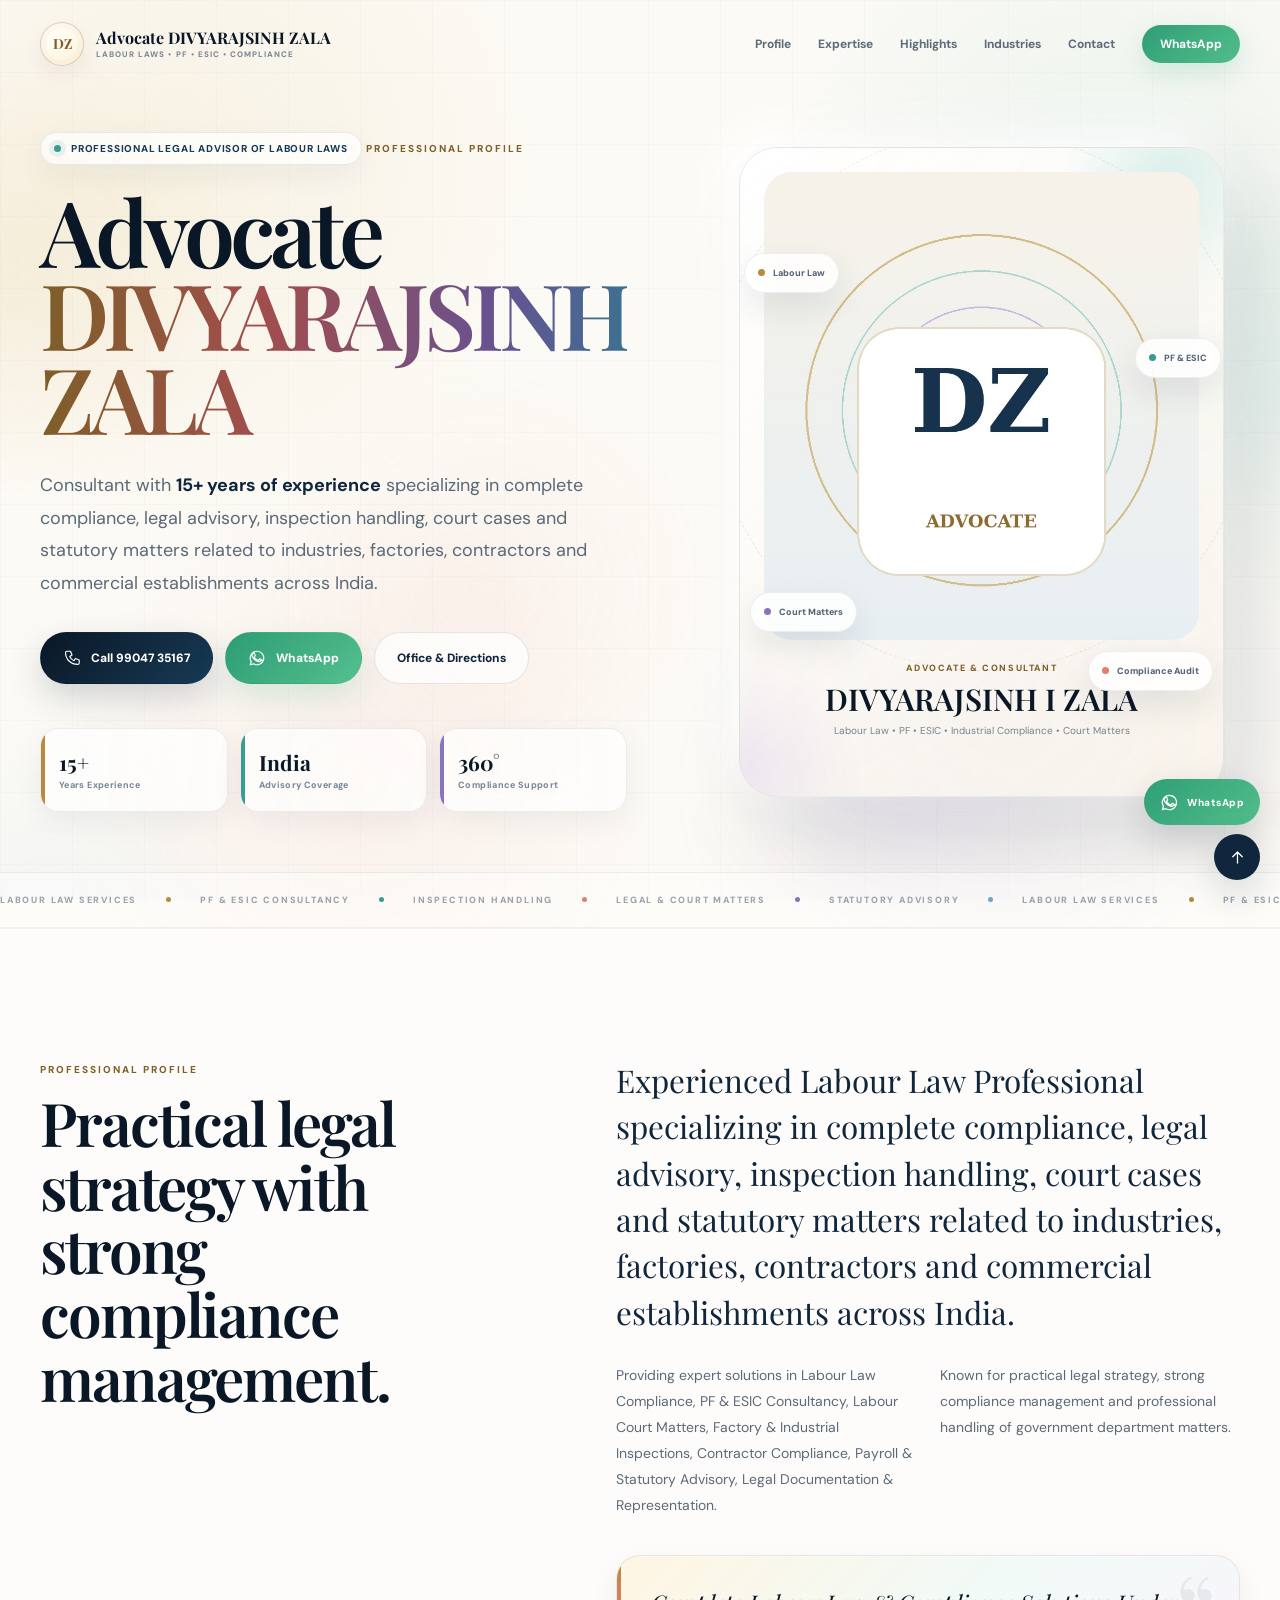
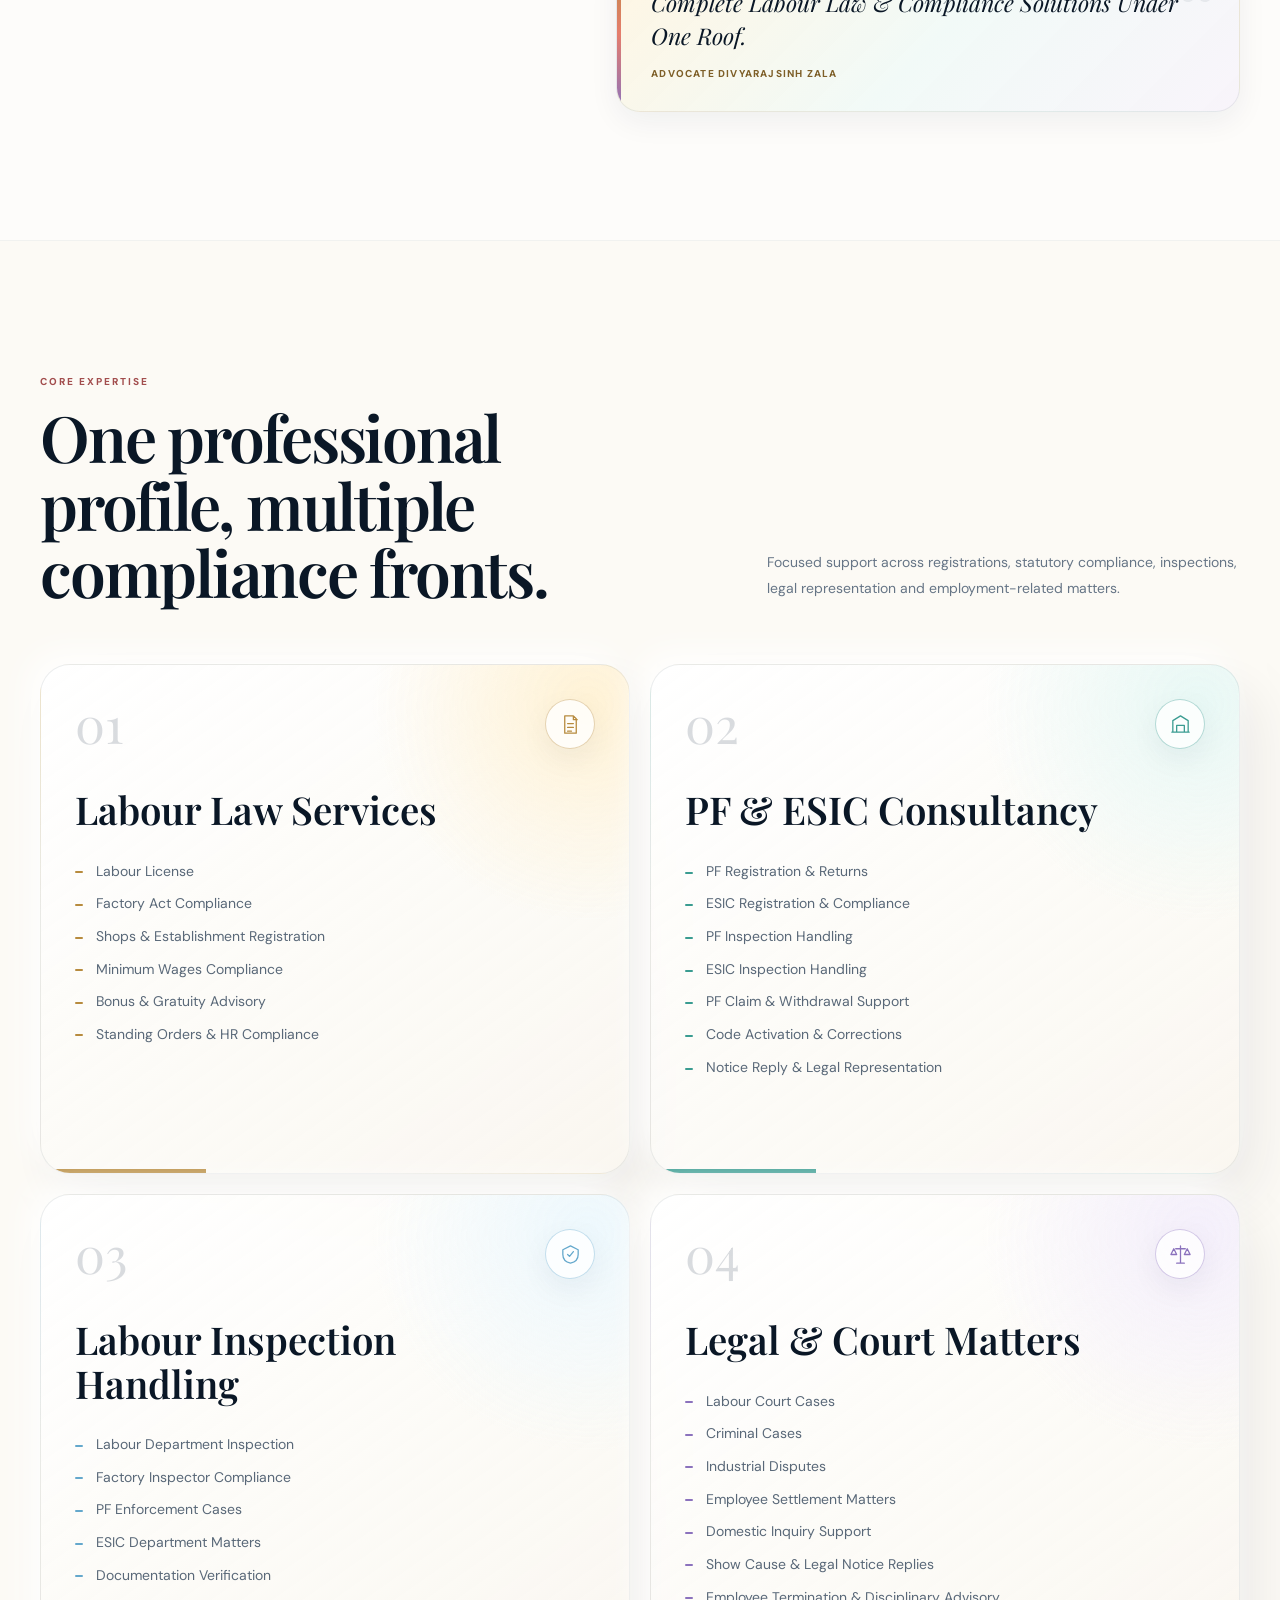
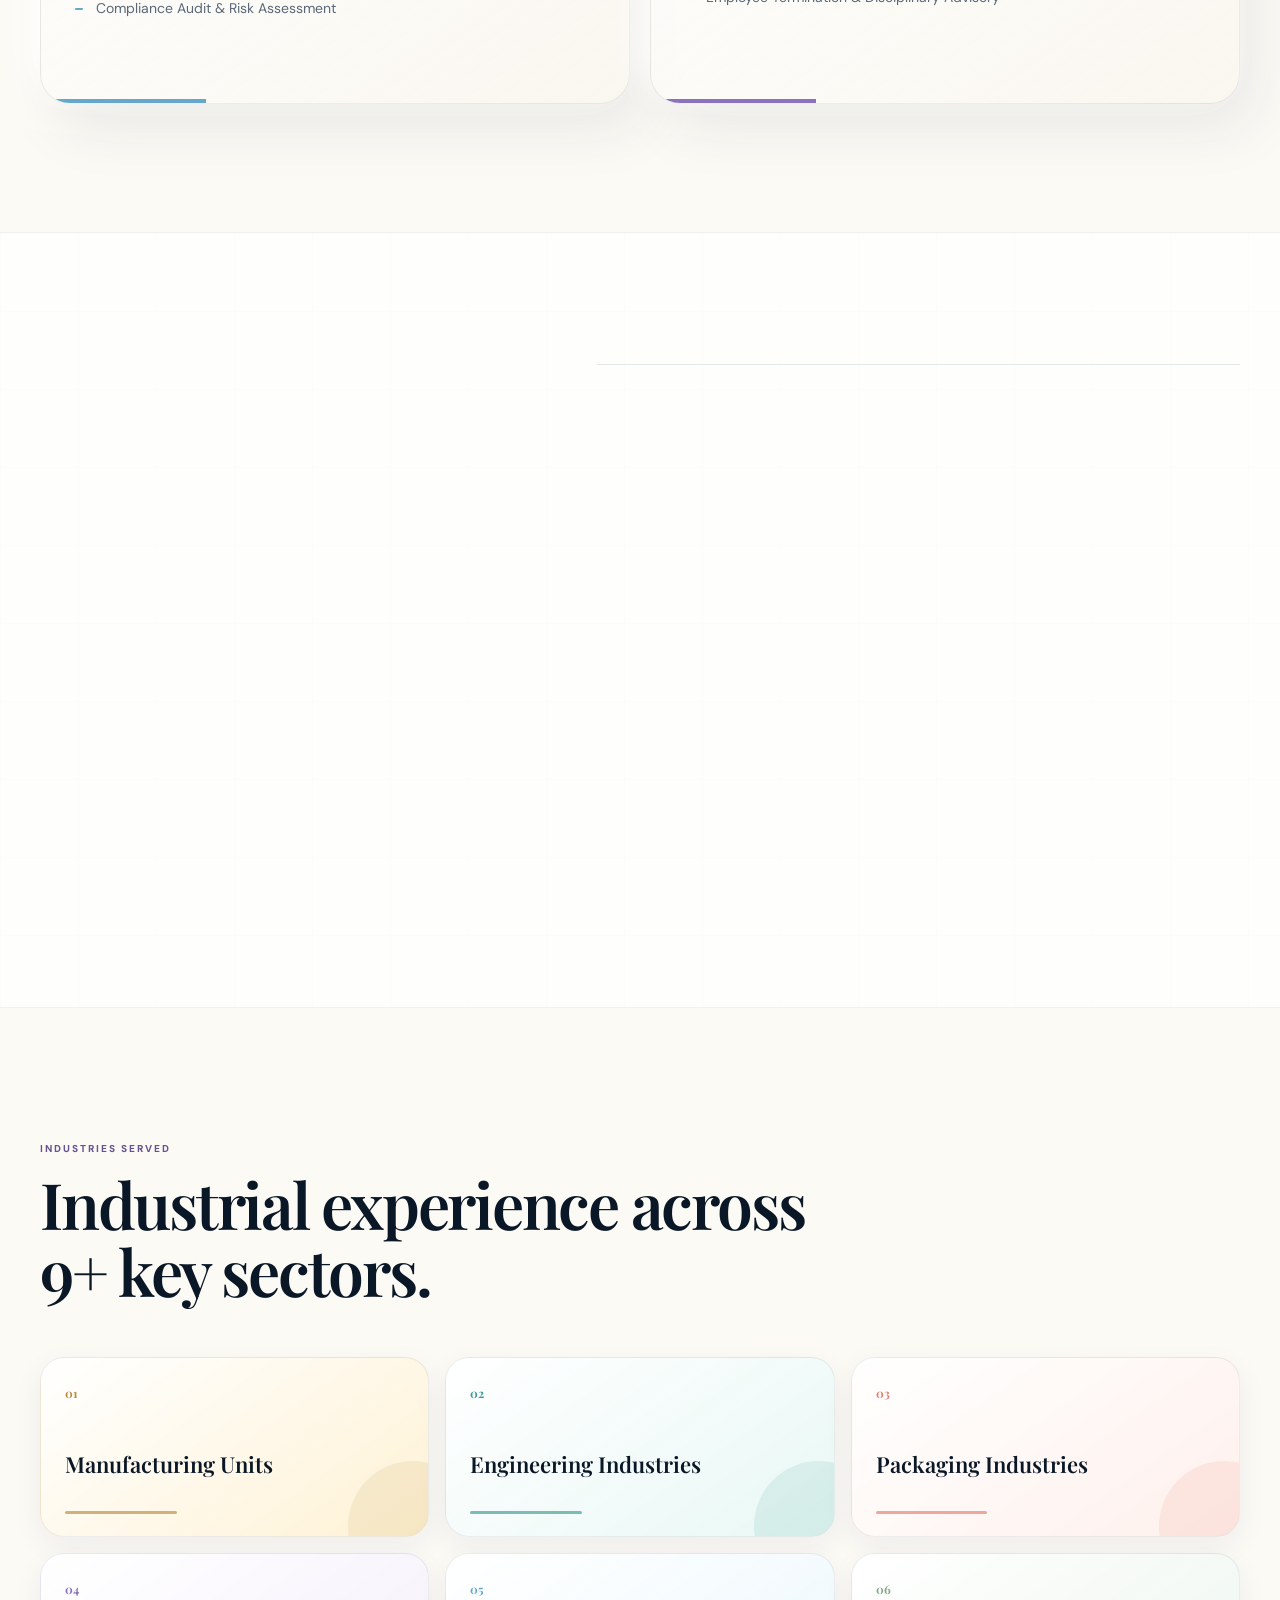
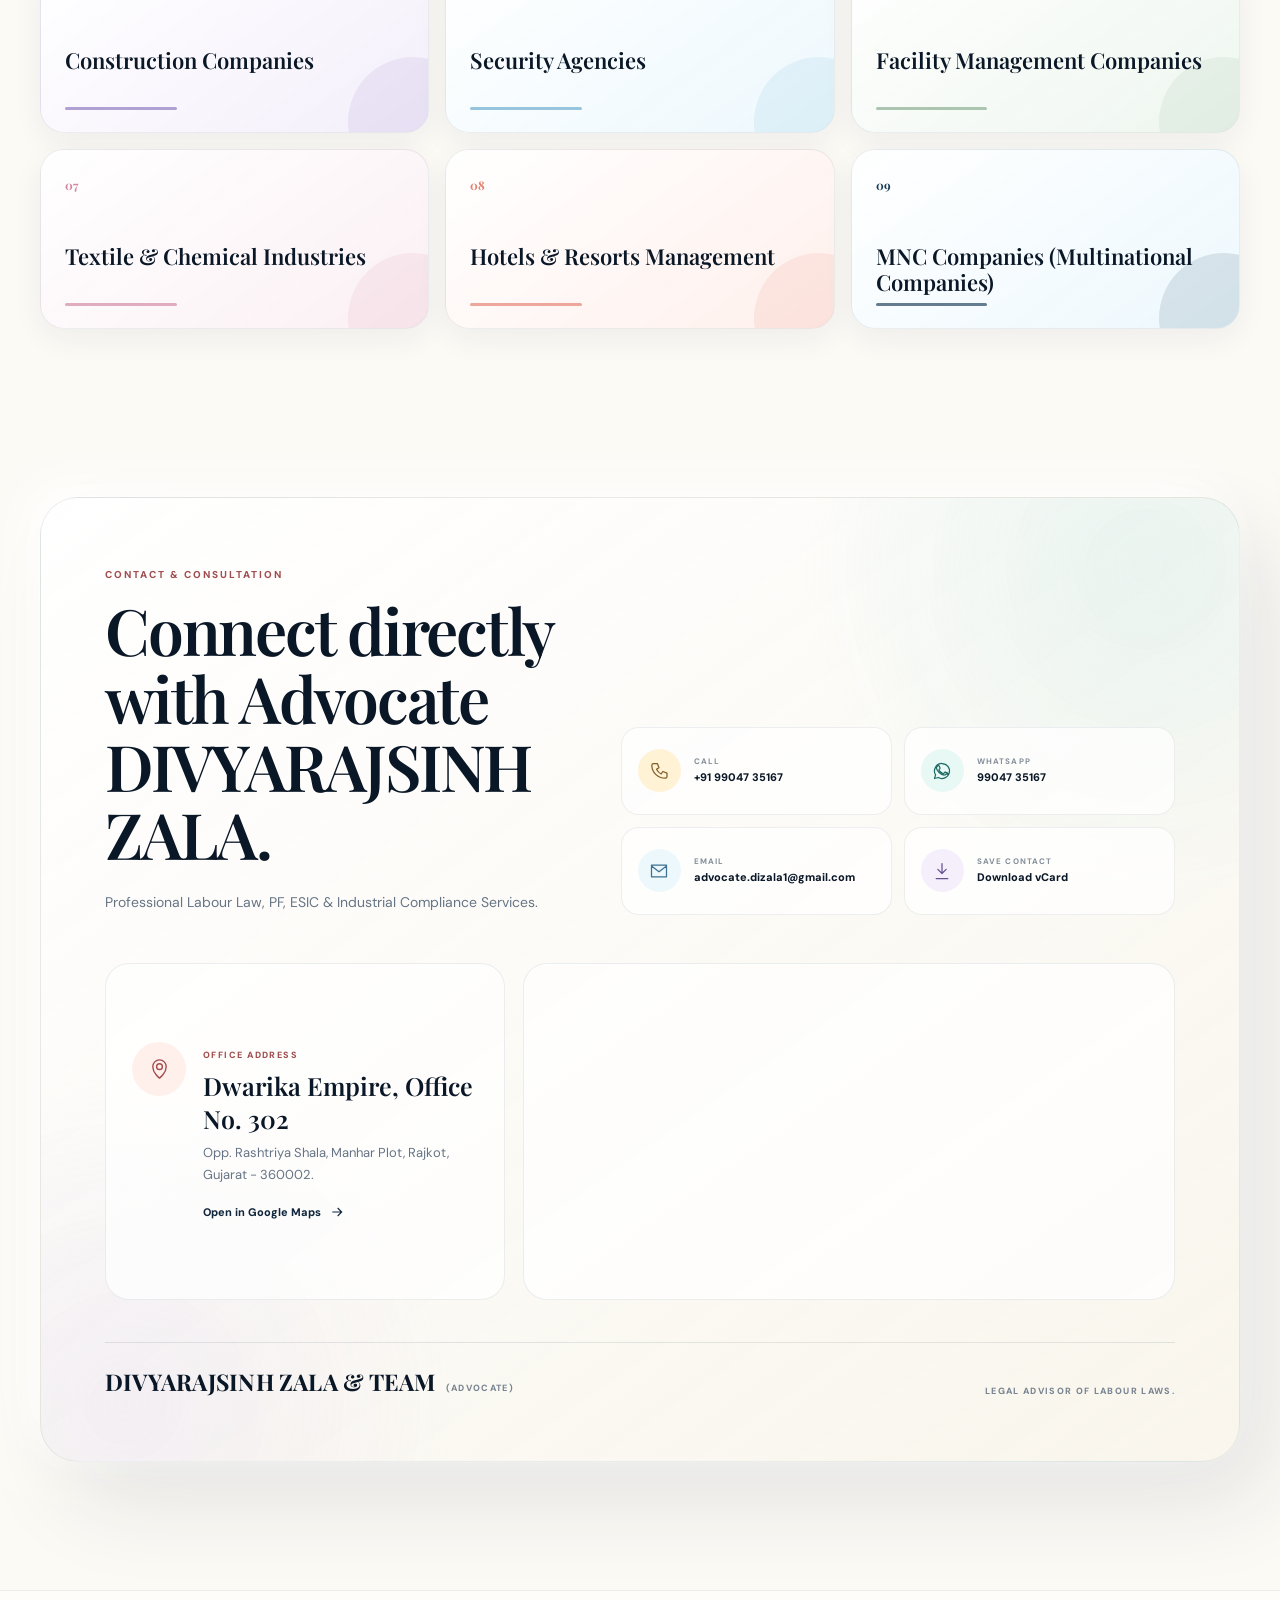
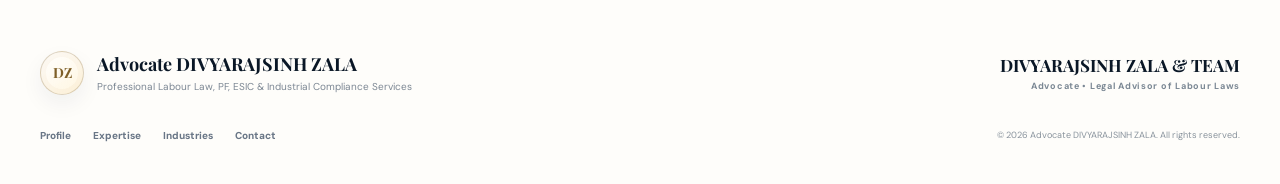
==== index.html @ abbe0dec "Add files via upload" ====
<!DOCTYPE html>
<html lang="en">
<head>
  <meta charset="UTF-8">
  <meta name="viewport" content="width=device-width, initial-scale=1.0">
  <meta name="description" content="Advocate DIVYARAJSINH ZALA - Labour Law, PF, ESIC and Industrial Compliance Consultant with 15+ years of experience.">
  <meta name="theme-color" content="#fcfaf5">
  <meta name="color-scheme" content="light">

  <meta property="og:type" content="website">
  <meta property="og:title" content="Advocate DIVYARAJSINH ZALA | Labour Law &amp; Compliance">
  <meta property="og:description" content="Professional Labour Law, PF, ESIC &amp; Industrial Compliance Services.">

  <title>Advocate DIVYARAJSINH ZALA | Labour Law &amp; Compliance Consultant</title>

  <link rel="icon" href="assets/favicon.svg" type="image/svg+xml">
  <link rel="preconnect" href="https://fonts.googleapis.com">
  <link rel="preconnect" href="https://fonts.gstatic.com" crossorigin>
  <link href="https://fonts.googleapis.com/css2?family=DM+Sans:wght@400;500;600;700&amp;family=Manrope:wght@500;600;700;800&amp;family=Playfair+Display:wght@600;700&amp;display=swap" rel="stylesheet">
  <link rel="stylesheet" href="style.css">

  <script type="application/ld+json">
  {
    "@context": "https://schema.org",
    "@type": "LegalService",
    "name": "Advocate DIVYARAJSINH ZALA",
    "alternateName": "DIVYARAJSINH ZALA & TEAM",
    "description": "Professional Labour Law, PF, ESIC and Industrial Compliance Services",
    "telephone": "+91 99047 35167",
    "email": "advocate.dizala1@gmail.com",
    "address": {
      "@type": "PostalAddress",
      "streetAddress": "Dwarika Empire, Office No. 302, Opp. Rashtriya Shala, Manhar Plot",
      "addressLocality": "Rajkot",
      "addressRegion": "Gujarat",
      "postalCode": "360002",
      "addressCountry": "IN"
    },
    "areaServed": "India"
  }
  </script>
</head>

<body>
  <a class="skip-link" href="#main-content">Skip to content</a>

  <div class="ambient-canvas" aria-hidden="true">
    <span class="ambient ambient-gold"></span>
    <span class="ambient ambient-teal"></span>
    <span class="ambient ambient-coral"></span>
    <span class="ambient ambient-violet"></span>
    <span class="ambient ambient-sky"></span>
  </div>

  <header class="site-header" id="top">
    <div class="container nav-shell">
      <a class="brand" href="#home" aria-label="Advocate DIVYARAJSINH ZALA home">
        <span class="brand-seal" aria-hidden="true">DZ</span>
        <span class="brand-copy">
          <strong>Advocate DIVYARAJSINH ZALA</strong>
          <small>Labour Laws • PF • ESIC • Compliance</small>
        </span>
      </a>

      <button class="menu-toggle" type="button" aria-label="Open navigation menu" aria-controls="main-nav" aria-expanded="false">
        <span></span><span></span>
      </button>

      <nav class="main-nav" id="main-nav" aria-label="Primary navigation">
        <a href="#about">Profile</a>
        <a href="#services">Expertise</a>
        <a href="#highlights">Highlights</a>
        <a href="#industries">Industries</a>
        <a href="#contact">Contact</a>
        <a class="nav-whatsapp" href="https://wa.me/919904735167" target="_blank" rel="noopener" aria-label="Chat on WhatsApp">
          WhatsApp
        </a>
      </nav>
    </div>
  </header>

  <main id="main-content">
    <section class="hero" id="home">
      <div class="hero-mesh" aria-hidden="true"></div>

      <div class="container hero-grid">
        <div class="hero-copy">
          <div class="hero-kicker reveal">
            <span class="pulse-dot"></span>
            Professional Legal Advisor of Labour Laws
          </div>

          <p class="hero-label reveal">Professional Profile</p>

          <h1 class="reveal">
            Advocate
            <span>DIVYARAJSINH ZALA</span>
          </h1>

          <p class="hero-lead reveal">
            Consultant with <strong>15+ years of experience</strong> specializing in complete
            compliance, legal advisory, inspection handling, court cases and statutory matters related to
            industries, factories, contractors and commercial establishments across India.
          </p>

          <div class="hero-actions reveal">
            <a class="button button-primary" href="tel:+919904735167">
              <svg viewBox="0 0 24 24" aria-hidden="true"><path d="M6 3h4l2 5-3 2c1.4 3 2.6 4.2 5.6 5.6l2-3 5 2v4c0 1.1-.9 2-2 2C10.4 20.6 3.4 13.6 3.4 5c0-1.1.9-2 2-2H6Z"/></svg>
              Call 99047 35167
            </a>

            <a class="button button-whatsapp" href="https://wa.me/919904735167" target="_blank" rel="noopener">
              <svg viewBox="0 0 24 24" aria-hidden="true"><path d="M12 3a9 9 0 0 0-7.7 13.7L3 21l4.5-1.2A9 9 0 1 0 12 3Zm4.8 12.6c-.2.6-1.2 1.1-1.7 1.2-.5.1-1.1.2-3.5-.8-2.9-1.2-4.8-4.2-5-4.5-.1-.2-1.2-1.6-1.2-3 0-1.5.8-2.2 1.1-2.5.3-.3.6-.4.9-.4h.6c.2 0 .5 0 .7.5.2.6.8 2 .9 2.1.1.2.1.4 0 .6-.1.2-.2.4-.4.6l-.6.7c-.2.2-.4.4-.2.8.2.4.9 1.5 2 2.4 1.4 1.2 2.5 1.6 2.9 1.8.4.2.6.2.8-.1.2-.3.9-1.1 1.1-1.5.2-.4.5-.3.8-.2l2 .9c.4.2.7.3.8.5.1.2.1.6 0 .9Z"/></svg>
              WhatsApp
            </a>

            <a class="button button-ghost" href="#contact">Office &amp; Directions</a>
          </div>

          <div class="trust-row reveal" aria-label="Professional highlights">
            <div class="trust-item trust-gold">
              <span class="trust-value counter" data-target="15" data-suffix="+">15+</span>
              <small>Years Experience</small>
            </div>
            <div class="trust-item trust-teal">
              <span class="trust-value">India</span>
              <small>Advisory Coverage</small>
            </div>
            <div class="trust-item trust-violet">
              <span class="trust-value">360°</span>
              <small>Compliance Support</small>
            </div>
          </div>
        </div>

        <div class="portrait-stage reveal" data-tilt>
          <div class="portrait-card tilt-inner">
            <div class="portrait-orbit orbit-one" aria-hidden="true"></div>
            <div class="portrait-orbit orbit-two" aria-hidden="true"></div>

            <div class="portrait-image-shell">
              <img
                class="profile-photo"
                src="assets/profile.jpg"
                data-remote-src="https://d36urhup7zbd7q.cloudfront.net/u/plP6md7qXQm/2f4b1534-73c3-409b-8ed7-f23054230964.jpeg"
                alt="Advocate DIVYARAJSINH ZALA professional profile"
                width="840"
                height="980"
                fetchpriority="high">
              <div class="photo-shine" aria-hidden="true"></div>
            </div>

            <div class="portrait-nameplate">
              <small>Advocate &amp; Consultant</small>
              <strong>DIVYARAJSINH I ZALA</strong>
              <span>Labour Law • PF • ESIC • Industrial Compliance • Court Matters</span>
            </div>

            <div class="floating-chip chip-law"><i></i> Labour Law</div>
            <div class="floating-chip chip-pf"><i></i> PF &amp; ESIC</div>
            <div class="floating-chip chip-court"><i></i> Court Matters</div>
            <div class="floating-chip chip-audit"><i></i> Compliance Audit</div>
          </div>
        </div>
      </div>

      <div class="expertise-ribbon" aria-hidden="true">
        <div class="ribbon-track">
          <span>LABOUR LAW SERVICES</span><i></i>
          <span>PF &amp; ESIC CONSULTANCY</span><i></i>
          <span>INSPECTION HANDLING</span><i></i>
          <span>LEGAL &amp; COURT MATTERS</span><i></i>
          <span>STATUTORY ADVISORY</span><i></i>
          <span>LABOUR LAW SERVICES</span><i></i>
          <span>PF &amp; ESIC CONSULTANCY</span><i></i>
          <span>INSPECTION HANDLING</span><i></i>
          <span>LEGAL &amp; COURT MATTERS</span><i></i>
          <span>STATUTORY ADVISORY</span><i></i>
        </div>
      </div>
    </section>

    <section class="about section-space" id="about">
      <div class="container about-grid">
        <div class="section-title reveal">
          <span class="eyebrow eyebrow-gold">Professional Profile</span>
          <h2>Practical legal strategy with strong compliance management.</h2>
        </div>

        <div class="about-copy">
          <p class="about-lead reveal">
            Experienced Labour Law Professional specializing in complete compliance,
            legal advisory, inspection handling, court cases and statutory matters related to industries,
            factories, contractors and commercial establishments across India.
          </p>

          <div class="about-columns">
            <p class="reveal">
              Providing expert solutions in Labour Law Compliance, PF &amp; ESIC Consultancy,
              Labour Court Matters, Factory &amp; Industrial Inspections, Contractor Compliance,
              Payroll &amp; Statutory Advisory, Legal Documentation &amp; Representation.
            </p>

            <p class="reveal">
              Known for practical legal strategy, strong compliance management and
              professional handling of government department matters.
            </p>
          </div>

          <blockquote class="signature-quote reveal">
            <span class="quote-symbol">“</span>
            <p>Complete Labour Law &amp; Compliance Solutions Under One Roof.</p>
            <footer>Advocate DIVYARAJSINH ZALA</footer>
          </blockquote>
        </div>
      </div>
    </section>

    <section class="services section-space" id="services">
      <div class="container">
        <div class="section-head reveal">
          <div>
            <span class="eyebrow eyebrow-coral">Core Expertise</span>
            <h2>One professional profile, multiple compliance fronts.</h2>
          </div>
          <p>
            Focused support across registrations, statutory compliance, inspections,
            legal representation and employment-related matters.
          </p>
        </div>

        <div class="service-grid">
          <article class="service-card service-gold reveal" data-tilt>
            <div class="service-card-inner tilt-inner">
              <div class="service-head">
                <span class="service-index">01</span>
                <span class="service-icon">
                  <svg viewBox="0 0 24 24" aria-hidden="true"><path d="M6 3h9l3 3v15H6V3Zm9 0v4h4M9 11h6M9 15h6M9 19h4"/></svg>
                </span>
              </div>
              <h3>Labour Law Services</h3>
              <ul>
                <li>Labour License</li>
                <li>Factory Act Compliance</li>
                <li>Shops &amp; Establishment Registration</li>
                <li>Minimum Wages Compliance</li>
                <li>Bonus &amp; Gratuity Advisory</li>
                <li>Standing Orders &amp; HR Compliance</li>
              </ul>
            </div>
          </article>

          <article class="service-card service-teal reveal" data-tilt>
            <div class="service-card-inner tilt-inner">
              <div class="service-head">
                <span class="service-index">02</span>
                <span class="service-icon">
                  <svg viewBox="0 0 24 24" aria-hidden="true"><path d="M4 20V8l8-5 8 5v12M8 20v-7h8v7M3 20h18"/></svg>
                </span>
              </div>
              <h3>PF &amp; ESIC Consultancy</h3>
              <ul>
                <li>PF Registration &amp; Returns</li>
                <li>ESIC Registration &amp; Compliance</li>
                <li>PF Inspection Handling</li>
                <li>ESIC Inspection Handling</li>
                <li>PF Claim &amp; Withdrawal Support</li>
                <li>Code Activation &amp; Corrections</li>
                <li>Notice Reply &amp; Legal Representation</li>
              </ul>
            </div>
          </article>

          <article class="service-card service-sky reveal" data-tilt>
            <div class="service-card-inner tilt-inner">
              <div class="service-head">
                <span class="service-index">03</span>
                <span class="service-icon">
                  <svg viewBox="0 0 24 24" aria-hidden="true"><path d="M12 3 4 7v5c0 5 3.4 8 8 9 4.6-1 8-4 8-9V7l-8-4Zm-3 9 2 2 4-5"/></svg>
                </span>
              </div>
              <h3>Labour Inspection Handling</h3>
              <ul>
                <li>Labour Department Inspection</li>
                <li>Factory Inspector Compliance</li>
                <li>PF Enforcement Cases</li>
                <li>ESIC Department Matters</li>
                <li>Documentation Verification</li>
                <li>Compliance Audit &amp; Risk Assessment</li>
              </ul>
            </div>
          </article>

          <article class="service-card service-violet reveal" data-tilt>
            <div class="service-card-inner tilt-inner">
              <div class="service-head">
                <span class="service-index">04</span>
                <span class="service-icon">
                  <svg viewBox="0 0 24 24" aria-hidden="true"><path d="M12 3v18M7 6h10M5 6l-3 6h6L5 6Zm14 0-3 6h6l-3-6ZM8 21h8"/></svg>
                </span>
              </div>
              <h3>Legal &amp; Court Matters</h3>
              <ul>
                <li>Labour Court Cases</li>
                <li>Criminal Cases</li>
                <li>Industrial Disputes</li>
                <li>Employee Settlement Matters</li>
                <li>Domestic Inquiry Support</li>
                <li>Show Cause &amp; Legal Notice Replies</li>
                <li>Employee Termination &amp; Disciplinary Advisory</li>
              </ul>
            </div>
          </article>
        </div>
      </div>
    </section>

    <section class="highlights section-space" id="highlights">
      <div class="container highlight-grid">
        <div class="highlight-intro reveal">
          <span class="eyebrow eyebrow-teal">Professional Highlights</span>
          <h2>Clarity, coordination and practical execution.</h2>
          <p>
            Professional support designed around statutory responsibilities and
            real-world industrial compliance requirements.
          </p>

          <div class="mini-contact-card">
            <span>Direct Consultation</span>
            <a href="tel:+919904735167">+91 99047 35167</a>
            <a href="mailto:advocate.dizala1@gmail.com">advocate.dizala1@gmail.com</a>
          </div>
        </div>

        <div class="highlight-list">
          <article class="highlight-item reveal">
            <span class="highlight-no color-gold">01</span>
            <div>
              <h3>Statutory Inspections</h3>
              <p>Strong experience in handling statutory inspections.</p>
            </div>
          </article>

          <article class="highlight-item reveal">
            <span class="highlight-no color-coral">02</span>
            <div>
              <h3>Industry Compliance</h3>
              <p>Expert in labour compliance management for industries.</p>
            </div>
          </article>

          <article class="highlight-item reveal">
            <span class="highlight-no color-teal">03</span>
            <div>
              <h3>Government Coordination</h3>
              <p>Professional coordination with government departments.</p>
            </div>
          </article>

          <article class="highlight-item reveal">
            <span class="highlight-no color-violet">04</span>
            <div>
              <h3>End-to-End Support</h3>
              <p>End-to-end support for factories, contractors &amp; companies.</p>
            </div>
          </article>

          <article class="highlight-item reveal">
            <span class="highlight-no color-sky">05</span>
            <div>
              <h3>Practical Solutions</h3>
              <p>Fast and practical compliance solutions.</p>
            </div>
          </article>
        </div>
      </div>
    </section>

    <section class="industries section-space" id="industries">
      <div class="container">
        <div class="industries-head reveal">
          <span class="eyebrow eyebrow-violet">Industries Served</span>
          <h2>Industrial experience across 9+ key sectors.</h2>
        </div>

        <div class="industry-grid">
          <article class="industry-card industry-a reveal" data-tilt>
            <div class="tilt-inner"><span>01</span><h3>Manufacturing Units</h3><i></i></div>
          </article>
          <article class="industry-card industry-b reveal" data-tilt>
            <div class="tilt-inner"><span>02</span><h3>Engineering Industries</h3><i></i></div>
          </article>
          <article class="industry-card industry-c reveal" data-tilt>
            <div class="tilt-inner"><span>03</span><h3>Packaging Industries</h3><i></i></div>
          </article>
          <article class="industry-card industry-d reveal" data-tilt>
            <div class="tilt-inner"><span>04</span><h3>Construction Companies</h3><i></i></div>
          </article>
          <article class="industry-card industry-e reveal" data-tilt>
            <div class="tilt-inner"><span>05</span><h3>Security Agencies</h3><i></i></div>
          </article>
          <article class="industry-card industry-f reveal" data-tilt>
            <div class="tilt-inner"><span>06</span><h3>Facility Management Companies</h3><i></i></div>
          </article>
          <article class="industry-card industry-g reveal" data-tilt>
            <div class="tilt-inner"><span>07</span><h3>Textile &amp; Chemical Industries</h3><i></i></div>
          </article>
          <article class="industry-card industry-h reveal" data-tilt>
            <div class="tilt-inner"><span>08</span><h3>Hotels &amp; Resorts Management</h3><i></i></div>
          </article>
          <article class="industry-card industry-i reveal" data-tilt>
            <div class="tilt-inner"><span>09</span><h3>MNC Companies (Multinational Companies)</h3><i></i></div>
          </article>
        </div>
      </div>
    </section>

    <section class="contact section-space" id="contact">
      <div class="container">
        <div class="contact-panel reveal">
          <div class="contact-top">
            <div class="contact-heading">
              <span class="eyebrow eyebrow-coral">Contact &amp; Consultation</span>
              <h2>Connect directly with Advocate DIVYARAJSINH ZALA.</h2>
              <p>Professional Labour Law, PF, ESIC &amp; Industrial Compliance Services.</p>
            </div>

            <div class="contact-actions">
              <a class="contact-action contact-call" href="tel:+919904735167">
                <span class="contact-icon">
                  <svg viewBox="0 0 24 24" aria-hidden="true"><path d="M6 3h4l2 5-3 2c1.4 3 2.6 4.2 5.6 5.6l2-3 5 2v4c0 1.1-.9 2-2 2C10.4 20.6 3.4 13.6 3.4 5c0-1.1.9-2 2-2H6Z"/></svg>
                </span>
                <span><small>Call</small><strong>+91 99047 35167</strong></span>
              </a>

              <a class="contact-action contact-wa" href="https://wa.me/919904735167" target="_blank" rel="noopener">
                <span class="contact-icon">
                  <svg viewBox="0 0 24 24" aria-hidden="true"><path d="M12 3a9 9 0 0 0-7.7 13.7L3 21l4.5-1.2A9 9 0 1 0 12 3Zm4.8 12.6c-.2.6-1.2 1.1-1.7 1.2-.5.1-1.1.2-3.5-.8-2.9-1.2-4.8-4.2-5-4.5-.1-.2-1.2-1.6-1.2-3 0-1.5.8-2.2 1.1-2.5.3-.3.6-.4.9-.4h.6c.2 0 .5 0 .7.5.2.6.8 2 .9 2.1.1.2.1.4 0 .6-.1.2-.2.4-.4.6l-.6.7c-.2.2-.4.4-.2.8.2.4.9 1.5 2 2.4 1.4 1.2 2.5 1.6 2.9 1.8.4.2.6.2.8-.1.2-.3.9-1.1 1.1-1.5.2-.4.5-.3.8-.2l2 .9c.4.2.7.3.8.5.1.2.1.6 0 .9Z"/></svg>
                </span>
                <span><small>WhatsApp</small><strong>99047 35167</strong></span>
              </a>

              <a class="contact-action contact-mail" href="mailto:advocate.dizala1@gmail.com">
                <span class="contact-icon">
                  <svg viewBox="0 0 24 24" aria-hidden="true"><path d="M3 5h18v14H3V5Zm0 1 9 7 9-7"/></svg>
                </span>
                <span><small>Email</small><strong>advocate.dizala1@gmail.com</strong></span>
              </a>

              <a class="contact-action contact-save" href="contact.vcf" download>
                <span class="contact-icon">
                  <svg viewBox="0 0 24 24" aria-hidden="true"><path d="M12 3v12M7 10l5 5 5-5M5 21h14"/></svg>
                </span>
                <span><small>Save Contact</small><strong>Download vCard</strong></span>
              </a>
            </div>
          </div>

          <div class="office-grid">
            <div class="office-card">
              <div class="office-icon" aria-hidden="true">
                <svg viewBox="0 0 24 24"><path d="M12 21s7-5.3 7-12a7 7 0 1 0-14 0c0 6.7 7 12 7 12Zm0-9a3 3 0 1 0 0-6 3 3 0 0 0 0 6Z"/></svg>
              </div>
              <div>
                <small>Office Address</small>
                <h3>Dwarika Empire, Office No. 302</h3>
                <p>Opp. Rashtriya Shala, Manhar Plot, Rajkot, Gujarat - 360002.</p>
                <a href="https://www.google.com/maps/search/?api=1&amp;query=Dwarika%20Empire%2C%20Office%20No.%20302%2C%20Opp.%20Rashtriya%20Shala%2C%20Manhar%20Plot%2C%20Rajkot%2C%20Gujarat%20360002" target="_blank" rel="noopener">
                  Open in Google Maps
                  <svg viewBox="0 0 24 24" aria-hidden="true"><path d="M5 12h14M13 6l6 6-6 6"/></svg>
                </a>
              </div>
            </div>

            <div class="map-card" aria-label="Office map">
              <iframe
                title="Dwarika Empire office location in Rajkot"
                src="https://www.google.com/maps?q=Dwarika%20Empire%2C%20Office%20No.%20302%2C%20Opp.%20Rashtriya%20Shala%2C%20Manhar%20Plot%2C%20Rajkot%2C%20Gujarat%20360002&amp;output=embed"
                loading="lazy"
                referrerpolicy="no-referrer-when-downgrade"></iframe>
            </div>
          </div>

          <div class="team-signature">
            <div>
              <strong>DIVYARAJSINH ZALA &amp; TEAM</strong>
              <span>(ADVOCATE)</span>
            </div>
            <p>LEGAL ADVISOR OF LABOUR LAWS.</p>
          </div>
        </div>
      </div>
    </section>
  </main>

  <footer class="site-footer">
    <div class="container footer-grid">
      <div class="footer-identity">
        <span class="brand-seal" aria-hidden="true">DZ</span>
        <div>
          <strong>Advocate DIVYARAJSINH ZALA</strong>
          <p>Professional Labour Law, PF, ESIC &amp; Industrial Compliance Services</p>
        </div>
      </div>

      <div class="footer-team">
        <strong>DIVYARAJSINH ZALA &amp; TEAM</strong>
        <span>Advocate • Legal Advisor of Labour Laws</span>
      </div>

      <nav class="footer-nav" aria-label="Footer navigation">
        <a href="#about">Profile</a>
        <a href="#services">Expertise</a>
        <a href="#industries">Industries</a>
        <a href="#contact">Contact</a>
      </nav>

      <p class="copyright">© <span id="year"></span> Advocate DIVYARAJSINH ZALA. All rights reserved.</p>
    </div>
  </footer>

  <div class="floating-stack" aria-label="Quick contact">
    <a class="float-button float-whatsapp" href="https://wa.me/919904735167" target="_blank" rel="noopener" aria-label="Chat with Advocate DIVYARAJSINH ZALA on WhatsApp">
      <svg viewBox="0 0 24 24" aria-hidden="true"><path d="M12 3a9 9 0 0 0-7.7 13.7L3 21l4.5-1.2A9 9 0 1 0 12 3Zm4.8 12.6c-.2.6-1.2 1.1-1.7 1.2-.5.1-1.1.2-3.5-.8-2.9-1.2-4.8-4.2-5-4.5-.1-.2-1.2-1.6-1.2-3 0-1.5.8-2.2 1.1-2.5.3-.3.6-.4.9-.4h.6c.2 0 .5 0 .7.5.2.6.8 2 .9 2.1.1.2.1.4 0 .6-.1.2-.2.4-.4.6l-.6.7c-.2.2-.4.4-.2.8.2.4.9 1.5 2 2.4 1.4 1.2 2.5 1.6 2.9 1.8.4.2.6.2.8-.1.2-.3.9-1.1 1.1-1.5.2-.4.5-.3.8-.2l2 .9c.4.2.7.3.8.5.1.2.1.6 0 .9Z"/></svg>
      <span>WhatsApp</span>
    </a>

    <a class="float-button float-top" href="#top" aria-label="Back to top">
      <svg viewBox="0 0 24 24" aria-hidden="true"><path d="M12 19V5M6 11l6-6 6 6"/></svg>
    </a>
  </div>

  <script src="script.js"></script>
</body>
</html>
---- style.css ----
/* =========================================================
   Advocate Divyrajsinh Zala
   Premium light, colourful, responsive client website
   ========================================================= */

:root {
  --cream-50: #fcfaf5;
  --cream-100: #f7f2e8;
  --cream-200: #efe6d5;
  --white: #ffffff;

  --navy-950: #0a1726;
  --navy-900: #10263c;
  --navy-800: #173a55;
  --ink: #172432;
  --muted: #667586;
  --line: rgba(16, 38, 60, .10);

  --gold-700: #7e5f28;
  --gold-500: #b78b3e;
  --gold-300: #e7cb8c;
  --gold-soft: #fff2d5;

  --teal-700: #1e6b65;
  --teal-500: #3a9c91;
  --teal-300: #9ed8d0;
  --teal-soft: #e8f8f5;

  --coral-700: #a24d4d;
  --coral-500: #e57d6c;
  --coral-300: #f1b1a7;
  --coral-soft: #fff0ec;

  --violet-700: #665291;
  --violet-500: #8b72bd;
  --violet-300: #c9b6e4;
  --violet-soft: #f4effb;

  --sky-700: #3d7091;
  --sky-500: #64a8cc;
  --sky-300: #acd7ec;
  --sky-soft: #edf8fd;

  --sage-700: #577260;
  --sage-500: #84a98c;
  --sage-soft: #eef6ef;

  --rose-700: #9b5670;
  --rose-500: #d284a1;
  --rose-soft: #fbf0f4;

  --serif: "Playfair Display", Georgia, serif;
  --sans: "DM Sans", Arial, sans-serif;
  --display: "Manrope", "DM Sans", Arial, sans-serif;

  --container: min(1200px, calc(100% - 40px));
  --radius-sm: 16px;
  --radius-md: 24px;
  --radius-lg: 36px;

  --shadow-sm: 0 10px 30px rgba(16, 38, 60, .06);
  --shadow-md: 0 22px 60px rgba(16, 38, 60, .10);
  --shadow-lg: 0 35px 100px rgba(16, 38, 60, .14);
}

*,
*::before,
*::after { box-sizing: border-box; }

html {
  scroll-behavior: smooth;
  scroll-padding-top: 88px;
}

body {
  margin: 0;
  min-width: 320px;
  color: var(--ink);
  background: var(--cream-50);
  font-family: var(--sans);
  overflow-x: hidden;
}

body.menu-open { overflow: hidden; }

a { color: inherit; text-decoration: none; }

img, svg { display: block; max-width: 100%; }

button, input, textarea, select { font: inherit; }

button, a { -webkit-tap-highlight-color: transparent; }

::selection {
  color: var(--navy-950);
  background: var(--gold-300);
}

:focus-visible {
  outline: 3px solid rgba(100, 168, 204, .36);
  outline-offset: 4px;
}

.container {
  width: var(--container);
  margin-inline: auto;
}

.section-space { padding: 128px 0; }

.skip-link {
  position: fixed;
  left: 18px;
  top: 14px;
  z-index: 999;
  padding: 10px 14px;
  border-radius: 10px;
  color: #fff;
  background: var(--navy-950);
  transform: translateY(-150%);
  transition: transform .2s ease;
}

.skip-link:focus { transform: translateY(0); }

.ambient-canvas {
  position: fixed;
  inset: 0;
  z-index: -10;
  overflow: hidden;
  pointer-events: none;
  background:
    linear-gradient(rgba(16, 38, 60, .018) 1px, transparent 1px),
    linear-gradient(90deg, rgba(16, 38, 60, .018) 1px, transparent 1px);
  background-size: 72px 72px;
}

.ambient {
  position: absolute;
  width: 460px;
  aspect-ratio: 1;
  border-radius: 50%;
  filter: blur(14px);
  opacity: .46;
}

.ambient-gold { left: -220px; top: 4%; background: radial-gradient(circle, rgba(231, 203, 140, .42), transparent 69%); }
.ambient-teal { right: -220px; top: 18%; background: radial-gradient(circle, rgba(158, 216, 208, .32), transparent 69%); }
.ambient-coral { left: 20%; top: 40%; background: radial-gradient(circle, rgba(241, 177, 167, .20), transparent 69%); }
.ambient-violet { right: 12%; top: 62%; background: radial-gradient(circle, rgba(201, 182, 228, .25), transparent 69%); }
.ambient-sky { left: -180px; top: 78%; background: radial-gradient(circle, rgba(172, 215, 236, .27), transparent 69%); }

/* Header */
.site-header {
  position: fixed;
  inset: 0 0 auto;
  z-index: 100;
  height: 88px;
  transition: height .3s ease, background .3s ease, box-shadow .3s ease, border-color .3s ease;
  border-bottom: 1px solid transparent;
}

.site-header.scrolled {
  height: 72px;
  background: rgba(252, 250, 245, .82);
  border-color: rgba(16, 38, 60, .07);
  box-shadow: 0 10px 34px rgba(16, 38, 60, .05);
  backdrop-filter: blur(18px);
}

.nav-shell {
  height: 100%;
  display: flex;
  align-items: center;
  justify-content: space-between;
  gap: 30px;
}

.brand {
  display: inline-flex;
  align-items: center;
  gap: 12px;
  min-width: max-content;
}

.brand-seal {
  width: 44px;
  height: 44px;
  display: grid;
  place-items: center;
  flex: 0 0 44px;
  border: 1px solid rgba(126, 95, 40, .28);
  border-radius: 50%;
  color: var(--gold-700);
  background: linear-gradient(145deg, rgba(255,255,255,.98), rgba(255,242,213,.72));
  box-shadow: inset 0 0 0 5px rgba(183, 139, 62, .05), 0 9px 22px rgba(16, 38, 60, .06);
  font-family: var(--serif);
  font-size: 14px;
  font-weight: 700;
}

.brand-copy { display: grid; gap: 2px; }

.brand-copy strong {
  color: var(--navy-950);
  font-family: var(--serif);
  font-size: 16px;
  line-height: 1.2;
}

.brand-copy small {
  color: #7a8794;
  font-size: 8px;
  font-weight: 800;
  letter-spacing: .13em;
  text-transform: uppercase;
}

.main-nav {
  display: flex;
  align-items: center;
  gap: 27px;
}

.main-nav a {
  position: relative;
  color: #5c6a79;
  font-size: 12px;
  font-weight: 700;
  transition: color .22s ease;
}

.main-nav a:not(.nav-whatsapp)::after {
  content: "";
  position: absolute;
  left: 0;
  right: 100%;
  bottom: -7px;
  height: 1px;
  background: linear-gradient(90deg, var(--gold-500), var(--coral-500));
  transition: right .22s ease;
}

.main-nav a:hover,
.main-nav a.active { color: var(--navy-950); }

.main-nav a:hover::after,
.main-nav a.active::after { right: 0; }

.main-nav .nav-whatsapp {
  padding: 11px 18px;
  border-radius: 999px;
  color: #fff;
  background: linear-gradient(135deg, #2e9f75, #52bd8b);
  box-shadow: 0 10px 28px rgba(46, 159, 117, .18);
}

.menu-toggle {
  display: none;
  width: 44px;
  height: 44px;
  padding: 0;
  border: 0;
  background: transparent;
  cursor: pointer;
}

.menu-toggle span {
  width: 22px;
  height: 1px;
  display: block;
  margin: 6px auto;
  background: var(--navy-950);
  transition: transform .22s ease;
}

/* Hero */
.hero {
  position: relative;
  min-height: 100svh;
  padding-top: 132px;
  overflow: hidden;
}

.hero-mesh {
  position: absolute;
  inset: 0;
  z-index: -2;
  background:
    radial-gradient(circle at 14% 18%, rgba(231, 203, 140, .16), transparent 28%),
    radial-gradient(circle at 86% 23%, rgba(158, 216, 208, .19), transparent 26%),
    radial-gradient(circle at 78% 76%, rgba(201, 182, 228, .17), transparent 24%),
    radial-gradient(circle at 28% 84%, rgba(241, 177, 167, .13), transparent 25%);
}

.hero-grid {
  min-height: calc(100svh - 132px);
  display: grid;
  grid-template-columns: 1.03fr .97fr;
  align-items: center;
  gap: clamp(54px, 7vw, 105px);
  padding-bottom: 116px;
}

.hero-kicker {
  width: fit-content;
  display: inline-flex;
  align-items: center;
  gap: 10px;
  margin-bottom: 24px;
  padding: 9px 13px;
  border: 1px solid rgba(16, 38, 60, .09);
  border-radius: 999px;
  color: var(--navy-800);
  background: rgba(255, 255, 255, .68);
  box-shadow: var(--shadow-sm);
  font-size: 10px;
  font-weight: 800;
  letter-spacing: .08em;
  text-transform: uppercase;
}

.pulse-dot {
  width: 7px;
  height: 7px;
  border-radius: 50%;
  background: var(--teal-500);
  box-shadow: 0 0 0 5px rgba(58, 156, 145, .11);
}

.hero-label,
.eyebrow {
  display: inline-block;
  margin: 0 0 15px;
  font-size: 10px;
  font-weight: 800;
  letter-spacing: .20em;
  text-transform: uppercase;
}

.hero-label,
.eyebrow-gold { color: var(--gold-700); }
.eyebrow-coral { color: var(--coral-700); }
.eyebrow-teal { color: var(--teal-700); }
.eyebrow-violet { color: var(--violet-700); }

.hero h1 {
  margin: 0;
  color: var(--navy-950);
  font-family: var(--serif);
  font-size: clamp(56px, 7.15vw, 100px);
  font-weight: 600;
  line-height: .91;
  letter-spacing: -.055em;
}

.hero h1 span {
  display: block;
  background: linear-gradient(90deg, var(--gold-700), var(--coral-700) 38%, var(--violet-700) 78%, var(--sky-700));
  -webkit-background-clip: text;
  background-clip: text;
  color: transparent;
}

.hero-lead {
  max-width: 700px;
  margin: 30px 0 0;
  color: #5a6978;
  font-size: clamp(15px, 1.55vw, 18px);
  line-height: 1.82;
}

.hero-lead strong { color: var(--navy-900); }

.hero-actions {
  display: flex;
  flex-wrap: wrap;
  gap: 12px;
  margin-top: 32px;
}

.button {
  min-height: 52px;
  display: inline-flex;
  align-items: center;
  justify-content: center;
  gap: 10px;
  padding: 0 22px;
  border: 1px solid transparent;
  border-radius: 999px;
  font-size: 12px;
  font-weight: 800;
  transition: transform .22s ease, box-shadow .22s ease, border-color .22s ease, background .22s ease;
}

.button svg {
  width: 18px;
  fill: none;
  stroke: currentColor;
  stroke-width: 1.55;
  stroke-linecap: round;
  stroke-linejoin: round;
}

.button-primary {
  color: #fff;
  background: linear-gradient(135deg, var(--navy-950), var(--navy-800));
  box-shadow: 0 14px 34px rgba(16, 38, 60, .18);
}

.button-whatsapp {
  color: #fff;
  background: linear-gradient(135deg, #2d9d74, #55bf8e);
  box-shadow: 0 14px 32px rgba(45, 157, 116, .17);
}

.button-ghost {
  color: var(--navy-900);
  border-color: rgba(16, 38, 60, .11);
  background: rgba(255,255,255,.72);
}

.button:hover { transform: translateY(-3px); }

.trust-row {
  display: grid;
  grid-template-columns: repeat(3, 1fr);
  gap: 12px;
  margin-top: 44px;
}

.trust-item {
  position: relative;
  min-height: 84px;
  display: grid;
  align-content: center;
  gap: 3px;
  padding: 16px 18px;
  border: 1px solid rgba(16, 38, 60, .08);
  border-radius: 18px;
  background: rgba(255,255,255,.66);
  box-shadow: var(--shadow-sm);
  overflow: hidden;
}

.trust-item::before {
  content: "";
  position: absolute;
  inset: 0 auto 0 0;
  width: 4px;
}

.trust-gold::before { background: var(--gold-500); }
.trust-teal::before { background: var(--teal-500); }
.trust-violet::before { background: var(--violet-500); }

.trust-value {
  color: var(--navy-950);
  font-family: var(--serif);
  font-size: 21px;
  font-weight: 700;
}

.trust-item small {
  color: #778493;
  font-size: 9px;
  font-weight: 700;
  letter-spacing: .04em;
}

/* Portrait 3D */
.portrait-stage { perspective: 1400px; }

.portrait-card {
  position: relative;
  width: min(100%, 485px);
  min-height: 650px;
  margin-left: auto;
  padding: 24px;
  border: 1px solid rgba(16, 38, 60, .09);
  border-radius: 38px;
  background: linear-gradient(145deg, rgba(255,255,255,.96), rgba(247,242,232,.76));
  box-shadow: -18px -18px 50px rgba(255,255,255,.90), 28px 36px 95px rgba(16,38,60,.14);
  transform-style: preserve-3d;
  transition: transform .16s ease-out;
  overflow: hidden;
}

.portrait-card::before {
  content: "";
  position: absolute;
  width: 240px;
  height: 240px;
  right: -70px;
  top: -90px;
  border-radius: 50%;
  background: radial-gradient(circle, rgba(158,216,208,.35), transparent 67%);
}

.portrait-card::after {
  content: "";
  position: absolute;
  width: 250px;
  height: 250px;
  left: -120px;
  bottom: -100px;
  border-radius: 50%;
  background: radial-gradient(circle, rgba(201,182,228,.26), transparent 67%);
}

.portrait-image-shell {
  position: relative;
  z-index: 2;
  height: 468px;
  border-radius: 28px;
  overflow: hidden;
  background: linear-gradient(145deg, var(--gold-soft), var(--teal-soft), var(--violet-soft));
  transform: translateZ(28px);
  box-shadow: inset 0 0 0 1px rgba(255,255,255,.55);
}

.profile-photo {
  width: 100%;
  height: 100%;
  object-fit: cover;
  object-position: center top;
  transition: transform .5s ease, filter .5s ease;
}

.portrait-card:hover .profile-photo { transform: scale(1.025); }

.photo-shine {
  position: absolute;
  inset: 0;
  background: linear-gradient(115deg, transparent 15%, rgba(255,255,255,.23) 35%, transparent 55%);
  transform: translateX(-120%);
  transition: transform .8s ease;
  pointer-events: none;
}

.portrait-card:hover .photo-shine { transform: translateX(120%); }

.portrait-nameplate {
  position: relative;
  z-index: 3;
  display: grid;
  gap: 5px;
  margin-top: 22px;
  text-align: center;
  transform: translateZ(48px);
}

.portrait-nameplate small {
  color: var(--gold-700);
  font-size: 9px;
  font-weight: 800;
  letter-spacing: .18em;
  text-transform: uppercase;
}

.portrait-nameplate strong {
  color: var(--navy-950);
  font-family: var(--serif);
  font-size: 30px;
  font-weight: 600;
}

.portrait-nameplate span {
  color: #778391;
  font-size: 10px;
}

.portrait-orbit {
  position: absolute;
  z-index: 1;
  left: 50%;
  top: 39%;
  border: 1px dashed rgba(16,38,60,.09);
  border-radius: 50%;
  transform: translate(-50%, -50%) translateZ(14px);
  pointer-events: none;
}

.orbit-one { width: 540px; height: 540px; }
.orbit-two { width: 430px; height: 430px; }

.floating-chip {
  position: absolute;
  z-index: 8;
  min-height: 40px;
  display: flex;
  align-items: center;
  gap: 8px;
  padding: 0 13px;
  border: 1px solid rgba(16,38,60,.07);
  border-radius: 999px;
  background: rgba(255,255,255,.84);
  box-shadow: 0 14px 34px rgba(16,38,60,.10);
  backdrop-filter: blur(12px);
  color: #536272;
  font-size: 9px;
  font-weight: 800;
  transform: translateZ(76px);
}

.floating-chip i {
  width: 7px;
  height: 7px;
  border-radius: 50%;
}

.chip-law { left: 4px; top: 105px; }
.chip-law i { background: var(--gold-500); }
.chip-pf { right: 2px; top: 190px; }
.chip-pf i { background: var(--teal-500); }
.chip-court { left: 10px; bottom: 164px; }
.chip-court i { background: var(--violet-500); }
.chip-audit { right: 10px; bottom: 105px; }
.chip-audit i { background: var(--coral-500); }

.expertise-ribbon {
  position: absolute;
  inset: auto 0 0;
  height: 56px;
  border-top: 1px solid rgba(16,38,60,.07);
  border-bottom: 1px solid rgba(16,38,60,.05);
  background: rgba(255,255,255,.40);
  overflow: hidden;
}

.ribbon-track {
  width: max-content;
  height: 100%;
  display: flex;
  align-items: center;
  gap: 29px;
  animation: marquee 30s linear infinite;
}

.ribbon-track span {
  color: rgba(16,38,60,.42);
  font-size: 9px;
  font-weight: 800;
  letter-spacing: .20em;
}

.ribbon-track i {
  width: 5px;
  height: 5px;
  border-radius: 50%;
}

.ribbon-track i:nth-of-type(5n+1) { background: var(--gold-500); }
.ribbon-track i:nth-of-type(5n+2) { background: var(--teal-500); }
.ribbon-track i:nth-of-type(5n+3) { background: var(--coral-500); }
.ribbon-track i:nth-of-type(5n+4) { background: var(--violet-500); }
.ribbon-track i:nth-of-type(5n+5) { background: var(--sky-500); }

@keyframes marquee { to { transform: translateX(-50%); } }

/* About */
.section-title h2,
.section-head h2,
.highlight-intro h2,
.industries-head h2,
.contact-heading h2 {
  margin: 0;
  color: var(--navy-950);
  font-family: var(--serif);
  font-weight: 600;
  letter-spacing: -.035em;
  line-height: 1.06;
}

.about {
  background: rgba(255,255,255,.48);
  border-top: 1px solid rgba(16,38,60,.05);
  border-bottom: 1px solid rgba(16,38,60,.05);
}

.about-grid {
  display: grid;
  grid-template-columns: .85fr 1.15fr;
  gap: clamp(64px, 9vw, 135px);
}

.section-title h2 {
  max-width: 520px;
  font-size: clamp(40px, 4.7vw, 64px);
}

.about-copy { display: grid; gap: 27px; }

.about-lead {
  margin: 0;
  color: var(--navy-900);
  font-family: var(--serif);
  font-size: clamp(23px, 2.45vw, 32px);
  line-height: 1.48;
}

.about-columns {
  display: grid;
  grid-template-columns: 1fr 1fr;
  gap: 24px;
}

.about-columns p {
  margin: 0;
  color: #5c6978;
  font-size: 14px;
  line-height: 1.86;
}

.signature-quote {
  position: relative;
  margin: 10px 0 0;
  padding: 31px 34px;
  border: 1px solid rgba(16,38,60,.08);
  border-radius: 24px;
  background: linear-gradient(135deg, rgba(255,242,213,.62), rgba(232,248,245,.58) 52%, rgba(244,239,251,.60));
  box-shadow: var(--shadow-sm);
  overflow: hidden;
}

.signature-quote::before {
  content: "";
  position: absolute;
  inset: 0 auto 0 0;
  width: 4px;
  background: linear-gradient(var(--gold-500), var(--coral-500), var(--violet-500));
}

.quote-symbol {
  position: absolute;
  right: 22px;
  top: -15px;
  color: rgba(16,38,60,.07);
  font-family: var(--serif);
  font-size: 100px;
}

.signature-quote p {
  position: relative;
  z-index: 1;
  margin: 0;
  color: var(--navy-950);
  font-family: var(--serif);
  font-size: 23px;
  font-style: italic;
  line-height: 1.4;
}

.signature-quote footer {
  margin-top: 15px;
  color: var(--gold-700);
  font-size: 10px;
  font-weight: 800;
  letter-spacing: .12em;
  text-transform: uppercase;
}

/* Services */
.section-head {
  display: grid;
  grid-template-columns: 1fr .72fr;
  align-items: end;
  gap: 70px;
  margin-bottom: 58px;
}

.section-head h2 {
  max-width: 720px;
  font-size: clamp(42px, 5vw, 70px);
}

.section-head > p {
  margin: 0 0 5px;
  color: var(--muted);
  font-size: 14px;
  line-height: 1.82;
}

.service-grid {
  display: grid;
  grid-template-columns: repeat(2, minmax(0, 1fr));
  gap: 20px;
}

.service-card { perspective: 1200px; }

.service-gold { --accent: var(--gold-500); --soft: var(--gold-soft); }
.service-teal { --accent: var(--teal-500); --soft: var(--teal-soft); }
.service-sky { --accent: var(--sky-500); --soft: var(--sky-soft); }
.service-violet { --accent: var(--violet-500); --soft: var(--violet-soft); }

.service-card-inner {
  position: relative;
  min-height: 510px;
  padding: 34px;
  border: 1px solid rgba(16,38,60,.08);
  border-radius: 30px;
  background: radial-gradient(circle at 93% 8%, var(--soft), transparent 30%), linear-gradient(145deg, rgba(255,255,255,.97), rgba(249,246,239,.80));
  box-shadow: -11px -11px 34px rgba(255,255,255,.92), 16px 25px 58px rgba(16,38,60,.08);
  transform-style: preserve-3d;
  transition: transform .16s ease-out, box-shadow .28s ease, border-color .28s ease;
  overflow: hidden;
}

.service-card-inner::after {
  content: "";
  position: absolute;
  left: 0;
  right: 72%;
  bottom: 0;
  height: 4px;
  background: var(--accent);
  transition: right .35s ease;
}

.service-card:hover .service-card-inner {
  border-color: color-mix(in srgb, var(--accent), transparent 74%);
  box-shadow: -12px -12px 36px rgba(255,255,255,.96), 22px 32px 72px rgba(16,38,60,.11);
}

.service-card:hover .service-card-inner::after { right: 0; }

.service-head {
  position: relative;
  z-index: 2;
  display: flex;
  align-items: center;
  justify-content: space-between;
  transform: translateZ(26px);
}

.service-index {
  color: rgba(16,38,60,.16);
  font-family: var(--serif);
  font-size: 50px;
  line-height: 1;
}

.service-icon {
  width: 50px;
  height: 50px;
  display: grid;
  place-items: center;
  border: 1px solid color-mix(in srgb, var(--accent), transparent 62%);
  border-radius: 50%;
  color: var(--accent);
  background: rgba(255,255,255,.80);
  box-shadow: var(--shadow-sm);
}

.service-icon svg {
  width: 23px;
  fill: none;
  stroke: currentColor;
  stroke-width: 1.35;
  stroke-linecap: round;
  stroke-linejoin: round;
}

.service-card h3 {
  position: relative;
  z-index: 2;
  max-width: 440px;
  margin: 39px 0 0;
  color: var(--navy-950);
  font-family: var(--serif);
  font-size: clamp(29px, 3vw, 40px);
  font-weight: 600;
  line-height: 1.13;
  transform: translateZ(36px);
}

.service-card ul {
  position: relative;
  z-index: 2;
  display: grid;
  gap: 11px;
  margin: 29px 0 0;
  padding: 0;
  list-style: none;
  transform: translateZ(25px);
}

.service-card li {
  position: relative;
  padding-left: 21px;
  color: #596878;
  font-size: 14px;
  line-height: 1.55;
}

.service-card li::before {
  content: "";
  position: absolute;
  left: 0;
  top: .72em;
  width: 8px;
  height: 2px;
  border-radius: 99px;
  background: var(--accent);
}

/* Highlights */
.highlights {
  position: relative;
  background:
    linear-gradient(rgba(255,255,255,.72), rgba(255,255,255,.72)),
    linear-gradient(rgba(16,38,60,.025) 1px, transparent 1px),
    linear-gradient(90deg, rgba(16,38,60,.025) 1px, transparent 1px);
  background-size: auto, 78px 78px, 78px 78px;
  border-top: 1px solid rgba(16,38,60,.05);
  border-bottom: 1px solid rgba(16,38,60,.05);
}

.highlight-grid {
  display: grid;
  grid-template-columns: .80fr 1.20fr;
  gap: clamp(72px, 10vw, 150px);
  align-items: center;
}

.highlight-intro h2 {
  max-width: 520px;
  font-size: clamp(40px, 5vw, 67px);
}

.highlight-intro > p {
  max-width: 510px;
  margin: 25px 0 0;
  color: var(--muted);
  font-size: 14px;
  line-height: 1.82;
}

.mini-contact-card {
  display: grid;
  gap: 7px;
  margin-top: 32px;
  padding: 21px 23px;
  border: 1px solid rgba(16,38,60,.08);
  border-radius: 20px;
  background: linear-gradient(135deg, var(--teal-soft), rgba(255,255,255,.78), var(--sky-soft));
  box-shadow: var(--shadow-sm);
}

.mini-contact-card span {
  color: var(--teal-700);
  font-size: 9px;
  font-weight: 800;
  letter-spacing: .16em;
  text-transform: uppercase;
}

.mini-contact-card a {
  width: fit-content;
  color: var(--navy-900);
  font-size: 13px;
  font-weight: 700;
  transition: color .2s ease;
}

.mini-contact-card a:hover { color: var(--teal-700); }

.highlight-list { border-top: 1px solid var(--line); }

.highlight-item {
  display: grid;
  grid-template-columns: 62px 1fr;
  gap: 20px;
  align-items: center;
  min-height: 102px;
  border-bottom: 1px solid var(--line);
  transition: padding-left .24s ease, background .24s ease;
}

.highlight-item:hover {
  padding-left: 12px;
  background: linear-gradient(90deg, rgba(255,255,255,.85), transparent 78%);
}

.highlight-no {
  width: 38px;
  height: 38px;
  display: grid;
  place-items: center;
  border-radius: 50%;
  color: #fff;
  font-family: var(--serif);
  font-size: 11px;
  box-shadow: var(--shadow-sm);
}

.color-gold { background: linear-gradient(135deg, var(--gold-500), var(--gold-700)); }
.color-coral { background: linear-gradient(135deg, var(--coral-500), var(--coral-700)); }
.color-teal { background: linear-gradient(135deg, var(--teal-500), var(--teal-700)); }
.color-violet { background: linear-gradient(135deg, var(--violet-500), var(--violet-700)); }
.color-sky { background: linear-gradient(135deg, var(--sky-500), var(--sky-700)); }

.highlight-item h3 {
  margin: 0;
  color: var(--navy-950);
  font-family: var(--serif);
  font-size: 25px;
  font-weight: 600;
}

.highlight-item p {
  margin: 6px 0 0;
  color: #697685;
  font-size: 13px;
  line-height: 1.5;
}

/* Industries */
.industries-head {
  max-width: 810px;
  margin-bottom: 52px;
}

.industries-head h2 { font-size: clamp(42px, 5vw, 69px); }

.industry-grid {
  display: grid;
  grid-template-columns: repeat(3, 1fr);
  gap: 16px;
}

.industry-card { perspective: 1000px; }

.industry-card .tilt-inner {
  position: relative;
  min-height: 180px;
  padding: 24px;
  border: 1px solid rgba(16,38,60,.08);
  border-radius: 24px;
  background: linear-gradient(145deg, rgba(255,255,255,.94), var(--industry-soft));
  box-shadow: var(--shadow-sm);
  transform-style: preserve-3d;
  transition: transform .16s ease-out, box-shadow .25s ease, border-color .25s ease;
  overflow: hidden;
}

.industry-card .tilt-inner::after {
  content: "";
  position: absolute;
  width: 130px;
  height: 130px;
  right: -50px;
  bottom: -55px;
  border-radius: 50%;
  background: var(--industry-color);
  opacity: .12;
}

.industry-card:hover .tilt-inner {
  box-shadow: var(--shadow-md);
  border-color: color-mix(in srgb, var(--industry-color), transparent 70%);
}

.industry-card span {
  color: var(--industry-color);
  font-family: var(--serif);
  font-size: 12px;
  font-weight: 700;
  transform: translateZ(20px);
}

.industry-card h3 {
  position: relative;
  z-index: 2;
  margin: 49px 0 0;
  color: var(--navy-950);
  font-family: var(--serif);
  font-size: 22px;
  font-weight: 600;
  line-height: 1.18;
  transform: translateZ(30px);
}

.industry-card i {
  position: absolute;
  left: 24px;
  right: 65%;
  bottom: 22px;
  height: 3px;
  border-radius: 99px;
  background: var(--industry-color);
  opacity: .65;
}

.industry-a { --industry-color: var(--gold-500); --industry-soft: var(--gold-soft); }
.industry-b { --industry-color: var(--teal-500); --industry-soft: var(--teal-soft); }
.industry-c { --industry-color: var(--coral-500); --industry-soft: var(--coral-soft); }
.industry-d { --industry-color: var(--violet-500); --industry-soft: var(--violet-soft); }
.industry-e { --industry-color: var(--sky-500); --industry-soft: var(--sky-soft); }
.industry-f { --industry-color: var(--sage-500); --industry-soft: var(--sage-soft); }
.industry-g { --industry-color: var(--rose-500); --industry-soft: var(--rose-soft); }
.industry-h { --industry-color: var(--coral-500); --industry-soft: var(--coral-soft); }
.industry-i { --industry-color: var(--navy-800); --industry-soft: var(--sky-soft); }

/* Contact */
.contact { padding-top: 40px; }

.contact-panel {
  position: relative;
  padding: clamp(34px, 5vw, 68px);
  border: 1px solid rgba(16,38,60,.08);
  border-radius: 38px;
  background:
    radial-gradient(circle at 92% 7%, rgba(158,216,208,.20), transparent 24%),
    radial-gradient(circle at 7% 94%, rgba(201,182,228,.17), transparent 23%),
    linear-gradient(145deg, rgba(255,255,255,.96), rgba(248,244,235,.86));
  box-shadow: -15px -15px 48px rgba(255,255,255,.94), 28px 36px 95px rgba(16,38,60,.11);
  overflow: hidden;
}

.contact-top {
  display: grid;
  grid-template-columns: .9fr 1.1fr;
  gap: 62px;
  align-items: end;
}

.contact-heading h2 {
  max-width: 630px;
  font-size: clamp(42px, 5vw, 67px);
}

.contact-heading > p {
  max-width: 570px;
  margin: 22px 0 0;
  color: var(--muted);
  font-size: 14px;
  line-height: 1.82;
}

.contact-actions {
  display: grid;
  grid-template-columns: 1fr 1fr;
  gap: 12px;
}

.contact-action {
  min-height: 88px;
  display: flex;
  align-items: center;
  gap: 13px;
  padding: 16px;
  border: 1px solid rgba(16,38,60,.07);
  border-radius: 18px;
  background: rgba(255,255,255,.72);
  transition: transform .22s ease, box-shadow .22s ease, border-color .22s ease;
}

.contact-action:hover {
  transform: translateY(-3px);
  box-shadow: var(--shadow-sm);
}

.contact-call:hover { border-color: rgba(183,139,62,.35); }
.contact-wa:hover { border-color: rgba(58,156,145,.35); }
.contact-mail:hover { border-color: rgba(100,168,204,.35); }
.contact-save:hover { border-color: rgba(139,114,189,.35); }

.contact-icon {
  width: 43px;
  height: 43px;
  flex: 0 0 43px;
  display: grid;
  place-items: center;
  border-radius: 50%;
}

.contact-call .contact-icon { color: var(--gold-700); background: var(--gold-soft); }
.contact-wa .contact-icon { color: var(--teal-700); background: var(--teal-soft); }
.contact-mail .contact-icon { color: var(--sky-700); background: var(--sky-soft); }
.contact-save .contact-icon { color: var(--violet-700); background: var(--violet-soft); }

.contact-icon svg {
  width: 20px;
  fill: none;
  stroke: currentColor;
  stroke-width: 1.5;
  stroke-linecap: round;
  stroke-linejoin: round;
}

.contact-action small {
  display: block;
  margin-bottom: 4px;
  color: #85909b;
  font-size: 8px;
  font-weight: 800;
  letter-spacing: .14em;
  text-transform: uppercase;
}

.contact-action strong {
  display: block;
  color: var(--navy-950);
  font-size: 11px;
  font-weight: 800;
  line-height: 1.45;
  overflow-wrap: anywhere;
}

.office-grid {
  display: grid;
  grid-template-columns: .76fr 1.24fr;
  gap: 18px;
  margin-top: 48px;
}

.office-card,
.map-card {
  border: 1px solid rgba(16,38,60,.08);
  border-radius: 24px;
  overflow: hidden;
  background: rgba(255,255,255,.70);
}

.office-card {
  display: grid;
  grid-template-columns: 54px 1fr;
  gap: 17px;
  padding: 26px;
  align-content: center;
}

.office-icon {
  width: 54px;
  height: 54px;
  display: grid;
  place-items: center;
  border-radius: 50%;
  color: var(--coral-700);
  background: var(--coral-soft);
}

.office-icon svg {
  width: 23px;
  fill: none;
  stroke: currentColor;
  stroke-width: 1.45;
  stroke-linecap: round;
  stroke-linejoin: round;
}

.office-card small {
  color: var(--coral-700);
  font-size: 9px;
  font-weight: 800;
  letter-spacing: .16em;
  text-transform: uppercase;
}

.office-card h3 {
  margin: 6px 0 7px;
  color: var(--navy-950);
  font-family: var(--serif);
  font-size: 25px;
  font-weight: 600;
}

.office-card p {
  margin: 0;
  color: #667485;
  font-size: 13px;
  line-height: 1.7;
}

.office-card a {
  width: fit-content;
  display: inline-flex;
  align-items: center;
  gap: 8px;
  margin-top: 17px;
  color: var(--navy-900);
  font-size: 11px;
  font-weight: 800;
}

.office-card a svg {
  width: 16px;
  fill: none;
  stroke: currentColor;
  stroke-width: 1.7;
}

.map-card { min-height: 330px; box-shadow: inset 0 0 0 1px rgba(255,255,255,.5); }

.map-card iframe {
  width: 100%;
  height: 100%;
  min-height: 330px;
  border: 0;
  filter: saturate(.86) contrast(.96);
}

.team-signature {
  display: flex;
  align-items: end;
  justify-content: space-between;
  gap: 28px;
  margin-top: 42px;
  padding-top: 23px;
  border-top: 1px solid var(--line);
}

.team-signature > div {
  display: flex;
  align-items: baseline;
  flex-wrap: wrap;
  gap: 10px;
}

.team-signature strong {
  color: var(--navy-950);
  font-family: var(--serif);
  font-size: 23px;
  font-weight: 700;
  letter-spacing: .01em;
}

.team-signature span,
.team-signature p {
  color: #788491;
  font-size: 9px;
  font-weight: 800;
  letter-spacing: .15em;
  text-transform: uppercase;
}

.team-signature p { margin: 0; }

/* Footer */
.site-footer {
  padding: 60px 0 42px;
  border-top: 1px solid rgba(16,38,60,.07);
  background: rgba(255,255,255,.50);
}

.footer-grid {
  display: grid;
  grid-template-columns: 1fr auto;
  align-items: center;
  gap: 34px 60px;
}

.footer-identity {
  display: flex;
  align-items: center;
  gap: 13px;
}

.footer-identity strong {
  color: var(--navy-950);
  font-family: var(--serif);
  font-size: 18px;
}

.footer-identity p {
  margin: 4px 0 0;
  color: #7c8793;
  font-size: 10px;
}

.footer-team {
  display: grid;
  justify-items: end;
  gap: 4px;
}

.footer-team strong {
  color: var(--navy-950);
  font-family: var(--serif);
  font-size: 17px;
}

.footer-team span {
  color: #7a8793;
  font-size: 9px;
  font-weight: 700;
  letter-spacing: .08em;
}

.footer-nav {
  display: flex;
  flex-wrap: wrap;
  gap: 22px;
}

.footer-nav a {
  color: #697686;
  font-size: 10px;
  font-weight: 800;
}

.footer-nav a:hover { color: var(--violet-700); }

.copyright {
  margin: 0;
  justify-self: end;
  color: #89939c;
  font-size: 9px;
}

.floating-stack {
  position: fixed;
  z-index: 85;
  right: 20px;
  bottom: 20px;
  display: grid;
  justify-items: end;
  gap: 9px;
}

.float-button {
  min-height: 46px;
  display: inline-flex;
  align-items: center;
  justify-content: center;
  gap: 8px;
  border-radius: 999px;
  box-shadow: 0 14px 36px rgba(16,38,60,.17);
  transition: transform .22s ease;
}

.float-button:hover { transform: translateY(-3px); }

.float-button svg {
  width: 19px;
  fill: none;
  stroke: currentColor;
  stroke-width: 1.6;
  stroke-linecap: round;
  stroke-linejoin: round;
}

.float-whatsapp {
  padding: 0 16px;
  color: #fff;
  background: linear-gradient(135deg, #2e9f75, #52bd8b);
  font-size: 10px;
  font-weight: 800;
  letter-spacing: .05em;
}

.float-top {
  width: 46px;
  color: #fff;
  background: var(--navy-900);
}

.reveal {
  opacity: 0;
  transform: translateY(24px);
  transition: opacity .72s cubic-bezier(.22,1,.36,1), transform .72s cubic-bezier(.22,1,.36,1);
}

.reveal.in-view {
  opacity: 1;
  transform: translateY(0);
}

@media (max-width: 1080px) {
  .hero-grid { grid-template-columns: 1fr .82fr; gap: 44px; }
  .hero h1 { font-size: clamp(54px, 7.4vw, 82px); }
  .portrait-card { min-height: 600px; }
  .portrait-image-shell { height: 425px; }
  .industry-grid { grid-template-columns: repeat(3, 1fr); }
  .contact-top { grid-template-columns: 1fr; gap: 34px; }
}

@media (max-width: 900px) {
  :root { --container: min(100% - 32px, 760px); }

  html { scroll-padding-top: 74px; }

  .site-header,
  .site-header.scrolled { height: 72px; }

  .menu-toggle {
    position: relative;
    z-index: 102;
    display: block;
  }

  .menu-toggle[aria-expanded="true"] span:first-child { transform: translateY(3.5px) rotate(45deg); }
  .menu-toggle[aria-expanded="true"] span:last-child { transform: translateY(-3.5px) rotate(-45deg); }

  .main-nav {
    position: fixed;
    inset: 0;
    z-index: 101;
    display: grid;
    place-content: center;
    gap: 24px;
    padding: 92px 28px 40px;
    background:
      radial-gradient(circle at 80% 15%, rgba(158,216,208,.22), transparent 24%),
      radial-gradient(circle at 15% 80%, rgba(201,182,228,.20), transparent 26%),
      rgba(252,250,245,.985);
    opacity: 0;
    visibility: hidden;
    transform: translateY(-10px);
    transition: opacity .25s ease, visibility .25s ease, transform .25s ease;
  }

  .main-nav.open { opacity: 1; visibility: visible; transform: translateY(0); }

  .main-nav a {
    text-align: center;
    color: var(--navy-950);
    font-family: var(--serif);
    font-size: 25px;
    font-weight: 600;
  }

  .main-nav .nav-whatsapp {
    margin-top: 8px;
    font-family: var(--sans);
    font-size: 12px;
  }

  .hero { min-height: auto; padding-top: 112px; }

  .hero-grid {
    min-height: auto;
    grid-template-columns: 1fr;
    gap: 54px;
    padding-bottom: 116px;
  }

  .hero-copy { max-width: 740px; }
  .hero h1 { max-width: 700px; font-size: clamp(55px, 12vw, 88px); }
  .portrait-card { width: min(100%, 610px); margin-left: 0; }

  .about-grid,
  .highlight-grid { grid-template-columns: 1fr; gap: 50px; }

  .section-title h2 { max-width: 700px; }

  .section-head { grid-template-columns: 1fr; gap: 22px; }
  .section-head > p { max-width: 650px; }

  .industry-grid { grid-template-columns: repeat(2, 1fr); }
  .office-grid { grid-template-columns: 1fr; }

  .map-card,
  .map-card iframe { min-height: 350px; }

  .footer-grid { grid-template-columns: 1fr; }
  .footer-team { justify-items: start; }
  .copyright { justify-self: start; }
}

@media (max-width: 700px) {
  .section-space { padding: 94px 0; }

  .trust-row { grid-template-columns: 1fr 1fr; }
  .trust-item:last-child { grid-column: 1 / -1; }

  .service-grid { grid-template-columns: 1fr; }
  .service-card-inner { min-height: auto; }
  .about-columns { grid-template-columns: 1fr; }
  .contact-actions { grid-template-columns: 1fr; }
  .team-signature { display: grid; align-items: start; }
}

@media (max-width: 560px) {
  :root { --container: calc(100% - 28px); }

  .section-space { padding: 80px 0; }

  .brand-seal { width: 40px; height: 40px; flex-basis: 40px; }
  .brand-copy strong { font-size: 13px; }
  .brand-copy small { max-width: 210px; font-size: 7px; letter-spacing: .09em; }

  .hero { padding-top: 104px; }
  .hero-grid { gap: 42px; }

  .hero-kicker { max-width: 100%; white-space: normal; line-height: 1.45; }

  .hero h1 { font-size: clamp(47px, 15vw, 69px); line-height: .95; }

  .hero-lead { font-size: 15px; line-height: 1.72; }

  .hero-actions { display: grid; }
  .button { width: 100%; }

  .trust-row { grid-template-columns: 1fr; }
  .trust-item:last-child { grid-column: auto; }

  .portrait-card { min-height: 540px; padding: 18px; border-radius: 28px; }
  .portrait-image-shell { height: 390px; border-radius: 22px; }
  .portrait-nameplate strong { font-size: 25px; }

  .floating-chip { min-height: 36px; padding: 0 10px; font-size: 8px; transform: none; }
  .chip-law { left: 7px; top: 78px; }
  .chip-pf { right: 5px; top: 155px; }
  .chip-court { left: 7px; bottom: 130px; }
  .chip-audit { right: 7px; bottom: 84px; }

  .section-title h2,
  .section-head h2,
  .highlight-intro h2,
  .industries-head h2,
  .contact-heading h2 { font-size: clamp(36px, 11vw, 49px); }

  .about-lead { font-size: 22px; }
  .signature-quote { padding: 26px 23px; }
  .signature-quote p { font-size: 20px; }

  .service-card-inner { padding: 28px 24px; }
  .service-card h3 { margin-top: 31px; font-size: 29px; }

  .highlight-item { grid-template-columns: 48px 1fr; gap: 12px; min-height: 98px; }
  .highlight-item h3 { font-size: 21px; }

  .industry-grid { grid-template-columns: 1fr; }
  .industry-card .tilt-inner { min-height: 145px; }
  .industry-card h3 { margin-top: 35px; }

  .contact { padding-top: 18px; }
  .contact-panel { padding: 30px 21px; border-radius: 26px; }

  .office-card { grid-template-columns: 1fr; padding: 22px; }
  .map-card,
  .map-card iframe { min-height: 290px; }

  .team-signature strong { font-size: 20px; }

  .floating-stack { right: 13px; bottom: 13px; }
  .float-whatsapp span { display: none; }
  .float-whatsapp { width: 46px; padding: 0; }
}

@media (hover: none) {
  [data-tilt] .tilt-inner { transform: none !important; }
}

@media (pointer: coarse) {
  .portrait-card,
  .service-card-inner,
  .industry-card .tilt-inner { transition-duration: .01ms; }
}

@media (prefers-reduced-motion: reduce) {
  html { scroll-behavior: auto; }

  *,
  *::before,
  *::after {
    animation-duration: .001ms !important;
    animation-iteration-count: 1 !important;
    transition-duration: .001ms !important;
  }

  .reveal {
    opacity: 1;
    transform: none;
  }

  [data-tilt] .tilt-inner { transform: none !important; }
}
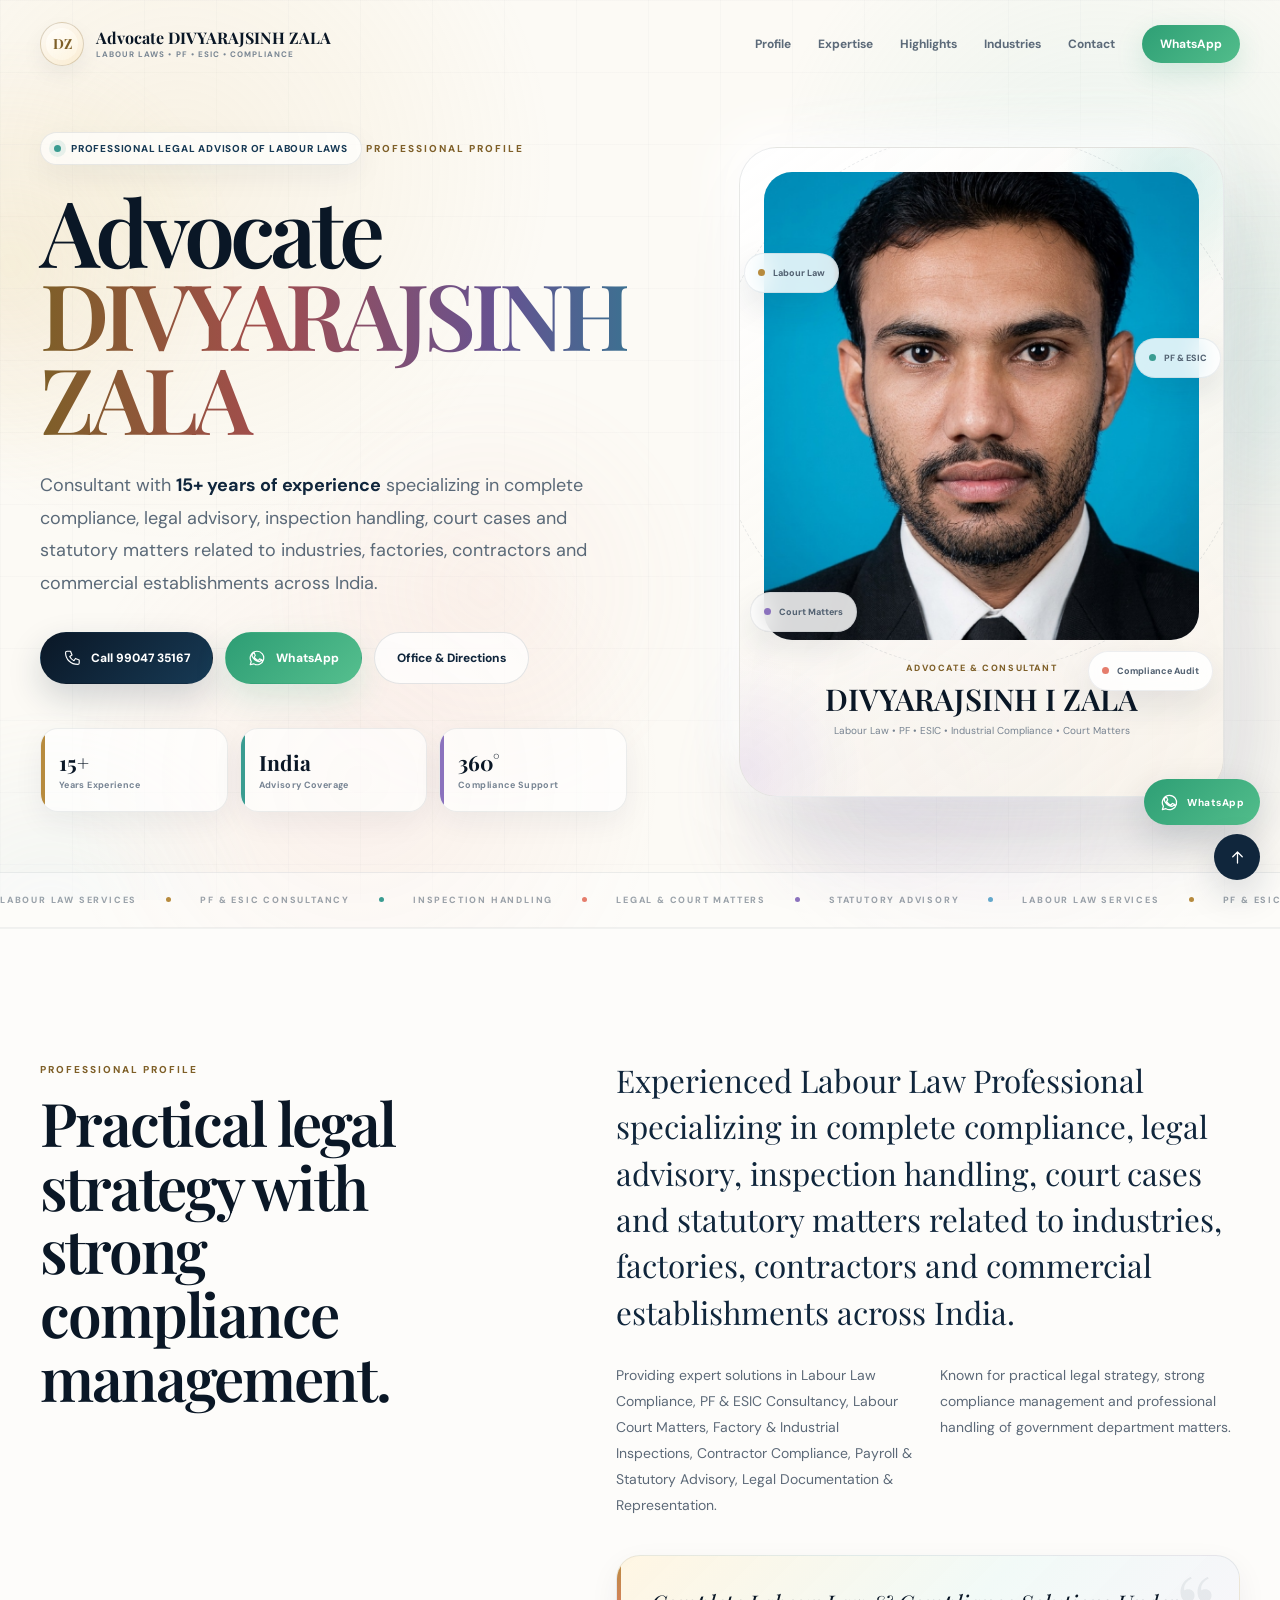
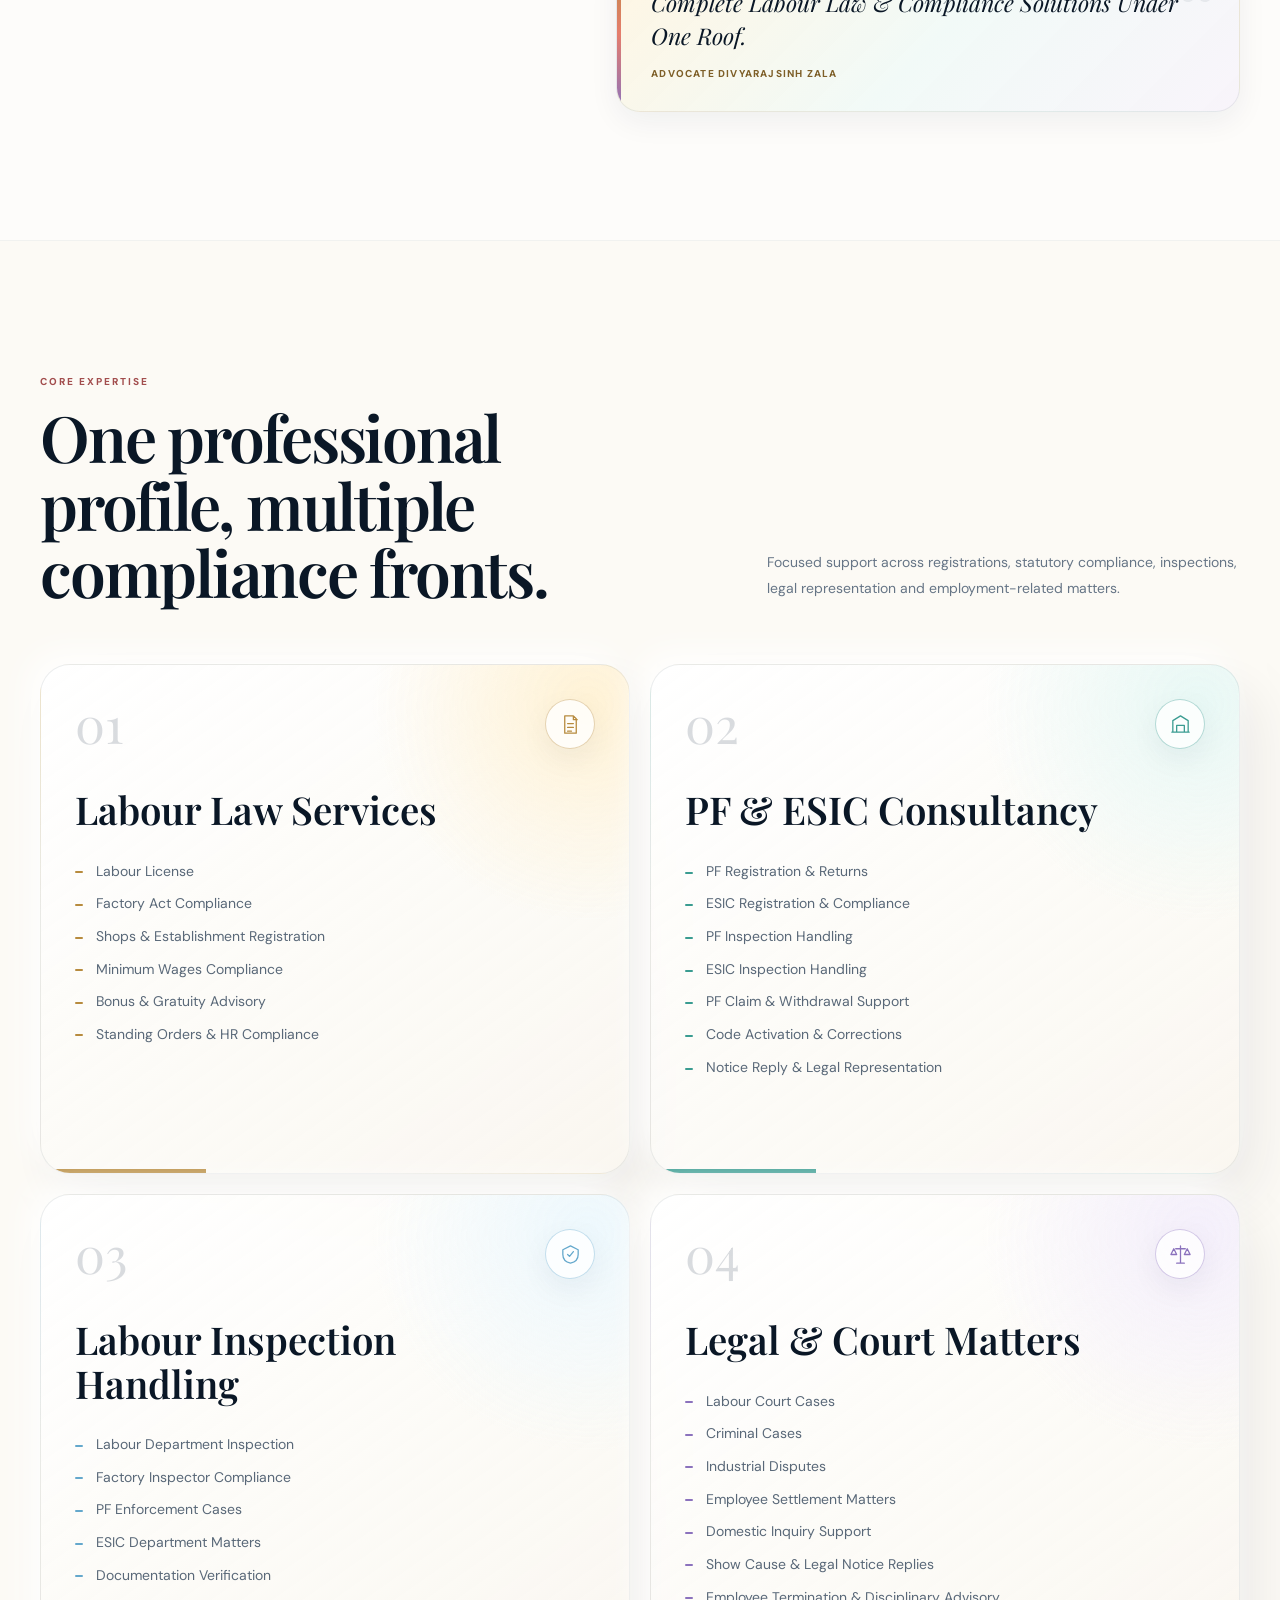
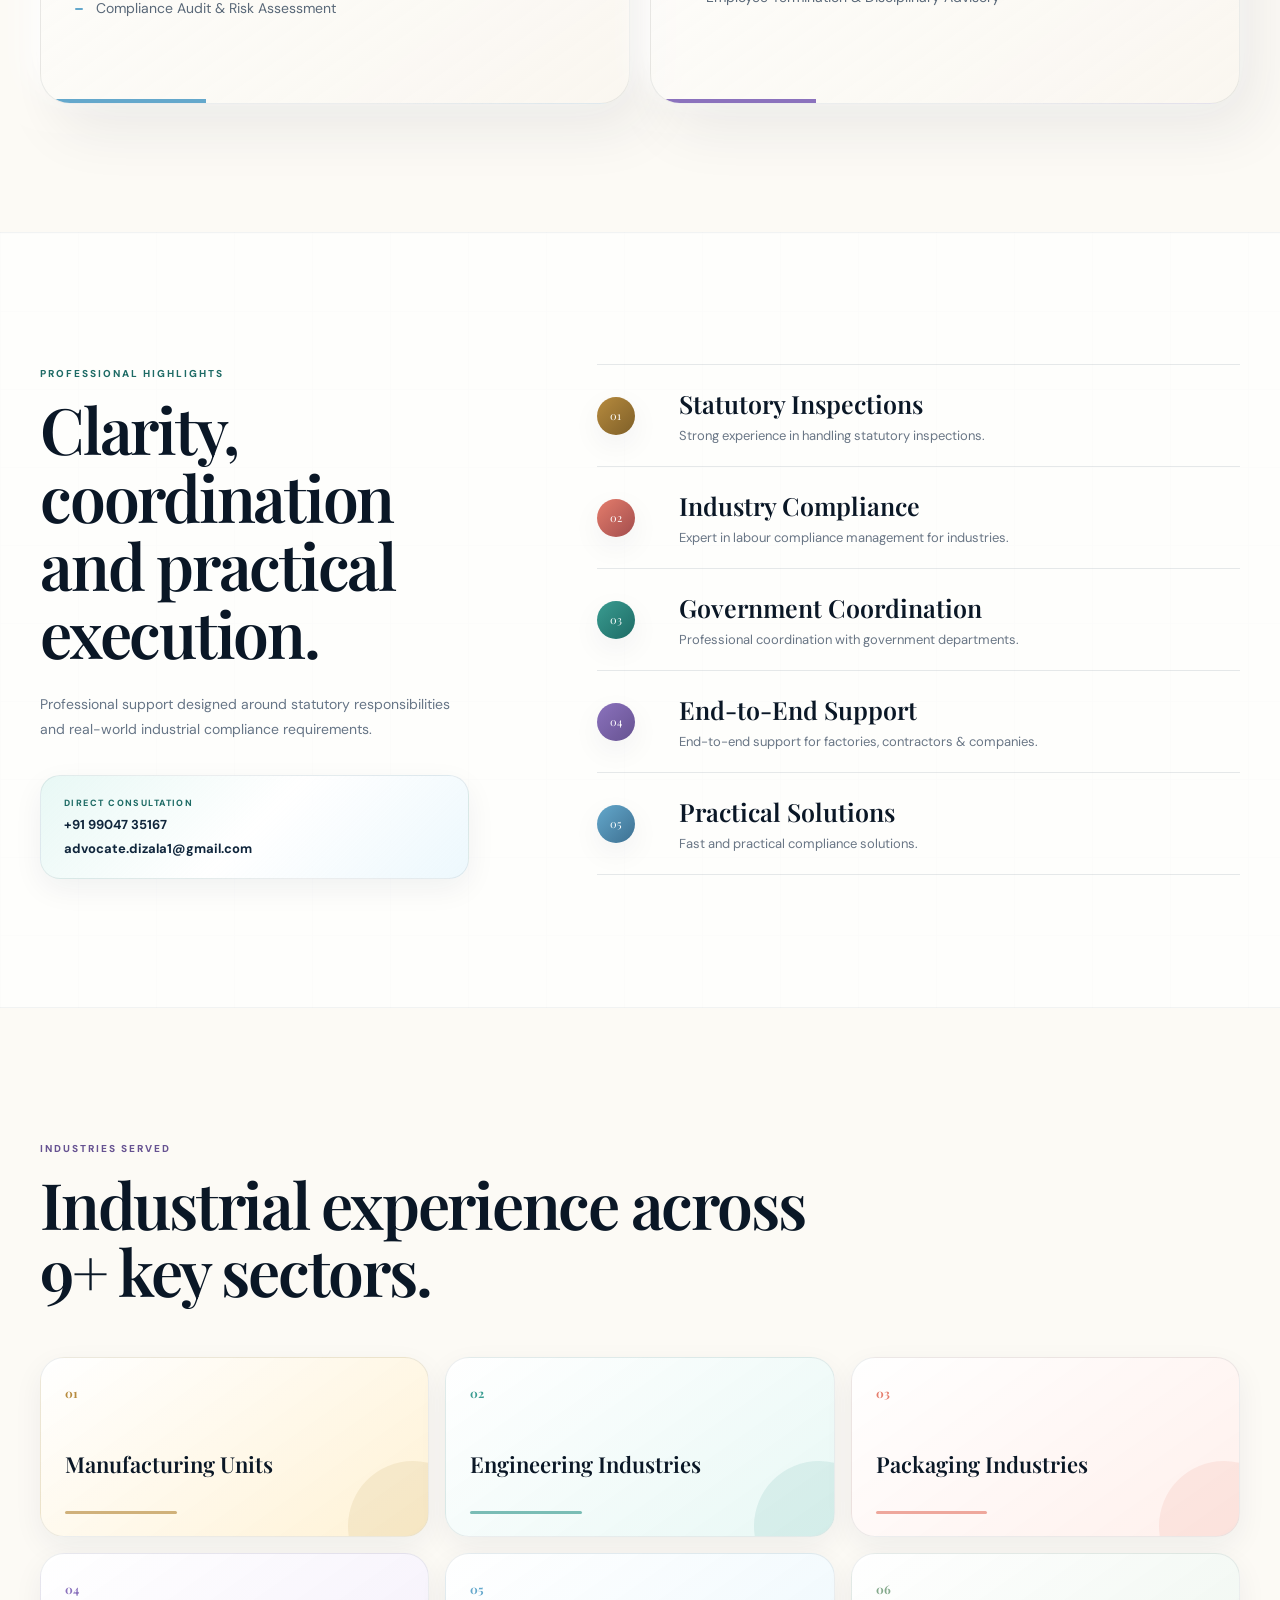
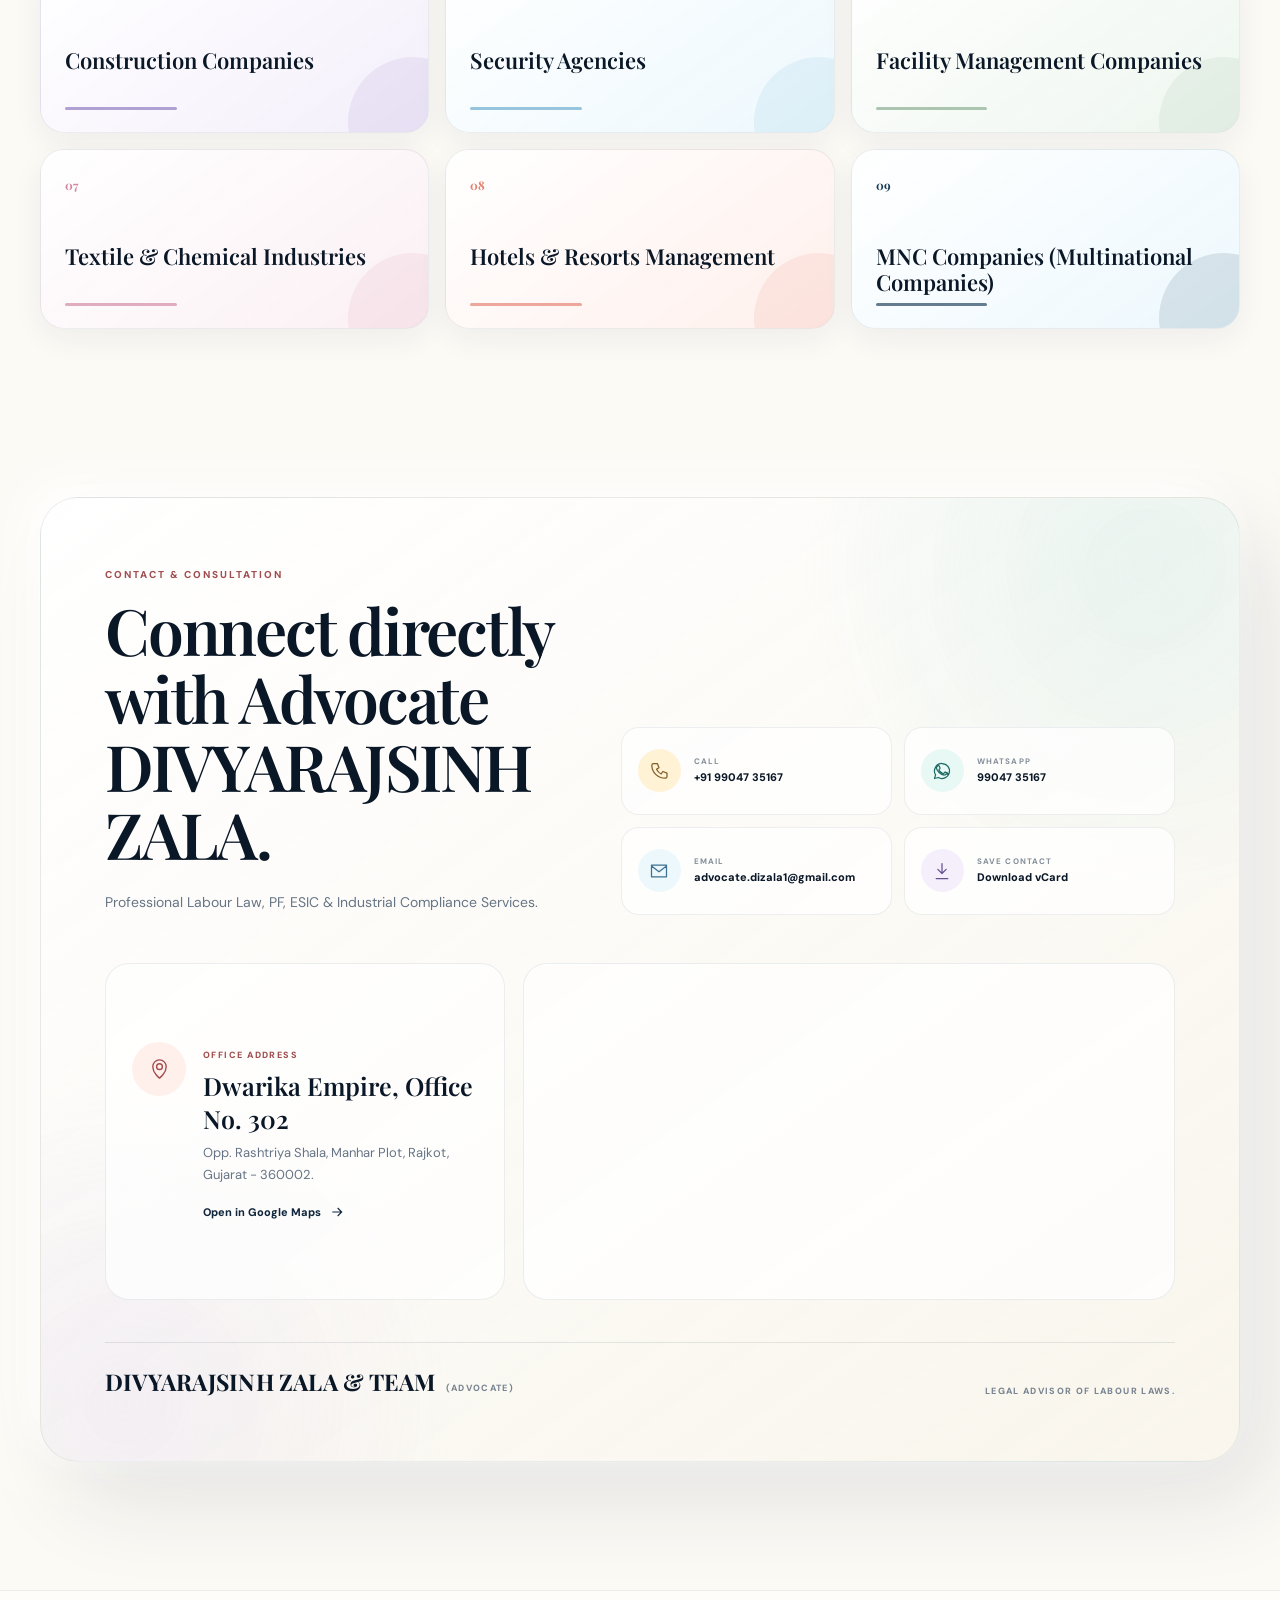
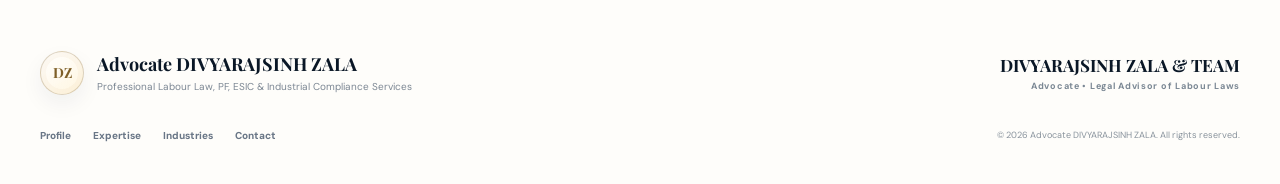
==== commit b18a951f: "Update index.html" ====
--- a/index.html
+++ b/index.html
@@ -142,7 +142,6 @@
               <img
                 class="profile-photo"
                 src="assets/profile.jpg"
-                data-remote-src="https://d36urhup7zbd7q.cloudfront.net/u/plP6md7qXQm/2f4b1534-73c3-409b-8ed7-f23054230964.jpeg"
                 alt="Advocate DIVYARAJSINH ZALA professional profile"
                 width="840"
                 height="980"
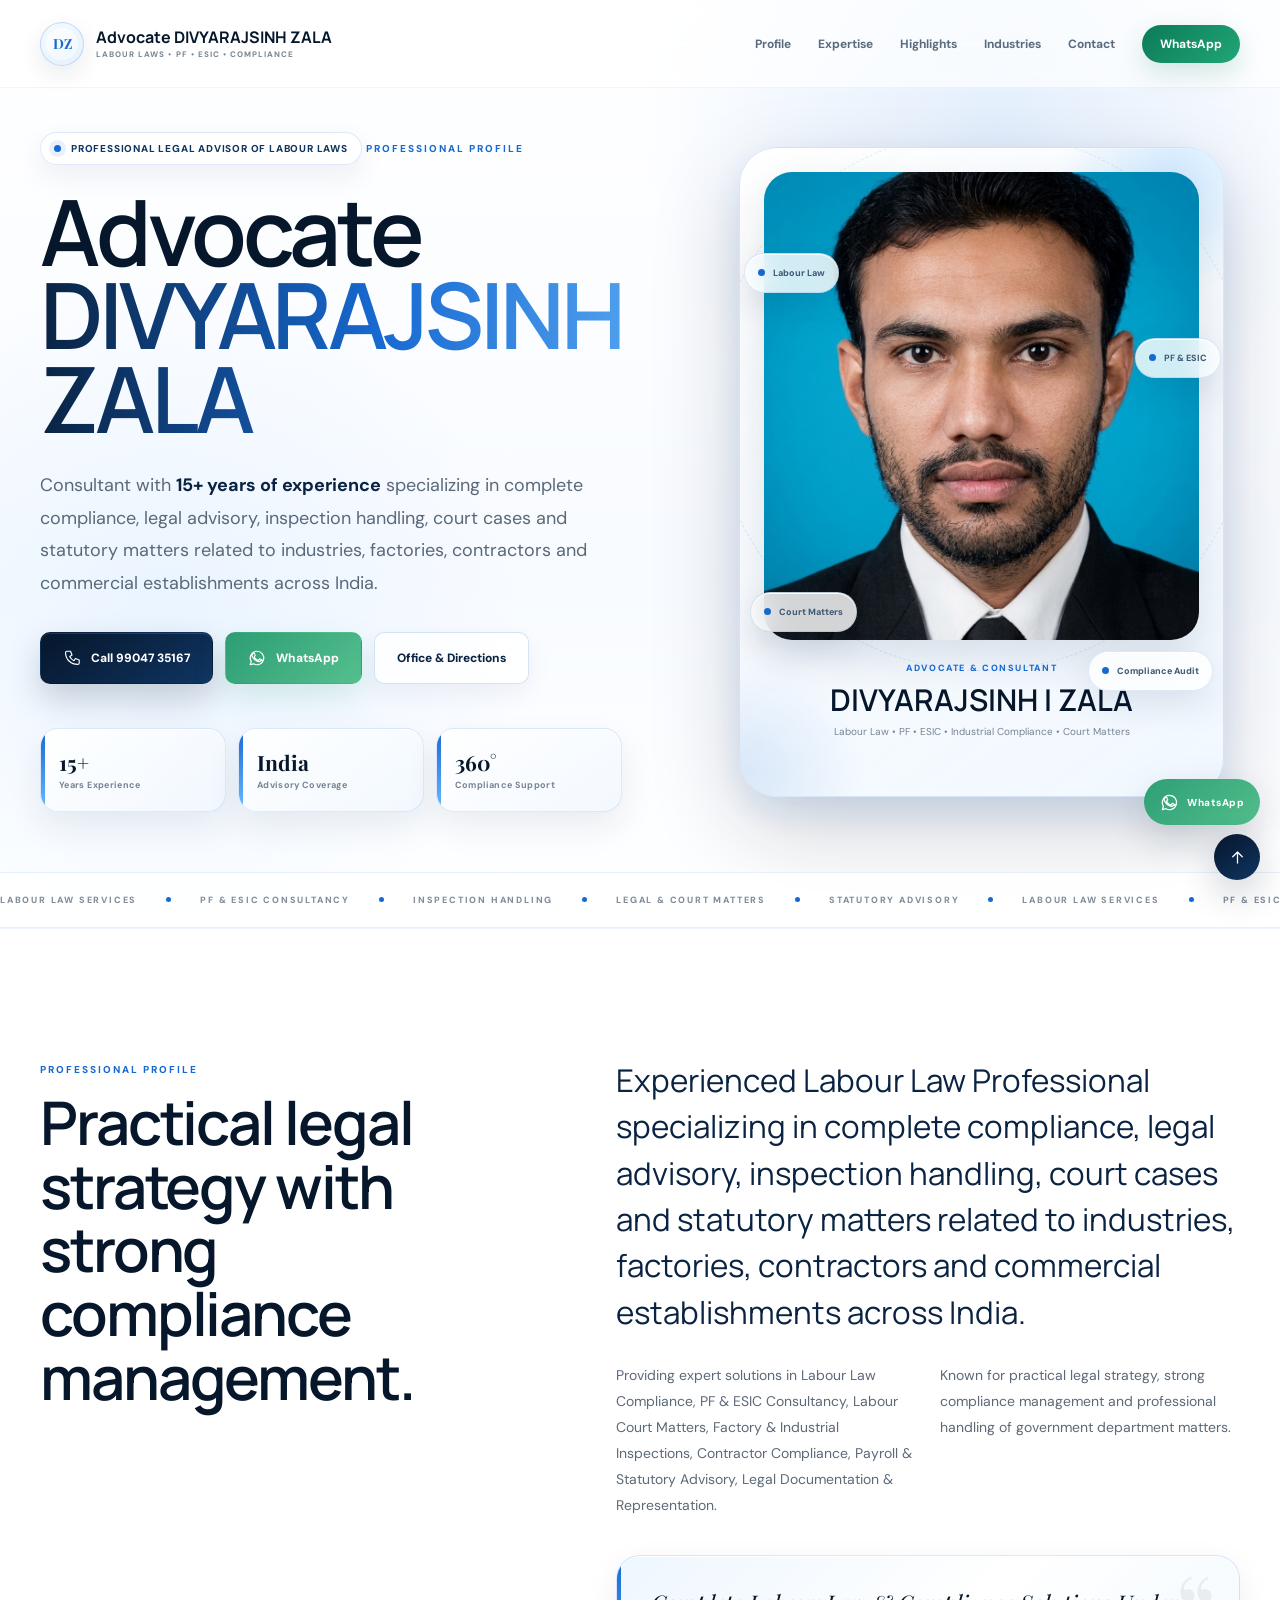
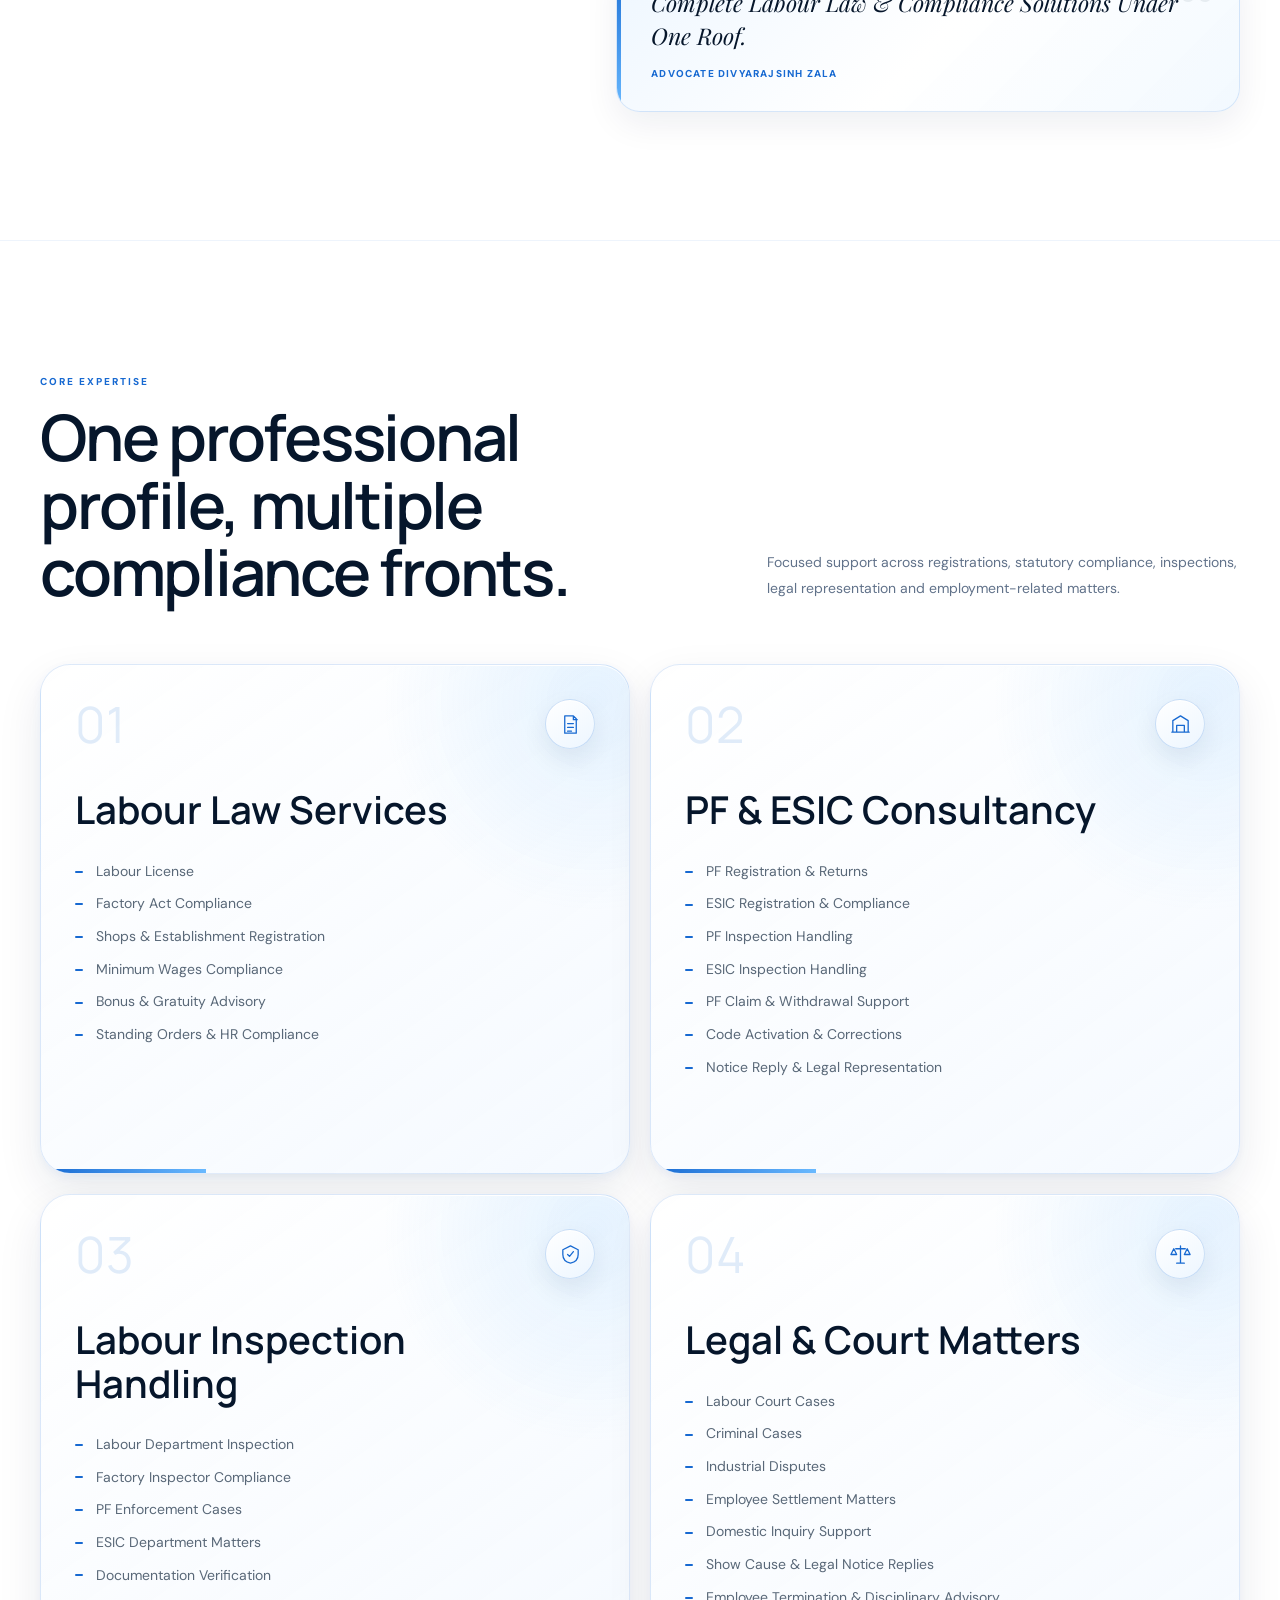
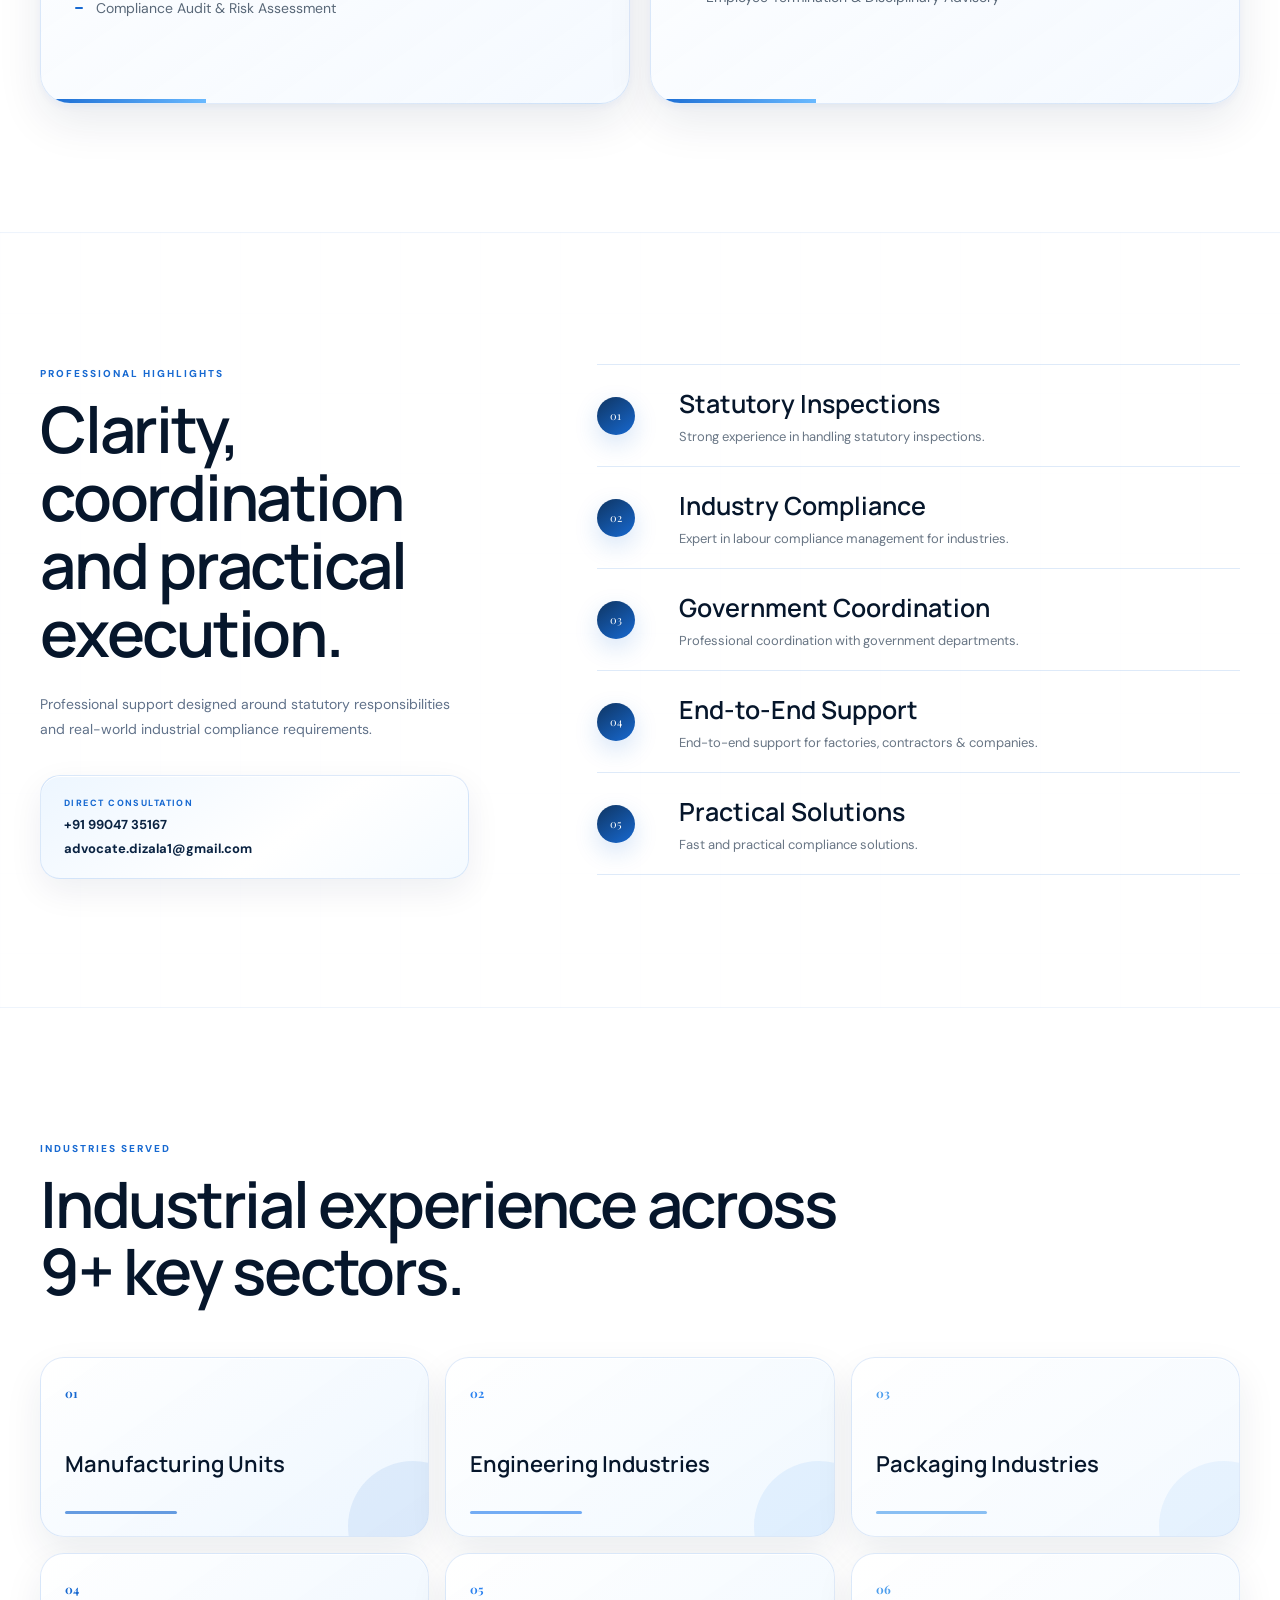
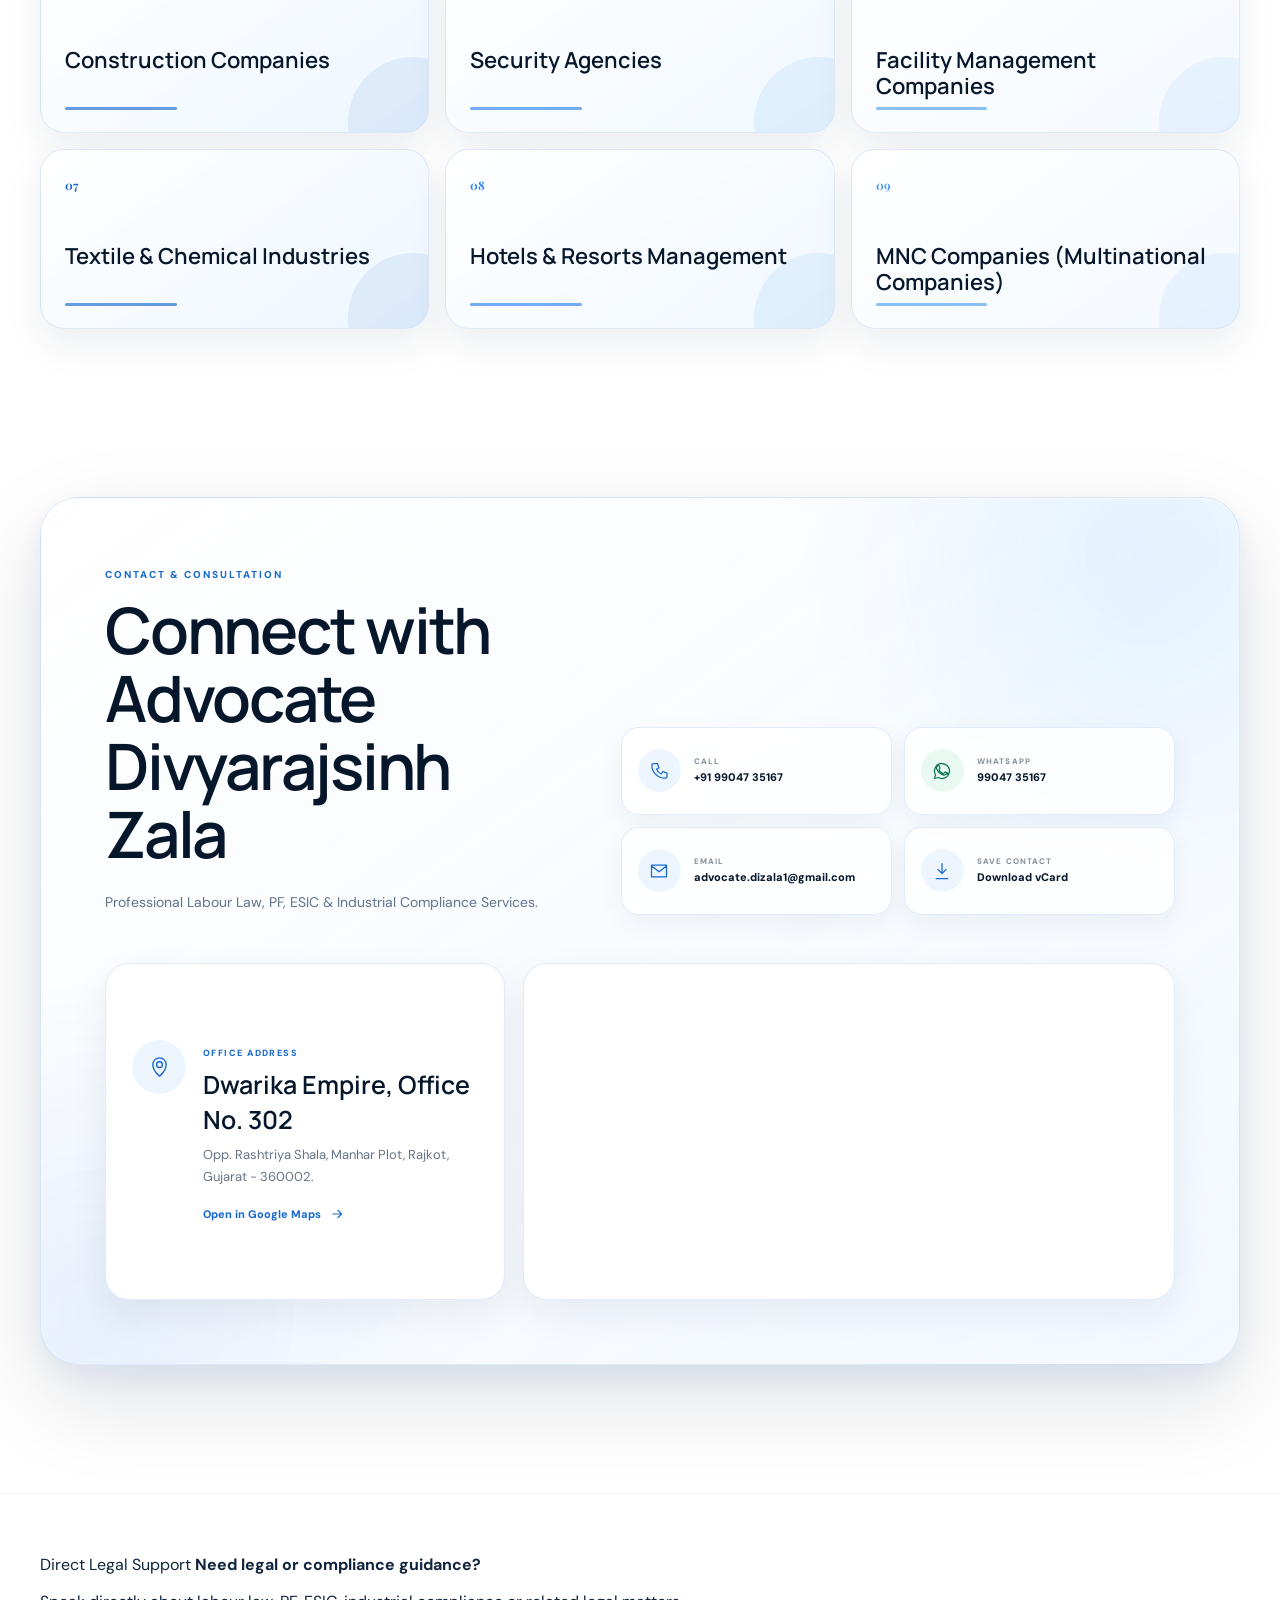
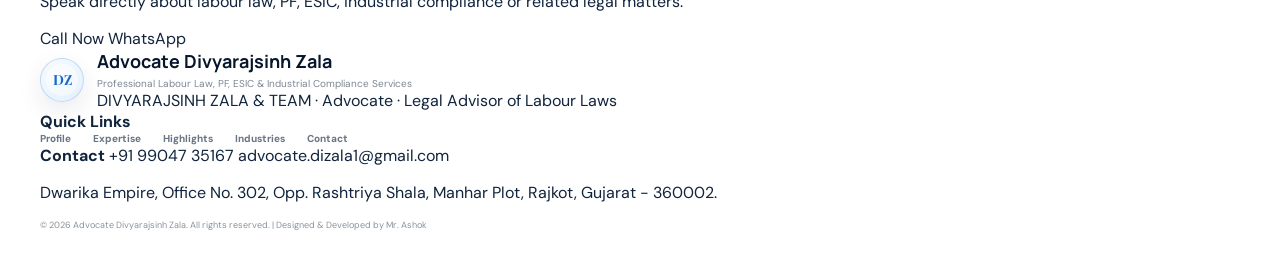
==== commit 4cf27535: "Update index.html" ====
--- a/index.html
+++ b/index.html
@@ -420,7 +420,7 @@
           <div class="contact-top">
             <div class="contact-heading">
               <span class="eyebrow eyebrow-coral">Contact &amp; Consultation</span>
-              <h2>Connect directly with Advocate DIVYARAJSINH ZALA.</h2>
+              <h2>Connect with Advocate Divyarajsinh Zala</h2>
               <p>Professional Labour Law, PF, ESIC &amp; Industrial Compliance Services.</p>
             </div>
 
@@ -480,41 +480,57 @@
             </div>
           </div>
 
-          <div class="team-signature">
-            <div>
-              <strong>DIVYARAJSINH ZALA &amp; TEAM</strong>
-              <span>(ADVOCATE)</span>
-            </div>
-            <p>LEGAL ADVISOR OF LABOUR LAWS.</p>
-          </div>
         </div>
       </div>
     </section>
   </main>
 
   <footer class="site-footer">
-    <div class="container footer-grid">
-      <div class="footer-identity">
-        <span class="brand-seal" aria-hidden="true">DZ</span>
-        <div>
-          <strong>Advocate DIVYARAJSINH ZALA</strong>
-          <p>Professional Labour Law, PF, ESIC &amp; Industrial Compliance Services</p>
-        </div>
-      </div>
-
-      <div class="footer-team">
-        <strong>DIVYARAJSINH ZALA &amp; TEAM</strong>
-        <span>Advocate • Legal Advisor of Labour Laws</span>
-      </div>
-
-      <nav class="footer-nav" aria-label="Footer navigation">
-        <a href="#about">Profile</a>
-        <a href="#services">Expertise</a>
-        <a href="#industries">Industries</a>
-        <a href="#contact">Contact</a>
-      </nav>
-
-      <p class="copyright">© <span id="year"></span> Advocate DIVYARAJSINH ZALA. All rights reserved.</p>
+    <div class="container">
+      <div class="footer-cta">
+        <div class="footer-cta-copy">
+          <span>Direct Legal Support</span>
+          <strong>Need legal or compliance guidance?</strong>
+          <p>Speak directly about labour law, PF, ESIC, industrial compliance or related legal matters.</p>
+        </div>
+        <div class="footer-cta-actions">
+          <a class="footer-cta-call" href="tel:+919904735167">Call Now</a>
+          <a class="footer-cta-wa" href="https://wa.me/919904735167" target="_blank" rel="noopener">WhatsApp</a>
+        </div>
+      </div>
+
+      <div class="footer-content">
+        <div class="footer-identity">
+          <span class="brand-seal" aria-hidden="true">DZ</span>
+          <div>
+            <strong>Advocate Divyarajsinh Zala</strong>
+            <p>Professional Labour Law, PF, ESIC &amp; Industrial Compliance Services</p>
+            <span class="footer-teamline">DIVYARAJSINH ZALA &amp; TEAM · Advocate · Legal Advisor of Labour Laws</span>
+          </div>
+        </div>
+
+        <div class="footer-links">
+          <strong>Quick Links</strong>
+          <nav class="footer-nav" aria-label="Footer navigation">
+            <a href="#about">Profile</a>
+            <a href="#services">Expertise</a>
+            <a href="#highlights">Highlights</a>
+            <a href="#industries">Industries</a>
+            <a href="#contact">Contact</a>
+          </nav>
+        </div>
+
+        <div class="footer-contact">
+          <strong>Contact</strong>
+          <a href="tel:+919904735167">+91 99047 35167</a>
+          <a href="mailto:advocate.dizala1@gmail.com">advocate.dizala1@gmail.com</a>
+          <p>Dwarika Empire, Office No. 302, Opp. Rashtriya Shala, Manhar Plot, Rajkot, Gujarat - 360002.</p>
+        </div>
+      </div>
+
+      <div class="footer-bottom-line">
+        <p class="copyright">© <span id="year"></span> Advocate Divyarajsinh Zala. All rights reserved. <span class="developer-credit">| Designed &amp; Developed by Mr. Ashok</span></p>
+      </div>
     </div>
   </footer>
 
--- a/style.css
+++ b/style.css
@@ -1669,3 +1669,336 @@
 
   [data-tilt] .tilt-inner { transform: none !important; }
 }
+
+/* =========================================================
+   BLUE WHITE 3D VISUAL OVERRIDE
+   Visual-only layer. HTML/JS structure intentionally unchanged.
+   ========================================================= */
+
+:root{
+  --fx-navy-950:#06162b;
+  --fx-navy-900:#0a2342;
+  --fx-navy-800:#0f3562;
+  --fx-blue:#1769d1;
+  --fx-blue-2:#2b82ef;
+  --fx-sky:#69b9ff;
+  --fx-ice:#edf6ff;
+  --fx-ice-2:#f7fbff;
+  --fx-line:rgba(23,105,209,.14);
+  --fx-line-strong:rgba(23,105,209,.24);
+  --fx-glass:rgba(255,255,255,.76);
+  --fx-shadow-soft:0 12px 34px rgba(7,35,70,.07);
+  --fx-shadow-3d:0 24px 62px rgba(6,22,43,.12),0 8px 20px rgba(23,105,209,.07);
+  --fx-shadow-3d-hover:0 32px 78px rgba(6,22,43,.17),0 12px 28px rgba(23,105,209,.11);
+
+  /* Remap the old colourful design tokens into one coherent blue family. */
+  --cream-50:#ffffff;
+  --cream-100:#f8fbff;
+  --cream-200:#eef6ff;
+  --navy-950:var(--fx-navy-950);
+  --navy-900:var(--fx-navy-900);
+  --navy-800:var(--fx-navy-800);
+  --ink:#10243d;
+  --muted:#61728a;
+  --line:var(--fx-line);
+
+  --gold-700:#0f4f9b;
+  --gold-500:#1769d1;
+  --gold-300:#a8d5ff;
+  --gold-soft:#edf6ff;
+  --teal-700:#175caa;
+  --teal-500:#2b82ef;
+  --teal-300:#9bd2ff;
+  --teal-soft:#eef7ff;
+  --coral-700:#1f62aa;
+  --coral-500:#4a96e8;
+  --coral-300:#b7dcff;
+  --coral-soft:#f0f7ff;
+  --violet-700:#254f88;
+  --violet-500:#5d91d1;
+  --violet-300:#bad7f7;
+  --violet-soft:#f2f7fd;
+  --sky-700:#175caa;
+  --sky-500:#69b9ff;
+  --sky-300:#c3e5ff;
+  --sky-soft:#f2f9ff;
+  --sage-700:#255f9b;
+  --sage-500:#6ea7df;
+  --sage-soft:#f1f7fd;
+  --rose-700:#285a94;
+  --rose-500:#75a9dc;
+  --rose-soft:#f3f8fd;
+
+  --shadow-sm:var(--fx-shadow-soft);
+  --shadow-md:var(--fx-shadow-3d);
+  --shadow-lg:0 34px 90px rgba(6, 22, 43, .18),0 14px 36px rgba(23,105,209,.10);
+}
+
+html{background:#fff}
+body{
+  background:#ffffff !important;
+  color:#10243d;
+}
+
+::selection{color:#fff;background:var(--fx-blue)}
+:focus-visible{outline-color:rgba(23,105,209,.35)}
+
+/* White canvas + blue atmospheric depth */
+.ambient-canvas{
+  background:
+    linear-gradient(rgba(23,105,209,.020) 1px,transparent 1px),
+    linear-gradient(90deg,rgba(23,105,209,.020) 1px,transparent 1px),
+    #fff;
+  background-size:78px 78px;
+}
+.ambient{filter:blur(34px);opacity:.56}
+.ambient-gold{background:radial-gradient(circle,rgba(43,130,239,.18),transparent 70%)}
+.ambient-teal{background:radial-gradient(circle,rgba(105,185,255,.20),transparent 70%)}
+.ambient-coral{background:radial-gradient(circle,rgba(23,105,209,.10),transparent 70%)}
+.ambient-violet{background:radial-gradient(circle,rgba(90,151,222,.13),transparent 70%)}
+.ambient-sky{background:radial-gradient(circle,rgba(155,210,255,.19),transparent 70%)}
+
+/* Glass header */
+.site-header{
+  background:rgba(255,255,255,.64);
+  border-bottom:1px solid rgba(23,105,209,.06);
+  backdrop-filter: blur(20px);
+  -webkit-backdrop-filter: blur(20px);
+}
+.site-header.scrolled{
+  background:rgba(255,255,255,.86);
+  border-color:rgba(23,105,209,.12);
+  box-shadow:0 10px 34px rgba(7,35,70,.08);
+  backdrop-filter: blur(20px);
+  -webkit-backdrop-filter: blur(20px);
+}
+.brand-seal{
+  color:var(--fx-blue);
+  border-color:rgba(23,105,209,.24);
+  background:linear-gradient(145deg,#fff,#edf6ff);
+  box-shadow:inset 0 0 0 5px rgba(23,105,209,.035),0 9px 24px rgba(7,35,70,.09);
+}
+.brand-copy strong{font-family:var(--display);color:var(--fx-navy-950)}
+.main-nav a{color:#5a6b80}
+.main-nav a:not(.nav-whatsapp)::after{height:2px;background:linear-gradient(90deg,var(--fx-blue),var(--fx-sky))}
+.main-nav .nav-whatsapp{
+  background:linear-gradient(135deg,#0c7a58,#20a676);
+  box-shadow:0 10px 28px rgba(12,122,88,.18);
+}
+
+/* Hero */
+.hero{
+  background:
+    radial-gradient(circle at 78% 14%,rgba(43,130,239,.12),transparent 28%),
+    radial-gradient(circle at 13% 68%,rgba(105,185,255,.10),transparent 28%),
+    linear-gradient(180deg,#fff 0%,#f8fbff 62%,#fff 100%);
+}
+.hero-mesh{
+  background:
+    radial-gradient(circle at 15% 17%,rgba(23,105,209,.075),transparent 28%),
+    radial-gradient(circle at 86% 22%,rgba(105,185,255,.13),transparent 27%),
+    radial-gradient(circle at 74% 78%,rgba(43,130,239,.08),transparent 25%);
+}
+.hero-kicker{
+  border-color:rgba(23,105,209,.14);
+  background:rgba(255,255,255,.82);
+  box-shadow:0 10px 28px rgba(7,35,70,.07),inset 0 1px 0 rgba(255,255,255,.95);
+  backdrop-filter:blur(12px);
+}
+.pulse-dot{background:var(--fx-blue);box-shadow:0 0 0 5px rgba(23,105,209,.10)}
+.hero-label,.eyebrow,.eyebrow-gold,.eyebrow-coral,.eyebrow-teal,.eyebrow-violet{color:var(--fx-blue)}
+.hero h1{font-family:var(--display);color:var(--fx-navy-950);letter-spacing:-.045em}
+.hero h1 span{
+  background:linear-gradient(90deg,var(--fx-navy-900),var(--fx-blue) 58%,#4d9eed);
+  -webkit-background-clip:text;background-clip:text;color:transparent;
+}
+.button{border-radius:10px}
+.button-primary{
+  background:linear-gradient(145deg,var(--fx-navy-950),var(--fx-navy-800));
+  box-shadow:0 15px 34px rgba(6,22,43,.19),inset 0 1px 0 rgba(255,255,255,.12);
+}
+.button-primary:hover{box-shadow:0 20px 42px rgba(6,22,43,.23)}
+.button-ghost{
+  border-color:rgba(23,105,209,.18);
+  background:rgba(255,255,255,.78);
+  color:var(--fx-navy-900);
+  box-shadow:0 10px 26px rgba(7,35,70,.06);
+  backdrop-filter:blur(10px);
+}
+
+/* 3D statistics */
+.trust-item{
+  border:1px solid rgba(23,105,209,.13);
+  background:linear-gradient(145deg,rgba(255,255,255,.96),rgba(240,247,255,.78));
+  box-shadow:0 15px 34px rgba(7,35,70,.08),inset 0 1px 0 #fff;
+  transform:translateZ(0);
+  transition:transform .25s ease,box-shadow .25s ease,border-color .25s ease;
+}
+.trust-item:hover{transform:translateY(-6px);border-color:rgba(23,105,209,.24);box-shadow:var(--fx-shadow-3d)}
+.trust-gold::before,.trust-teal::before,.trust-violet::before{background:linear-gradient(var(--fx-blue),var(--fx-sky))}
+
+/* Portrait: stronger layered 3D */
+.portrait-stage{perspective:1500px}
+.portrait-card{
+  border:1px solid rgba(23,105,209,.16);
+  background:linear-gradient(145deg,rgba(255,255,255,.98),rgba(239,247,255,.90));
+  box-shadow:0 34px 90px rgba(6, 22, 43, .18),0 14px 36px rgba(23,105,209,.10),inset 0 1px 0 #fff;
+  transform-style:preserve-3d;
+}
+.portrait-card::before{background:radial-gradient(circle,rgba(105,185,255,.28),transparent 68%)}
+.portrait-card::after{background:radial-gradient(circle,rgba(23,105,209,.13),transparent 68%)}
+.portrait-image-shell{
+  background:linear-gradient(145deg,#e9f4ff,#f7fbff);
+  box-shadow:0 18px 46px rgba(7,35,70,.13),inset 0 0 0 1px rgba(255,255,255,.78);
+  transform:translateZ(34px);
+}
+.photo-shine{background:linear-gradient(115deg,transparent 17%,rgba(255,255,255,.32) 37%,transparent 57%)}
+.portrait-nameplate{transform:translateZ(52px)}
+.portrait-nameplate small{color:var(--fx-blue)}
+.portrait-nameplate strong{font-family:var(--display);color:var(--fx-navy-950)}
+.portrait-orbit{border-color:rgba(23,105,209,.13)}
+.floating-chip{
+  color:#405a76;
+  border-color:rgba(23,105,209,.13);
+  background:rgba(255,255,255,.82);
+  box-shadow:0 14px 34px rgba(7,35,70,.11),inset 0 1px 0 #fff;
+  backdrop-filter:blur(14px);
+}
+.floating-chip i,.chip-law i,.chip-pf i,.chip-court i,.chip-audit i{background:var(--fx-blue)}
+.expertise-ribbon{background:rgba(255,255,255,.80);border-color:rgba(23,105,209,.10);backdrop-filter:blur(12px)}
+.ribbon-track span{color:rgba(10,35,66,.52)}
+.ribbon-track i:nth-of-type(n){background:var(--fx-blue)}
+
+/* Sections */
+.about,.highlights,.site-footer{background:rgba(255,255,255,.78);border-color:rgba(23,105,209,.07)}
+.section-title h2,.section-head h2,.highlight-intro h2,.industries-head h2,.contact-heading h2{
+  font-family:var(--display);
+  color:var(--fx-navy-950);
+}
+.about-lead{font-family:var(--display);color:var(--fx-navy-900)}
+.signature-quote{
+  border-color:rgba(23,105,209,.14);
+  background:linear-gradient(135deg,rgba(237,246,255,.94),rgba(255,255,255,.94) 52%,rgba(242,249,255,.96));
+  box-shadow:var(--fx-shadow-soft),inset 0 1px 0 #fff;
+}
+.signature-quote::before{background:linear-gradient(var(--fx-blue),var(--fx-sky))}
+.signature-quote footer{color:var(--fx-blue)}
+
+/* Service cards: preserve existing tilt mechanics, change only visuals */
+.service-gold,.service-teal,.service-sky,.service-violet{--accent:var(--fx-blue);--soft:var(--fx-ice)}
+.service-card{perspective:1300px;transition:transform .24s ease}
+.service-card:hover{transform:translateY(-3px)}
+.service-card-inner{
+  border:1px solid rgba(23,105,209,.13);
+  background:
+    radial-gradient(circle at 94% 7%,rgba(105,185,255,.15),transparent 29%),
+    linear-gradient(145deg,rgba(255,255,255,.98),rgba(244,249,255,.90));
+  box-shadow:0 18px 46px rgba(7,35,70,.09),0 3px 10px rgba(23,105,209,.05),inset 0 1px 0 #fff;
+  transform-style:preserve-3d;
+}
+.service-card:hover .service-card-inner{
+  transform:translateY(-8px);
+  border-color:rgba(23,105,209,.26);
+  box-shadow:var(--fx-shadow-3d-hover),inset 0 1px 0 #fff;
+}
+.service-card-inner::after{background:linear-gradient(90deg,var(--fx-blue),var(--fx-sky))}
+.service-index{color:rgba(23,105,209,.13);font-family:var(--display)}
+.service-icon{
+  color:var(--fx-blue);
+  border-color:rgba(23,105,209,.20);
+  background:linear-gradient(145deg,#fff,#edf6ff);
+  box-shadow:0 10px 26px rgba(7,35,70,.08),inset 0 1px 0 #fff;
+}
+.service-card h3{font-family:var(--display);color:var(--fx-navy-950)}
+.service-card li::before{background:var(--fx-blue)}
+
+/* Highlights */
+.highlights{
+  background:
+    linear-gradient(rgba(255,255,255,.86),rgba(255,255,255,.86)),
+    linear-gradient(rgba(23,105,209,.026) 1px,transparent 1px),
+    linear-gradient(90deg,rgba(23,105,209,.026) 1px,transparent 1px);
+  background-size:auto,80px 80px,80px 80px;
+}
+.mini-contact-card{
+  border-color:rgba(23,105,209,.13);
+  background:linear-gradient(145deg,#edf6ff,#fff 58%,#f4faff);
+  box-shadow:var(--fx-shadow-soft),inset 0 1px 0 #fff;
+}
+.mini-contact-card span,.mini-contact-card a:hover{color:var(--fx-blue)}
+.highlight-item:hover{background:linear-gradient(90deg,rgba(237,246,255,.92),transparent 80%)}
+.color-gold,.color-coral,.color-teal,.color-violet,.color-sky{background:linear-gradient(145deg,var(--fx-navy-800),var(--fx-blue))}
+.highlight-no{box-shadow:0 9px 24px rgba(23,105,209,.18)}
+.highlight-item h3{font-family:var(--display)}
+
+/* Industries: all variants intentionally remain in the blue family */
+.industry-a,.industry-d,.industry-g{--industry-color:var(--fx-blue);--industry-soft:#edf6ff}
+.industry-b,.industry-e,.industry-h{--industry-color:#2b82ef;--industry-soft:#f0f8ff}
+.industry-c,.industry-f,.industry-i{--industry-color:#4d9eed;--industry-soft:#f3f9ff}
+.industry-card{perspective:1100px;transition:transform .22s ease}
+.industry-card:hover{transform:translateY(-4px)}
+.industry-card .tilt-inner{
+  border-color:rgba(23,105,209,.13);
+  background:linear-gradient(145deg,rgba(255,255,255,.98),var(--industry-soft));
+  box-shadow:0 16px 38px rgba(7,35,70,.08),inset 0 1px 0 #fff;
+}
+.industry-card:hover .tilt-inner{
+  border-color:rgba(23,105,209,.25);
+  box-shadow:var(--fx-shadow-3d-hover),inset 0 1px 0 #fff;
+}
+.industry-card h3{font-family:var(--display);color:var(--fx-navy-950)}
+.industry-card .tilt-inner::after{opacity:.09}
+
+/* Contact */
+.contact-panel{
+  border-color:rgba(23,105,209,.14);
+  background:
+    radial-gradient(circle at 92% 6%,rgba(105,185,255,.15),transparent 25%),
+    radial-gradient(circle at 5% 94%,rgba(23,105,209,.08),transparent 24%),
+    linear-gradient(145deg,rgba(255,255,255,.99),rgba(241,248,255,.91));
+  box-shadow:0 34px 90px rgba(6,22,43,.13),0 12px 30px rgba(23,105,209,.07),inset 0 1px 0 #fff;
+}
+.contact-action{
+  border-color:rgba(23,105,209,.12);
+  background:rgba(255,255,255,.84);
+  box-shadow:0 9px 26px rgba(7,35,70,.055),inset 0 1px 0 #fff;
+  backdrop-filter:blur(10px);
+}
+.contact-action:hover{transform:translateY(-5px);border-color:rgba(23,105,209,.26);box-shadow:var(--fx-shadow-3d)}
+.contact-call:hover,.contact-wa:hover,.contact-mail:hover,.contact-save:hover{border-color:rgba(23,105,209,.27)}
+.contact-call .contact-icon,.contact-mail .contact-icon,.contact-save .contact-icon{color:var(--fx-blue);background:var(--fx-ice)}
+.contact-wa .contact-icon{color:#0c7a58;background:#eaf8f2}
+.office-card,.map-card{
+  border-color:rgba(23,105,209,.13);
+  background:#fff;
+  box-shadow:0 14px 36px rgba(7,35,70,.07),inset 0 1px 0 #fff;
+}
+.office-icon{color:var(--fx-blue);background:var(--fx-ice)}
+.office-card small,.office-card a{color:var(--fx-blue)}
+.office-card h3{font-family:var(--display)}
+.map-card iframe{filter:saturate(.86) contrast(.99)}
+.team-signature strong{font-family:var(--display)}
+
+/* Footer/floating */
+.site-footer{background:#fff}
+.footer-identity strong,.footer-team strong{font-family:var(--display)}
+.footer-nav a:hover{color:var(--fx-blue)}
+.float-top{background:linear-gradient(145deg,var(--fx-navy-950),var(--fx-navy-800));box-shadow:0 14px 36px rgba(6,22,43,.20)}
+
+/* Keep mobile light and fast while preserving the same visual identity. */
+@media (max-width:900px){
+  .main-nav{
+    background:
+      radial-gradient(circle at 80% 15%,rgba(105,185,255,.13),transparent 25%),
+      radial-gradient(circle at 15% 80%,rgba(23,105,209,.08),transparent 26%),
+      rgba(255,255,255,.985);
+  }
+}
+
+@media (max-width:700px){
+  :root{--fx-shadow-3d:0 16px 42px rgba(6,22,43,.10);--fx-shadow-3d-hover:0 18px 48px rgba(6,22,43,.12)}
+  .ambient{filter:blur(46px);opacity:.34}
+  .portrait-card,.contact-panel{box-shadow:0 18px 48px rgba(6,22,43,.11),0 8px 20px rgba(23,105,209,.05)}
+  .service-card:hover,.industry-card:hover{transform:none}
+  .service-card:hover .service-card-inner{transform:none}
+}
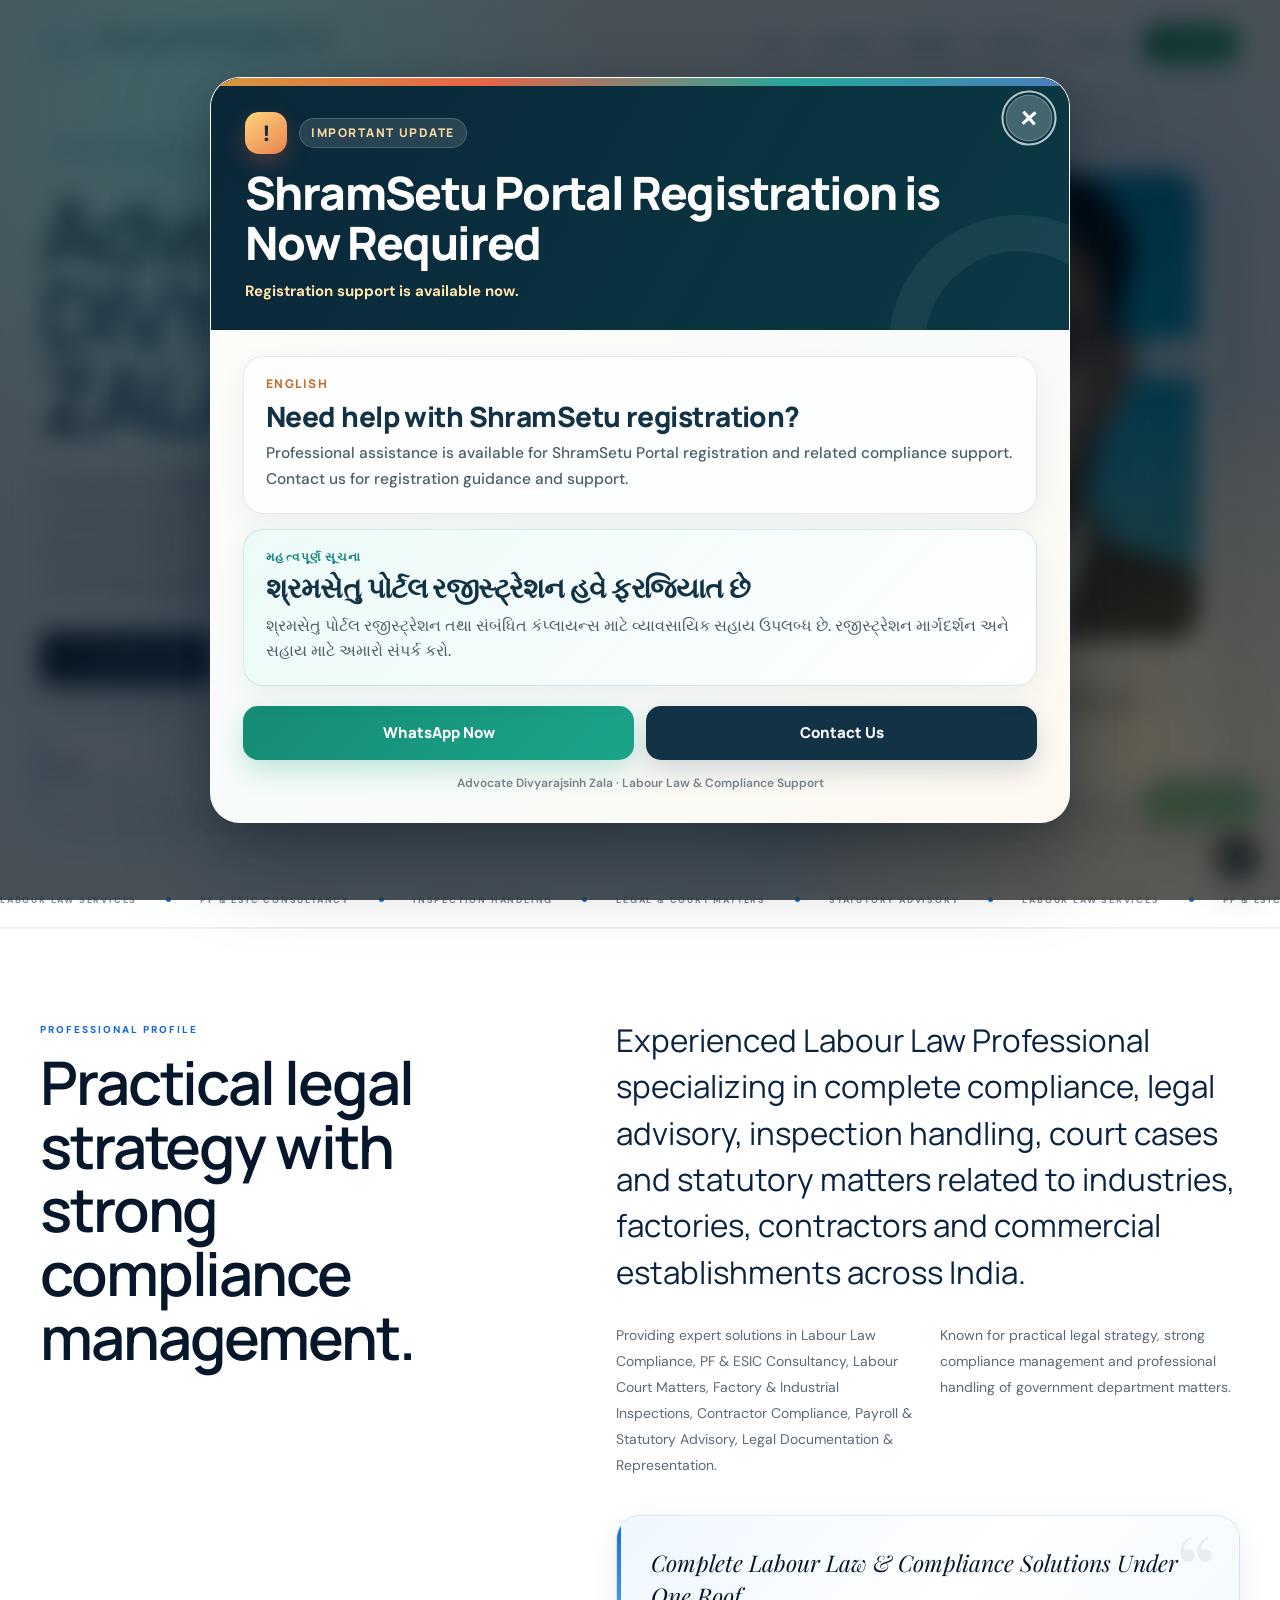
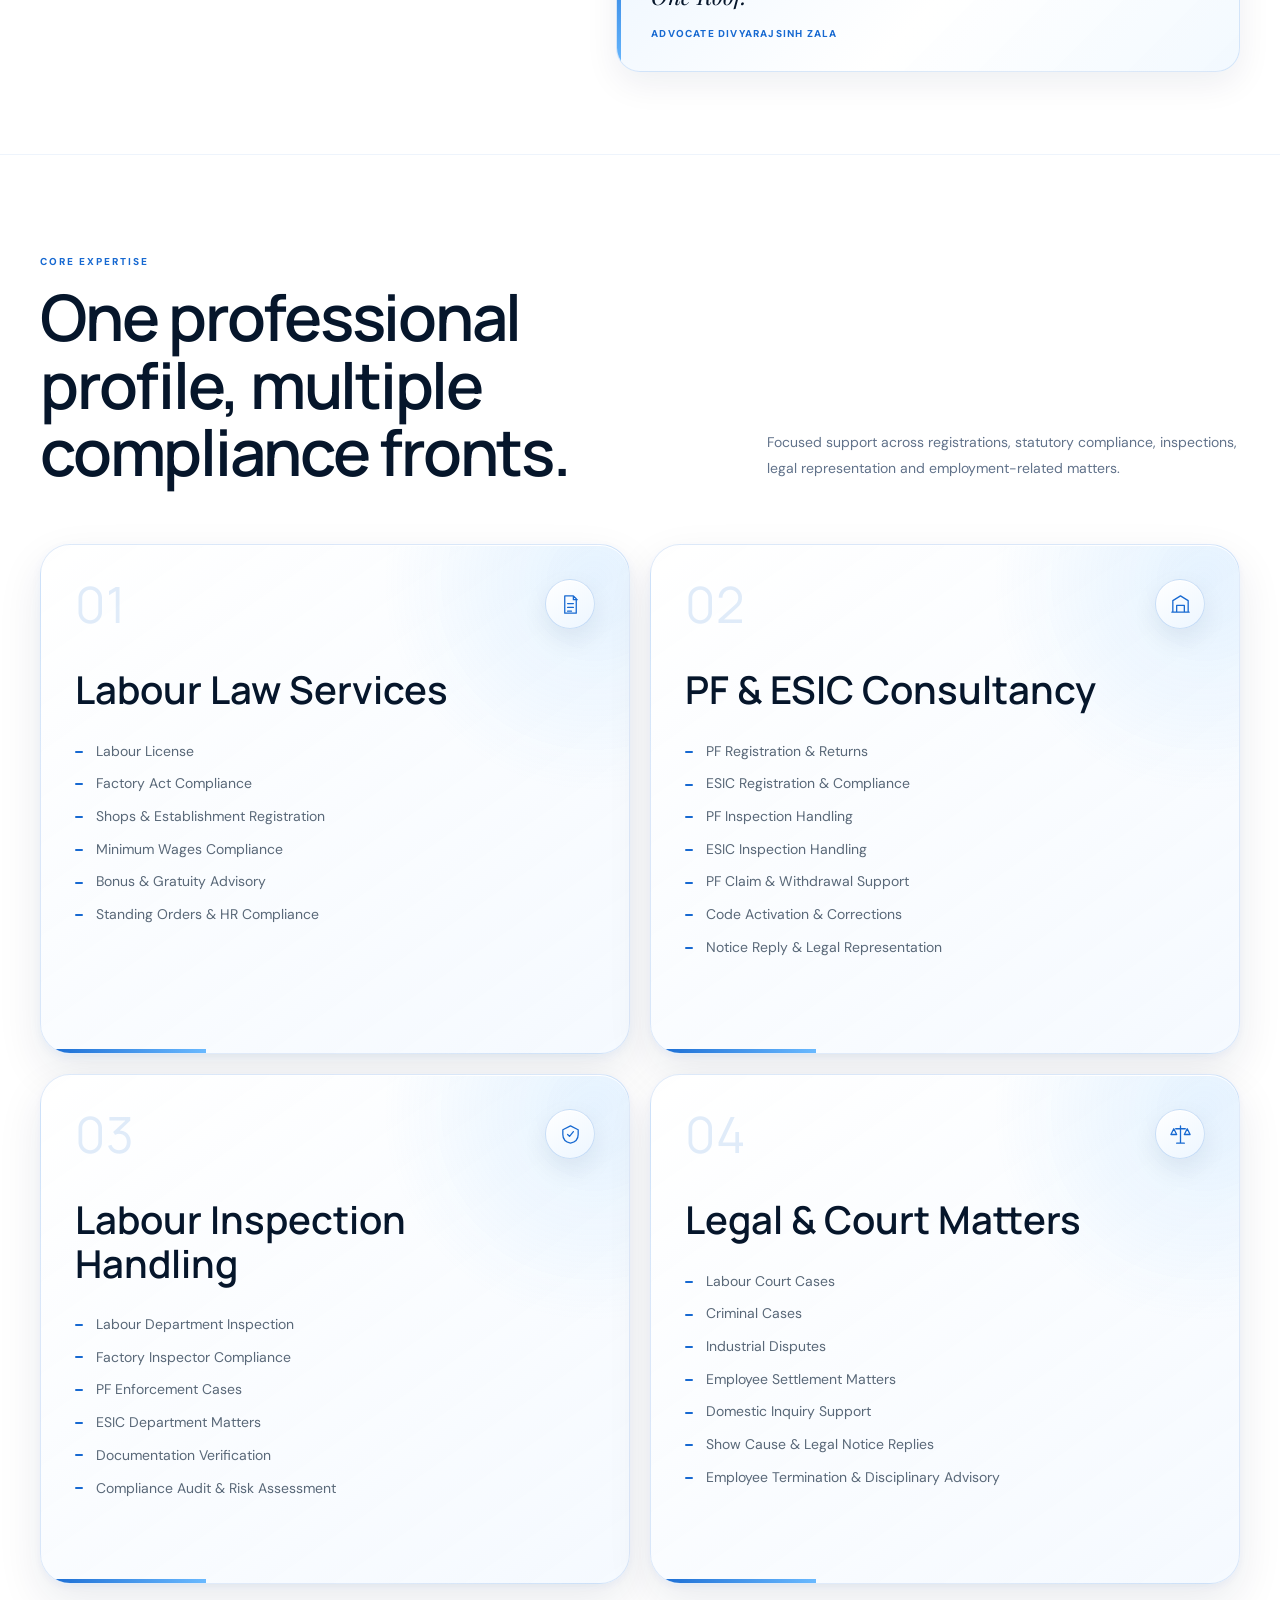
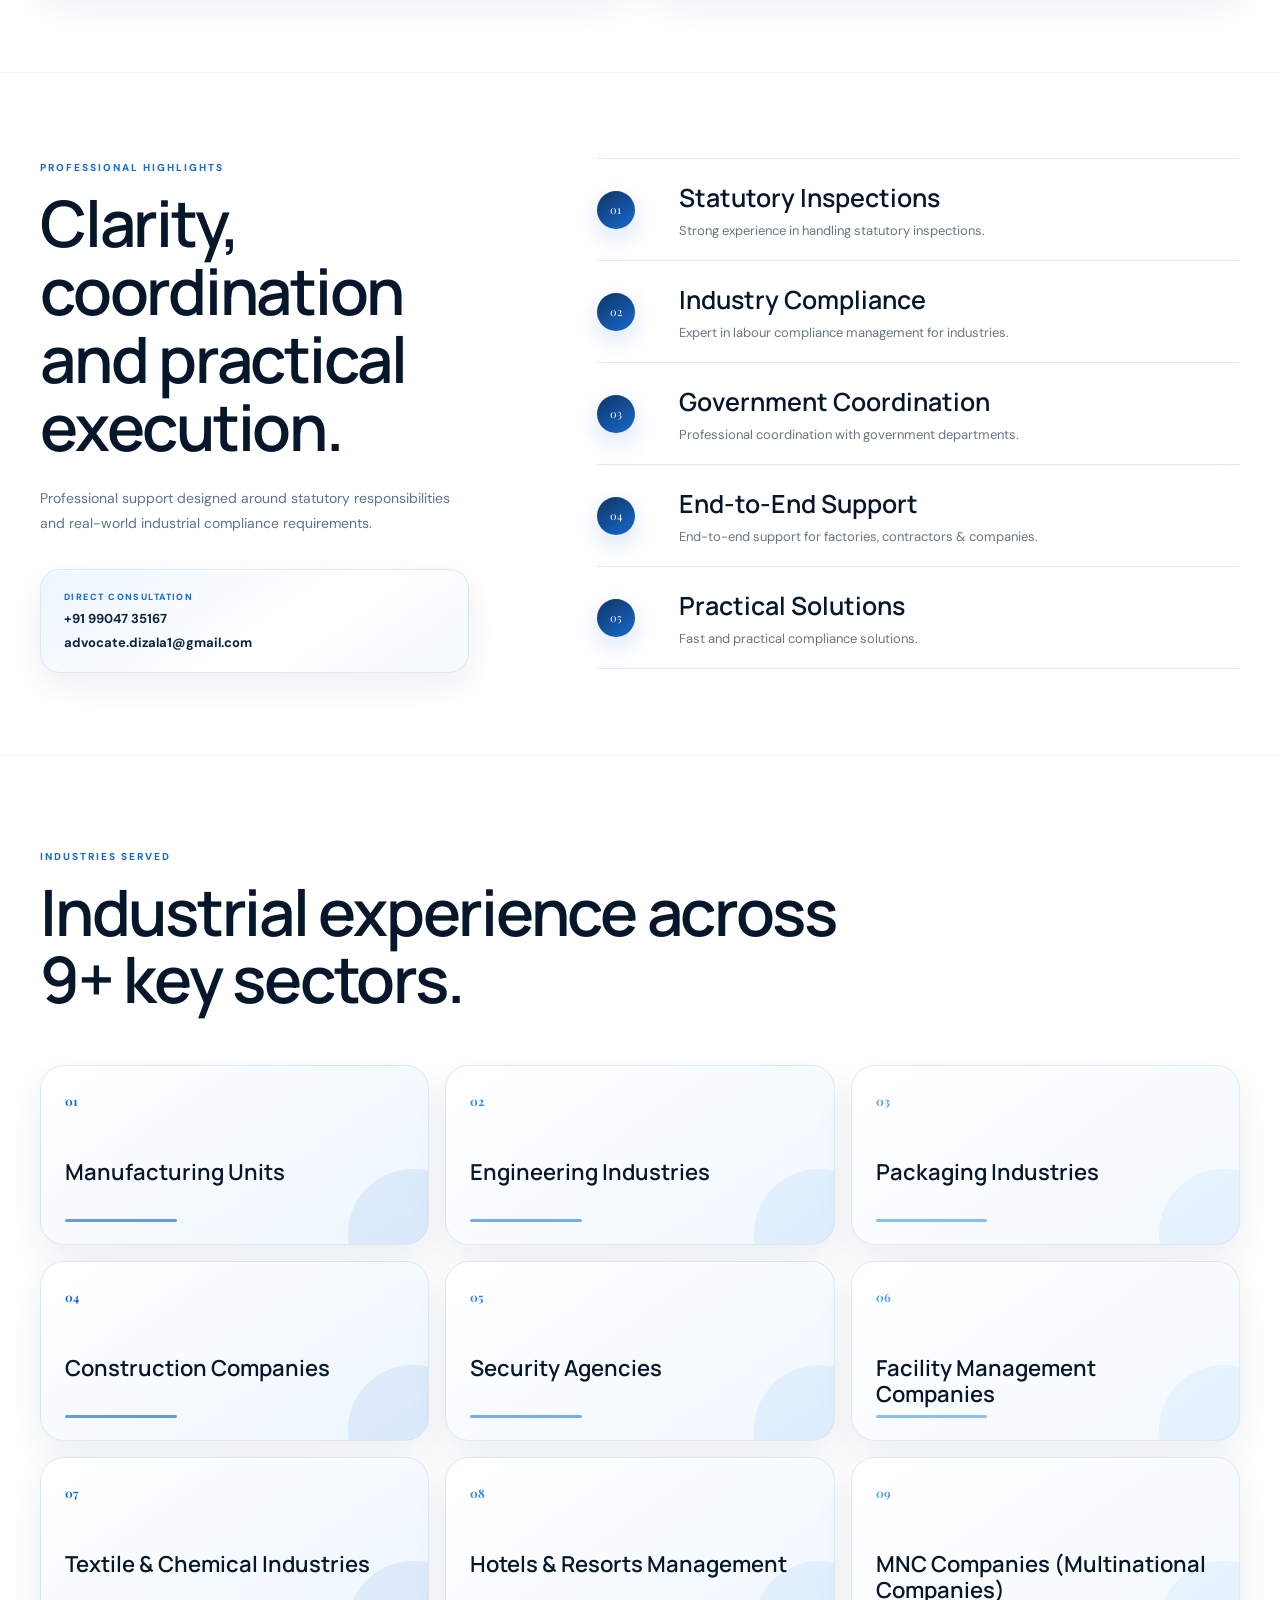
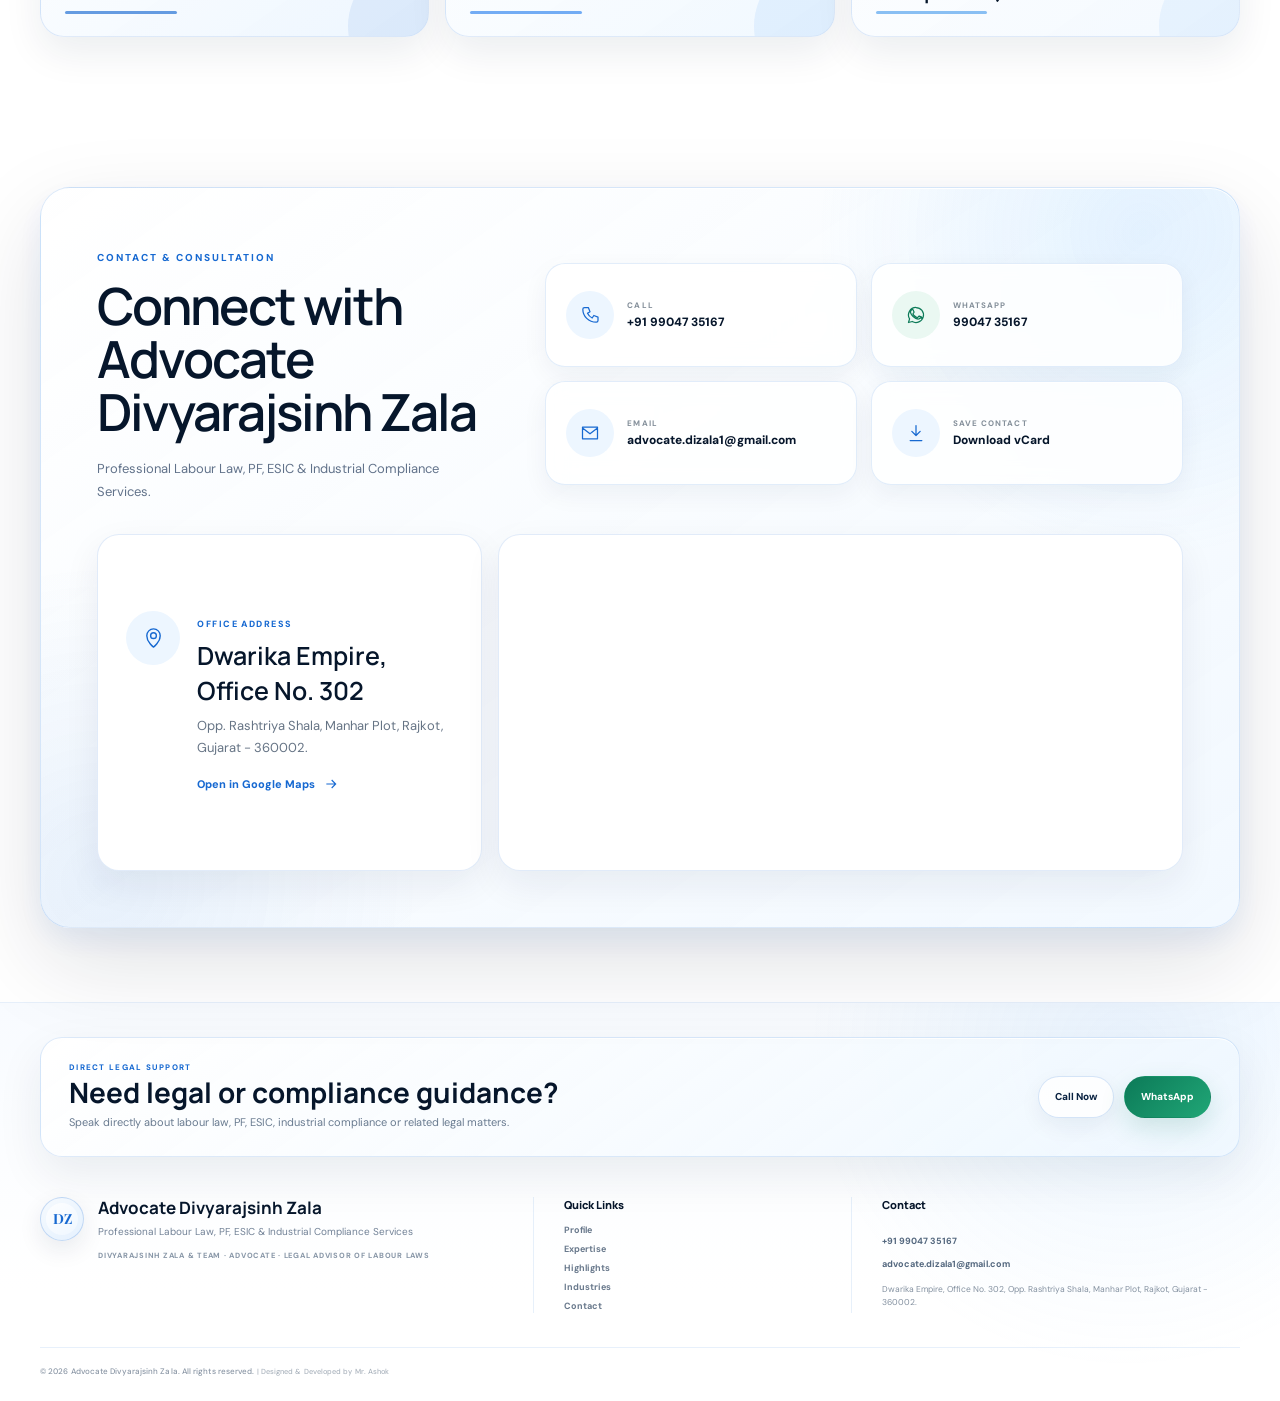
==== commit 82ec5156: "Update index.html" ====
--- a/index.html
+++ b/index.html
@@ -39,10 +39,307 @@
     "areaServed": "India"
   }
   </script>
+
+
+  <style id="shramsetu-popup-styles">
+    .shramsetu-notice[hidden] { display: none !important; }
+
+    .shramsetu-notice {
+      position: fixed;
+      inset: 0;
+      z-index: 99999;
+      display: grid;
+      place-items: center;
+      padding: 24px;
+      background:
+        radial-gradient(circle at 16% 12%, rgba(29, 168, 160, .22), transparent 30%),
+        radial-gradient(circle at 88% 82%, rgba(214, 154, 64, .20), transparent 28%),
+        rgba(4, 14, 24, .72);
+      -webkit-backdrop-filter: blur(12px);
+      backdrop-filter: blur(12px);
+      opacity: 0;
+      transition: opacity .28s ease;
+    }
+
+    .shramsetu-notice.is-visible { opacity: 1; }
+
+    .shramsetu-dialog {
+      position: relative;
+      width: min(860px, 100%);
+      max-height: min(90vh, 760px);
+      overflow: auto;
+      border-radius: 30px;
+      background: linear-gradient(145deg, #fffdf8 0%, #f7fbfa 58%, #fff9f0 100%);
+      border: 1px solid rgba(255,255,255,.82);
+      box-shadow: 0 32px 90px rgba(3, 17, 29, .38), 0 8px 30px rgba(3, 17, 29, .16);
+      transform: translateY(22px) scale(.965);
+      transition: transform .34s cubic-bezier(.2,.8,.2,1);
+      color: #0f2c3c;
+      isolation: isolate;
+    }
+
+    .shramsetu-notice.is-visible .shramsetu-dialog { transform: translateY(0) scale(1); }
+
+    .shramsetu-dialog::before {
+      content: "";
+      position: absolute;
+      inset: 0 0 auto;
+      height: 8px;
+      border-radius: 30px 30px 0 0;
+      background: linear-gradient(90deg, #d6983f, #e76549 32%, #26a79d 68%, #4c7fbc);
+      z-index: 2;
+    }
+
+    .shramsetu-close {
+      position: absolute;
+      top: 18px;
+      right: 18px;
+      z-index: 4;
+      width: 44px;
+      height: 44px;
+      display: grid;
+      place-items: center;
+      border: 1px solid rgba(255,255,255,.25);
+      border-radius: 50%;
+      background: rgba(255,255,255,.14);
+      color: #fff;
+      font: 700 27px/1 Arial, sans-serif;
+      cursor: pointer;
+      transition: transform .2s ease, background .2s ease;
+    }
+
+    .shramsetu-close:hover,
+    .shramsetu-close:focus-visible {
+      transform: rotate(4deg) scale(1.06);
+      background: rgba(255,255,255,.24);
+      outline: 2px solid rgba(255,255,255,.7);
+      outline-offset: 2px;
+    }
+
+    .shramsetu-top {
+      position: relative;
+      overflow: hidden;
+      padding: 34px 78px 28px 34px;
+      background:
+        linear-gradient(120deg, rgba(11, 39, 56, .98), rgba(9, 57, 68, .96)),
+        #0d3142;
+      color: #fff;
+    }
+
+    .shramsetu-top::after {
+      content: "";
+      position: absolute;
+      width: 260px;
+      height: 260px;
+      right: -80px;
+      bottom: -145px;
+      border: 36px solid rgba(255,255,255,.06);
+      border-radius: 50%;
+      pointer-events: none;
+    }
+
+    .shramsetu-alert-row {
+      display: flex;
+      align-items: center;
+      gap: 12px;
+      flex-wrap: wrap;
+      margin-bottom: 14px;
+    }
+
+    .shramsetu-alert-icon {
+      width: 42px;
+      height: 42px;
+      display: grid;
+      place-items: center;
+      border-radius: 14px;
+      background: linear-gradient(145deg, #ffd47d, #e98250);
+      color: #102b3a;
+      box-shadow: 0 9px 22px rgba(231, 101, 73, .28);
+      font-size: 22px;
+      font-weight: 800;
+    }
+
+    .shramsetu-badge {
+      display: inline-flex;
+      align-items: center;
+      min-height: 30px;
+      padding: 6px 11px;
+      border-radius: 999px;
+      background: rgba(255,255,255,.12);
+      border: 1px solid rgba(255,255,255,.17);
+      color: #f8d89f;
+      font: 800 12px/1.2 "Manrope", "DM Sans", sans-serif;
+      letter-spacing: .13em;
+      text-transform: uppercase;
+    }
+
+    .shramsetu-top h2 {
+      margin: 0;
+      max-width: 720px;
+      font: 800 clamp(28px, 4.1vw, 46px)/1.08 "Manrope", "DM Sans", sans-serif;
+      letter-spacing: -.035em;
+      color: #fff;
+    }
+
+    .shramsetu-required {
+      display: inline-block;
+      margin-top: 13px;
+      color: #ffe4ac;
+      font: 700 15px/1.45 "DM Sans", sans-serif;
+    }
+
+    .shramsetu-body { padding: 26px 32px 30px; }
+
+    .shramsetu-section {
+      position: relative;
+      padding: 20px 22px;
+      border-radius: 20px;
+      border: 1px solid rgba(15, 44, 60, .10);
+      background: rgba(255,255,255,.75);
+      box-shadow: 0 10px 30px rgba(15, 44, 60, .06);
+    }
+
+    .shramsetu-section + .shramsetu-section { margin-top: 15px; }
+
+    .shramsetu-section-label {
+      display: block;
+      margin-bottom: 8px;
+      color: #c66f34;
+      font: 800 12px/1.2 "Manrope", sans-serif;
+      letter-spacing: .12em;
+      text-transform: uppercase;
+    }
+
+    .shramsetu-section h3 {
+      margin: 0 0 8px;
+      color: #123246;
+      font: 800 clamp(20px, 3vw, 28px)/1.2 "Manrope", "DM Sans", sans-serif;
+      letter-spacing: -.02em;
+    }
+
+    .shramsetu-section p {
+      margin: 0;
+      color: #4c5f68;
+      font: 500 15.5px/1.65 "DM Sans", sans-serif;
+    }
+
+    .shramsetu-section-gu {
+      background: linear-gradient(135deg, rgba(235, 250, 248, .95), rgba(255,255,255,.88));
+      border-color: rgba(30, 154, 146, .18);
+    }
+
+    .shramsetu-section-gu .shramsetu-section-label { color: #17857e; }
+
+    .shramsetu-section-gu h3,
+    .shramsetu-section-gu p {
+      font-family: "Nirmala UI", "Noto Sans Gujarati", "DM Sans", sans-serif;
+    }
+
+    .shramsetu-actions {
+      display: grid;
+      grid-template-columns: 1fr 1fr;
+      gap: 12px;
+      margin-top: 20px;
+    }
+
+    .shramsetu-action {
+      min-height: 54px;
+      display: inline-flex;
+      align-items: center;
+      justify-content: center;
+      gap: 10px;
+      padding: 12px 18px;
+      border-radius: 15px;
+      text-decoration: none;
+      font: 800 15px/1.2 "Manrope", "DM Sans", sans-serif;
+      transition: transform .2s ease, box-shadow .2s ease, background .2s ease;
+    }
+
+    .shramsetu-action:hover { transform: translateY(-2px); }
+
+    .shramsetu-action-wa {
+      background: linear-gradient(135deg, #158b74, #1ca58a);
+      color: #fff;
+      box-shadow: 0 11px 26px rgba(28, 165, 138, .25);
+    }
+
+    .shramsetu-action-contact {
+      background: #123246;
+      color: #fff;
+      box-shadow: 0 11px 26px rgba(18, 50, 70, .18);
+    }
+
+    .shramsetu-footnote {
+      margin: 14px 2px 0;
+      text-align: center;
+      color: #75828a;
+      font: 600 12px/1.5 "DM Sans", sans-serif;
+    }
+
+    body.shramsetu-modal-open { overflow: hidden; }
+
+    @media (max-width: 640px) {
+      .shramsetu-notice { padding: 12px; align-items: center; }
+      .shramsetu-dialog { border-radius: 22px; max-height: 94vh; }
+      .shramsetu-dialog::before { border-radius: 22px 22px 0 0; }
+      .shramsetu-top { padding: 28px 62px 22px 20px; }
+      .shramsetu-close { top: 14px; right: 14px; width: 40px; height: 40px; }
+      .shramsetu-body { padding: 18px; }
+      .shramsetu-section { padding: 17px; border-radius: 17px; }
+      .shramsetu-actions { grid-template-columns: 1fr; }
+      .shramsetu-top h2 { font-size: clamp(25px, 8.2vw, 36px); }
+      .shramsetu-section h3 { font-size: 21px; }
+    }
+
+    @media (prefers-reduced-motion: reduce) {
+      .shramsetu-notice,
+      .shramsetu-dialog,
+      .shramsetu-action,
+      .shramsetu-close { transition: none !important; }
+    }
+  </style>
+
 </head>
 
 <body>
   <a class="skip-link" href="#main-content">Skip to content</a>
+
+  <div class="shramsetu-notice" id="shramsetu-popup" role="dialog" aria-modal="true" aria-labelledby="shramsetu-title" aria-describedby="shramsetu-description" hidden>
+    <div class="shramsetu-dialog">
+      <button class="shramsetu-close" id="shramsetu-close" type="button" aria-label="Close ShramSetu registration notice">×</button>
+
+      <div class="shramsetu-top">
+        <div class="shramsetu-alert-row">
+          <span class="shramsetu-alert-icon" aria-hidden="true">!</span>
+          <span class="shramsetu-badge">Important Update</span>
+        </div>
+        <h2 id="shramsetu-title">ShramSetu Portal Registration is Now Required</h2>
+        <span class="shramsetu-required">Registration support is available now.</span>
+      </div>
+
+      <div class="shramsetu-body">
+        <section class="shramsetu-section" aria-label="English notice">
+          <span class="shramsetu-section-label">English</span>
+          <h3>Need help with ShramSetu registration?</h3>
+          <p id="shramsetu-description">Professional assistance is available for ShramSetu Portal registration and related compliance support. Contact us for registration guidance and support.</p>
+        </section>
+
+        <section class="shramsetu-section shramsetu-section-gu" lang="gu" aria-label="Gujarati notice">
+          <span class="shramsetu-section-label">મહત્વપૂર્ણ સૂચના</span>
+          <h3>શ્રમસેતુ પોર્ટલ રજીસ્ટ્રેશન હવે ફરજિયાત છે</h3>
+          <p>શ્રમસેતુ પોર્ટલ રજીસ્ટ્રેશન તથા સંબંધિત કંપ્લાયન્સ માટે વ્યાવસાયિક સહાય ઉપલબ્ધ છે. રજીસ્ટ્રેશન માર્ગદર્શન અને સહાય માટે અમારો સંપર્ક કરો.</p>
+        </section>
+
+        <div class="shramsetu-actions">
+          <a class="shramsetu-action shramsetu-action-wa" id="shramsetu-whatsapp" href="https://wa.me/919904735167" target="_blank" rel="noopener">WhatsApp Now</a>
+          <a class="shramsetu-action shramsetu-action-contact" id="shramsetu-contact" href="#contact">Contact Us</a>
+        </div>
+
+        <p class="shramsetu-footnote">Advocate Divyarajsinh Zala · Labour Law &amp; Compliance Support</p>
+      </div>
+    </div>
+  </div>
+
 
   <div class="ambient-canvas" aria-hidden="true">
     <span class="ambient ambient-gold"></span>
@@ -545,6 +842,83 @@
     </a>
   </div>
 
+
+
+  <script id="shramsetu-popup-script">
+    (function () {
+      var popup = document.getElementById('shramsetu-popup');
+      var closeButton = document.getElementById('shramsetu-close');
+      var contactButton = document.getElementById('shramsetu-contact');
+      var whatsappButton = document.getElementById('shramsetu-whatsapp');
+      var storageKey = 'shramsetu_popup_closed';
+      var lastFocused = null;
+
+      if (!popup || !closeButton) return;
+
+      function wasClosedThisSession() {
+        try {
+          return sessionStorage.getItem('shramsetu_popup_closed') === '1';
+        } catch (error) {
+          return false;
+        }
+      }
+
+      function rememberClosed() {
+        try {
+          sessionStorage.setItem('shramsetu_popup_closed', '1');
+        } catch (error) {
+          // If storage is unavailable, closing still works for the current page.
+        }
+      }
+
+      function openPopup() {
+        lastFocused = document.activeElement;
+        popup.hidden = false;
+        document.body.classList.add('shramsetu-modal-open');
+        requestAnimationFrame(function () {
+          popup.classList.add('is-visible');
+          closeButton.focus({ preventScroll: true });
+        });
+      }
+
+      function closePopup(remember) {
+        if (remember !== false) rememberClosed();
+        popup.classList.remove('is-visible');
+        document.body.classList.remove('shramsetu-modal-open');
+
+        window.setTimeout(function () {
+          popup.hidden = true;
+          if (lastFocused && typeof lastFocused.focus === 'function') {
+            lastFocused.focus({ preventScroll: true });
+          }
+        }, 280);
+      }
+
+      if (!wasClosedThisSession()) {
+        openPopup();
+      }
+
+      closeButton.addEventListener('click', function () { closePopup(true); });
+
+      popup.addEventListener('click', function (event) {
+        if (event.target === popup) closePopup(true);
+      });
+
+      document.addEventListener('keydown', function (event) {
+        if (event.key === 'Escape' && !popup.hidden) closePopup(true);
+      });
+
+      if (contactButton) {
+        contactButton.addEventListener('click', function () { closePopup(true); });
+      }
+
+      if (whatsappButton) {
+        whatsappButton.addEventListener('click', function () { closePopup(true); });
+      }
+    }());
+  </script>
+
+
   <script src="script.js"></script>
 </body>
 </html>
--- a/style.css
+++ b/style.css
@@ -54,6 +54,7 @@
   --display: "Manrope", "DM Sans", Arial, sans-serif;
 
   --container: min(1200px, calc(100% - 40px));
+  --section-mobile-gap: 60px;
   --radius-sm: 16px;
   --radius-md: 24px;
   --radius-lg: 36px;
@@ -106,7 +107,7 @@
   margin-inline: auto;
 }
 
-.section-space { padding: 128px 0; }
+.section-space { padding: 92px 0; }
 
 .skip-link {
   position: fixed;
@@ -658,6 +659,13 @@
 
 @keyframes marquee { to { transform: translateX(-50%); } }
 
+/* Natural section rhythm: each section gets spacing based on its content density. */
+.about.section-space { padding: 88px 0 82px; }
+.services.section-space { padding: 94px 0 88px; }
+.highlights.section-space { padding: 82px 0; }
+.industries.section-space { padding: 88px 0 84px; }
+.contact.section-space { padding: 66px 0 74px; }
+
 /* About */
 .section-title h2,
 .section-head h2,
@@ -1406,8 +1414,17 @@
 .copyright {
   margin: 0;
   justify-self: end;
-  color: #89939c;
-  font-size: 9px;
+  color: #8d99a8;
+  font-size: 8px;
+  font-weight: 500;
+  letter-spacing: .01em;
+}
+
+.developer-credit {
+  color: #9ca7b4;
+  font-weight: 500;
+  opacity: .82;
+  white-space: nowrap;
 }
 
 .floating-stack {
@@ -1561,7 +1578,14 @@
 }
 
 @media (max-width: 700px) {
-  .section-space { padding: 94px 0; }
+  .section-space { padding: var(--section-mobile-gap) 0; }
+  .about.section-space { padding: 62px 0 58px; }
+  .services.section-space { padding: 64px 0 60px; }
+  .highlights.section-space { padding: 58px 0; }
+  .industries.section-space { padding: 62px 0 58px; }
+  .contact.section-space { padding: 46px 0 56px; }
+
+  .section-space { padding: 68px 0; }
 
   .trust-row { grid-template-columns: 1fr 1fr; }
   .trust-item:last-child { grid-column: 1 / -1; }
@@ -1574,9 +1598,16 @@
 }
 
 @media (max-width: 560px) {
+  :root { --section-mobile-gap: 52px; }
+  .about.section-space,
+  .services.section-space,
+  .highlights.section-space,
+  .industries.section-space { padding: 52px 0; }
+  .contact.section-space { padding: 40px 0 48px; }
+
   :root { --container: calc(100% - 28px); }
 
-  .section-space { padding: 80px 0; }
+  .section-space { padding: 56px 0; }
 
   .brand-seal { width: 40px; height: 40px; flex-basis: 40px; }
   .brand-copy strong { font-size: 13px; }
@@ -1639,6 +1670,18 @@
   .floating-stack { right: 13px; bottom: 13px; }
   .float-whatsapp span { display: none; }
   .float-whatsapp { width: 46px; padding: 0; }
+}
+
+
+@media (max-width:560px) {
+  .copyright {
+    font-size: 7.5px;
+    line-height: 1.65;
+  }
+
+  .developer-credit {
+    white-space: normal;
+  }
 }
 
 @media (hover: none) {
@@ -2002,3 +2045,240 @@
   .service-card:hover,.industry-card:hover{transform:none}
   .service-card:hover .service-card-inner{transform:none}
 }
+
+/* =========================================================
+   CONTACT + FOOTER REDESIGN
+   Compact contact composition + premium light legal footer
+   ========================================================= */
+
+/* Contact: reduce billboard scale and rebalance the two columns. */
+.contact{padding-top:26px}
+.contact-panel{
+  padding:clamp(34px,4.4vw,58px);
+  border-radius:30px;
+}
+.contact-top{
+  grid-template-columns:.76fr 1.24fr;
+  gap:clamp(34px,4.5vw,68px);
+  align-items:center;
+}
+.contact-heading{max-width:520px}
+.contact-heading h2{
+  max-width:520px;
+  font-size:clamp(38px,4vw,56px);
+  line-height:1.04;
+  letter-spacing:-.04em;
+}
+.contact-heading > p{
+  max-width:470px;
+  margin-top:20px;
+  font-size:13px;
+  line-height:1.75;
+}
+.contact-actions{
+  grid-template-columns:repeat(2,minmax(0,1fr));
+  gap:14px;
+}
+.contact-action{
+  min-height:104px;
+  padding:19px 20px;
+  border-radius:20px;
+}
+.contact-icon{
+  width:48px;
+  height:48px;
+  flex-basis:48px;
+}
+.contact-action small{font-size:8px;letter-spacing:.13em}
+.contact-action strong{font-size:12px;line-height:1.42}
+.office-grid{
+  grid-template-columns:.72fr 1.28fr;
+  gap:16px;
+  margin-top:30px;
+}
+.office-card,.map-card{border-radius:22px}
+.office-card{min-height:330px;padding:28px}
+.map-card,.map-card iframe{min-height:330px}
+
+/* Footer: one conversion CTA + clean three-column information architecture. */
+.site-footer{
+  padding:34px 0 24px;
+  border-top:1px solid rgba(23,105,209,.10);
+  background:
+    radial-gradient(circle at 88% 12%,rgba(105,185,255,.10),transparent 27%),
+    linear-gradient(180deg,#f8fbff 0%,#fff 72%);
+}
+.footer-cta{
+  display:flex;
+  align-items:center;
+  justify-content:space-between;
+  gap:32px;
+  padding:24px 28px;
+  margin-bottom:36px;
+  border:1px solid rgba(23,105,209,.14);
+  border-radius:22px;
+  background:linear-gradient(145deg,rgba(255,255,255,.96),rgba(238,247,255,.86));
+  box-shadow:0 18px 46px rgba(7,35,70,.08),inset 0 1px 0 #fff;
+}
+.footer-cta-copy{display:grid;gap:4px;max-width:720px}
+.footer-cta-copy > span{
+  color:var(--fx-blue);
+  font-size:8px;
+  font-weight:800;
+  letter-spacing:.16em;
+  text-transform:uppercase;
+}
+.footer-cta-copy strong{
+  color:var(--fx-navy-950);
+  font-family:var(--display);
+  font-size:clamp(20px,2.2vw,28px);
+  line-height:1.15;
+}
+.footer-cta-copy p{margin:2px 0 0;color:#697b90;font-size:11px;line-height:1.6}
+.footer-cta-actions{display:flex;align-items:center;gap:10px;flex:0 0 auto}
+.footer-cta-actions a{
+  min-height:42px;
+  display:inline-flex;
+  align-items:center;
+  justify-content:center;
+  padding:0 16px;
+  border-radius:999px;
+  font-size:10px;
+  font-weight:800;
+  transition:transform .2s ease,box-shadow .2s ease,border-color .2s ease,background .2s ease;
+}
+.footer-cta-actions a:hover{transform:translateY(-2px)}
+.footer-cta-call{
+  color:var(--fx-navy-900);
+  border:1px solid rgba(23,105,209,.18);
+  background:rgba(255,255,255,.86);
+  box-shadow:0 8px 22px rgba(7,35,70,.06);
+}
+.footer-cta-wa{
+  color:#fff;
+  border:1px solid transparent;
+  background:linear-gradient(135deg,#0c7a58,#20a676);
+  box-shadow:0 10px 26px rgba(12,122,88,.16);
+}
+.footer-content{
+  display:grid;
+  grid-template-columns:1.15fr .7fr 1fr;
+  gap:46px;
+  align-items:start;
+  padding:4px 0 34px;
+}
+.footer-identity{align-items:flex-start;gap:14px}
+.footer-identity .brand-seal{flex:0 0 44px}
+.footer-identity strong{
+  display:block;
+  color:var(--fx-navy-950);
+  font-family:var(--display);
+  font-size:17px;
+  line-height:1.25;
+}
+.footer-identity p{
+  max-width:430px;
+  margin:6px 0 0;
+  color:#718196;
+  font-size:10px;
+  line-height:1.65;
+}
+.footer-teamline{
+  display:block;
+  margin-top:10px;
+  color:#8997a8;
+  font-size:7.5px;
+  font-weight:800;
+  letter-spacing:.10em;
+  text-transform:uppercase;
+}
+.footer-links,.footer-contact{
+  min-height:116px;
+  padding-left:30px;
+  border-left:1px solid rgba(23,105,209,.10);
+}
+.footer-links > strong,.footer-contact > strong{
+  display:block;
+  margin-bottom:12px;
+  color:var(--fx-navy-950);
+  font-family:var(--display);
+  font-size:11px;
+  font-weight:800;
+}
+.footer-links .footer-nav{
+  display:grid;
+  gap:7px;
+}
+.footer-links .footer-nav a{
+  width:max-content;
+  color:#69798c;
+  font-size:9px;
+  font-weight:700;
+}
+.footer-links .footer-nav a:hover{color:var(--fx-blue)}
+.footer-contact{display:grid;gap:7px}
+.footer-contact a{
+  width:max-content;
+  max-width:100%;
+  color:#53677e;
+  font-size:9px;
+  font-weight:700;
+  overflow-wrap:anywhere;
+}
+.footer-contact a:hover{color:var(--fx-blue)}
+.footer-contact p{
+  max-width:330px;
+  margin:2px 0 0;
+  color:#8491a0;
+  font-size:8.5px;
+  line-height:1.55;
+}
+.footer-bottom-line{
+  padding-top:17px;
+  border-top:1px solid rgba(23,105,209,.10);
+}
+.copyright{
+  margin:0;
+  color:#8a96a5;
+  font-size:8px;
+  line-height:1.55;
+  letter-spacing:.01em;
+}
+.developer-credit{
+  color:#98a3af;
+  font-size:.92em;
+  font-weight:500;
+}
+
+@media (max-width:900px){
+  .contact-top{grid-template-columns:1fr;gap:30px}
+  .contact-heading{max-width:680px}
+  .contact-heading h2{max-width:680px;font-size:clamp(38px,7.6vw,54px)}
+  .contact-heading > p{max-width:620px}
+  .footer-content{grid-template-columns:1fr 1fr;gap:30px}
+  .footer-identity{grid-column:1/-1}
+  .footer-links{padding-left:0;border-left:0}
+}
+
+@media (max-width:700px){
+  .contact-panel{padding:28px 20px;border-radius:24px}
+  .contact-actions{grid-template-columns:1fr}
+  .contact-action{min-height:88px;padding:16px}
+  .office-grid{grid-template-columns:1fr;margin-top:20px}
+  .office-card{min-height:auto}
+  .footer-cta{display:grid;gap:18px;padding:21px 20px;margin-bottom:28px}
+  .footer-cta-actions{width:100%}
+  .footer-cta-actions a{flex:1}
+  .footer-content{grid-template-columns:1fr;gap:24px;padding-bottom:26px}
+  .footer-identity{grid-column:auto}
+  .footer-links,.footer-contact{min-height:auto;padding:20px 0 0;border-left:0;border-top:1px solid rgba(23,105,209,.10)}
+  .footer-links .footer-nav{grid-template-columns:repeat(2,max-content);column-gap:24px}
+  .copyright{font-size:7.5px}
+}
+
+@media (max-width:480px){
+  .contact-heading h2{font-size:clamp(34px,10.8vw,46px)}
+  .footer-cta-actions{display:grid;grid-template-columns:1fr 1fr}
+  .footer-teamline{font-size:7px;line-height:1.6}
+}
+
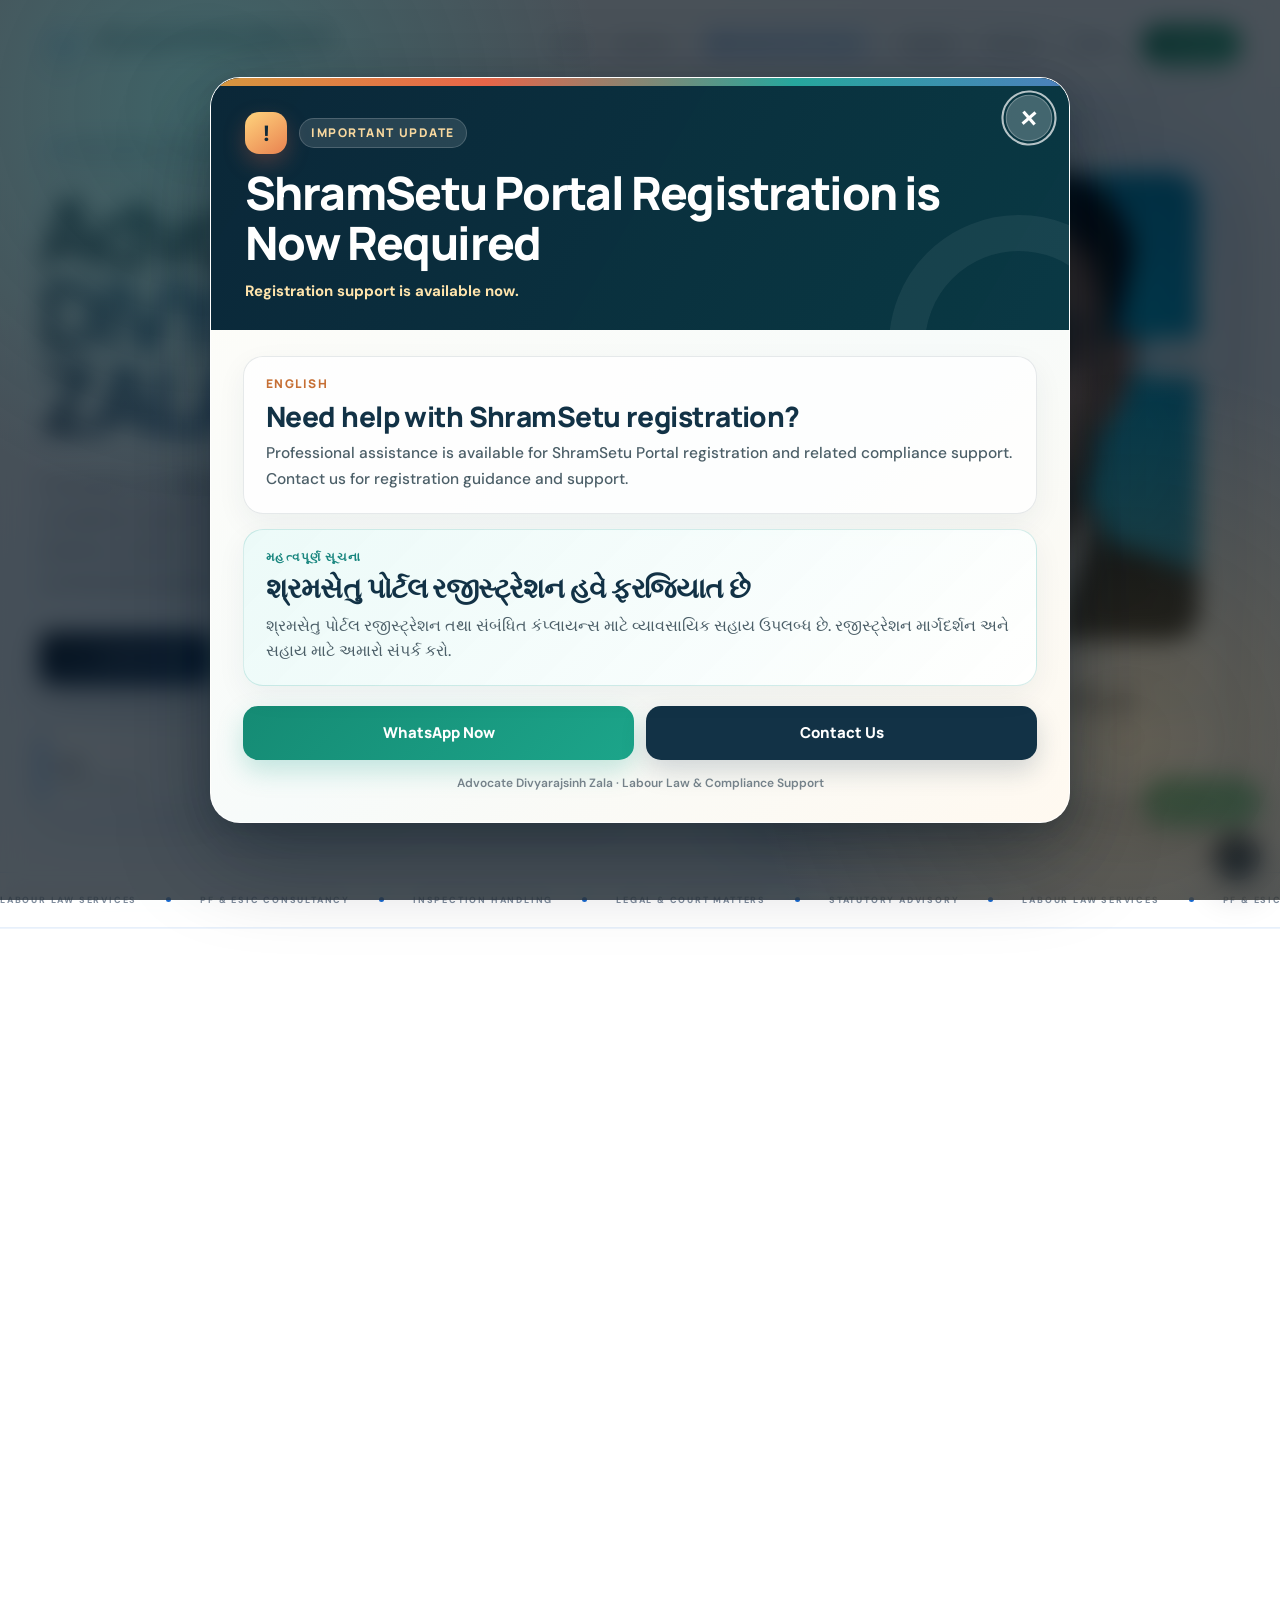
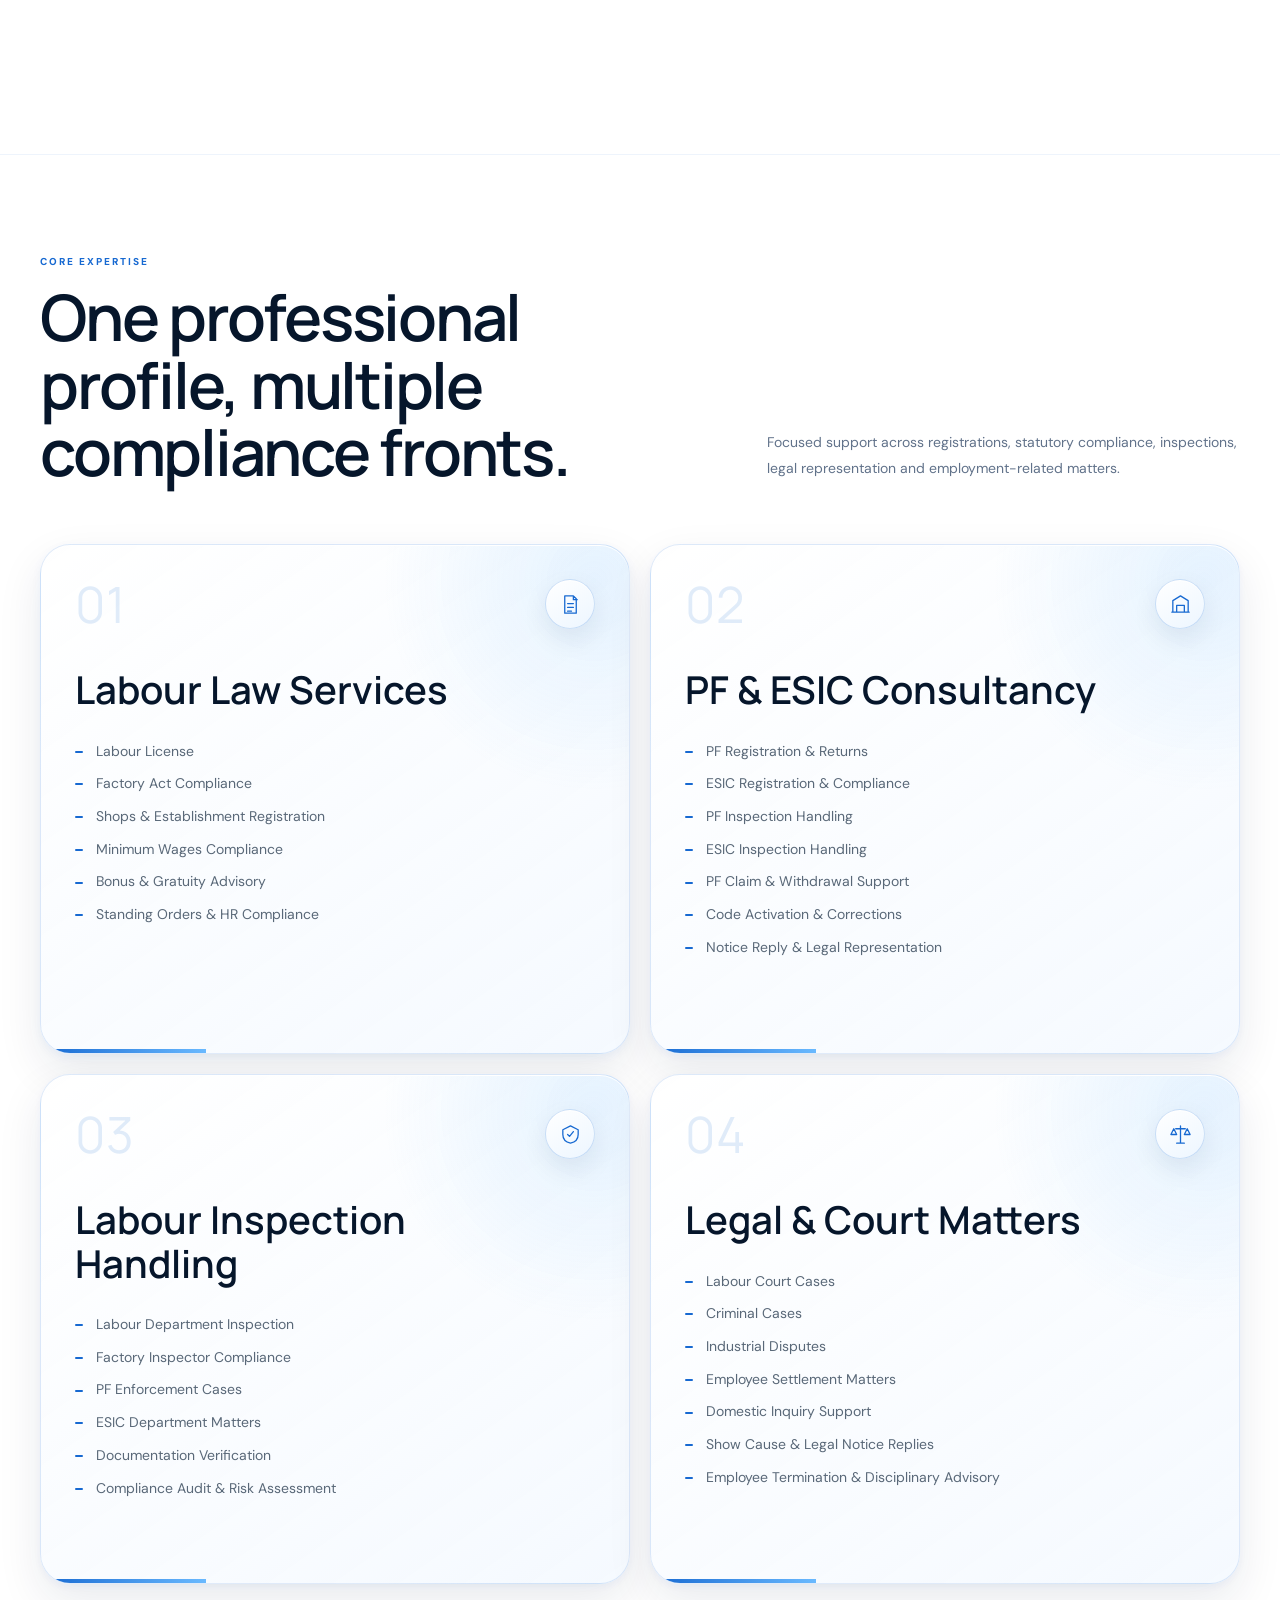
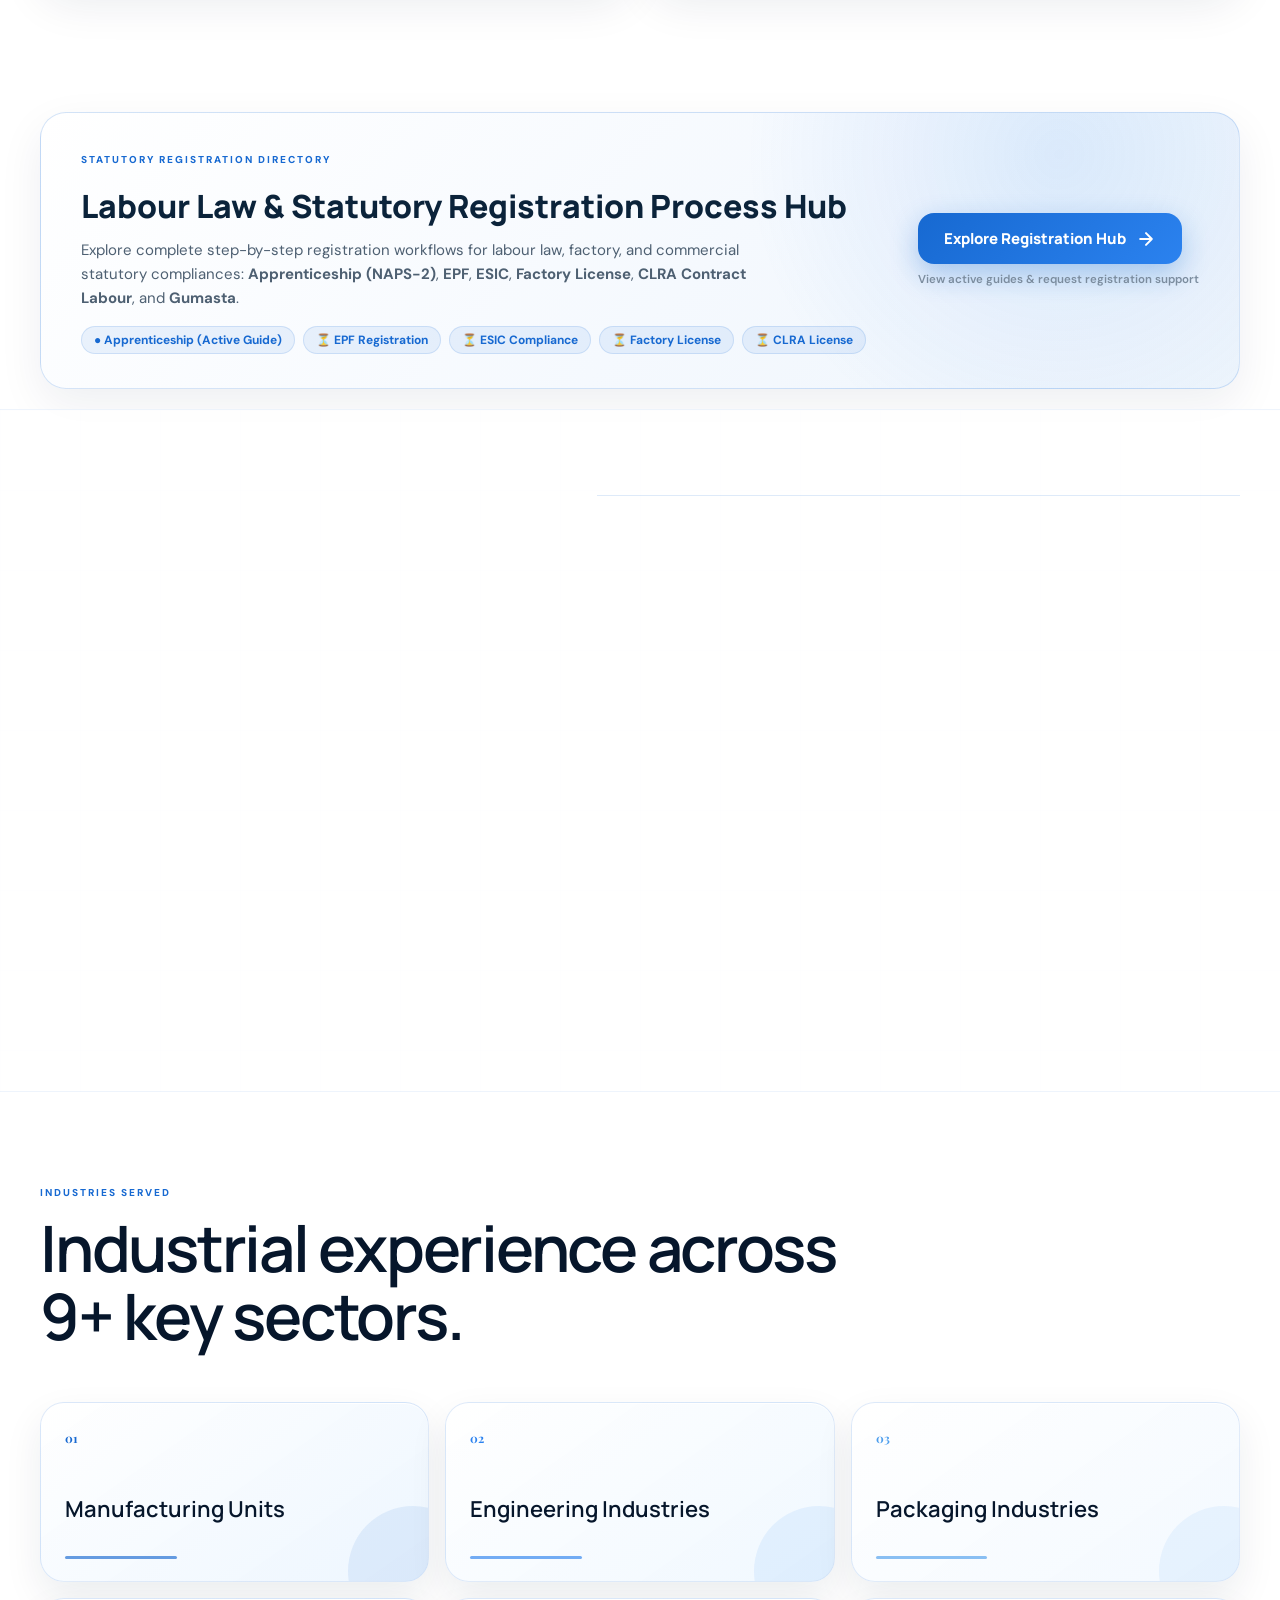
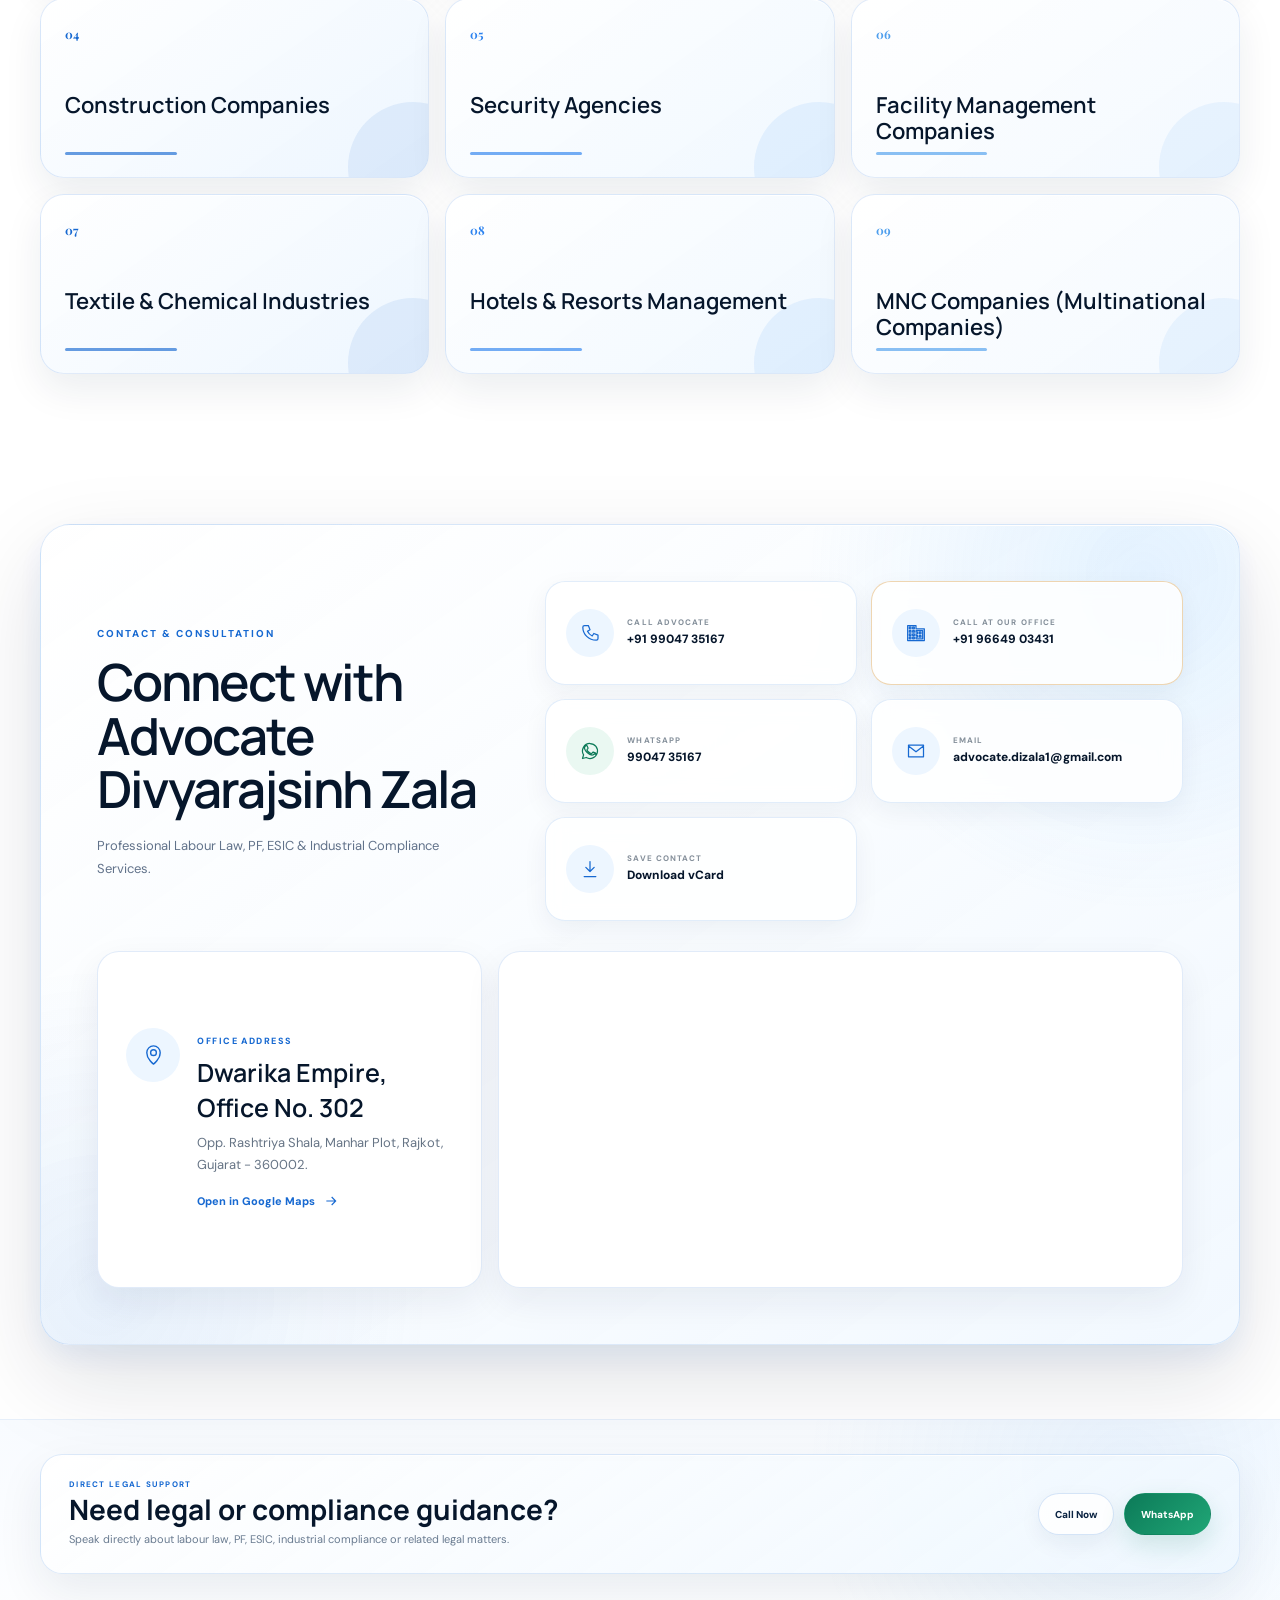
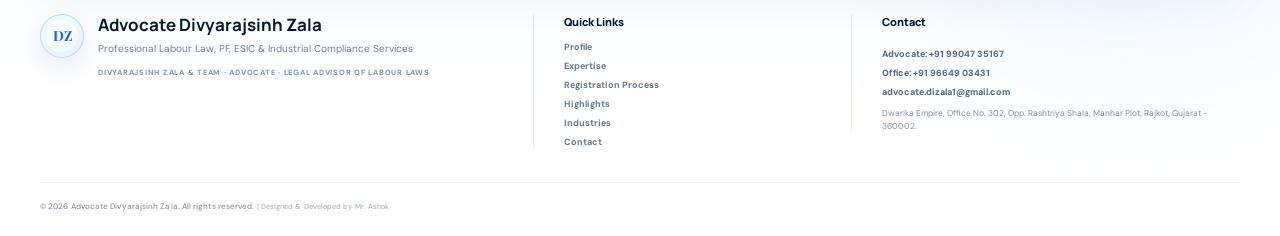
==== commit 04e05197: "new files" ====
--- a/index.html
+++ b/index.html
@@ -366,6 +366,10 @@
       <nav class="main-nav" id="main-nav" aria-label="Primary navigation">
         <a href="#about">Profile</a>
         <a href="#services">Expertise</a>
+        <a href="registration-process.html" class="nav-apprentice-btn">
+          <svg viewBox="0 0 24 24" width="15" height="15" fill="currentColor" aria-hidden="true"><path d="M19 3H5c-1.1 0-2 .9-2 2v14c0 1.1.9 2 2 2h14c1.1 0 2-.9 2-2V5c0-1.1-.9-2-2-2zm-5 14H7v-2h7v2zm3-4H7v-2h10v2zm0-4H7V7h10v2z"/></svg>
+          Registration Process
+        </a>
         <a href="#highlights">Highlights</a>
         <a href="#industries">Industries</a>
         <a href="#contact">Contact</a>
@@ -611,6 +615,37 @@
       </div>
     </section>
 
+    <!-- =========================================================
+         REGISTRATION PROCESS HUB BANNER (POINTS TO REGISTRATION HUB)
+         ========================================================= -->
+    <section class="apprenticeship-teaser-section" id="registration-processes">
+      <div class="container">
+        <div class="apprentice-teaser-card reveal">
+          <div class="teaser-left">
+            <span class="eyebrow eyebrow-teal">Statutory Registration Directory</span>
+            <h2>Labour Law &amp; Statutory Registration Process Hub</h2>
+            <p>
+              Explore complete step-by-step registration workflows for labour law, factory, and commercial statutory compliances: <strong>Apprenticeship (NAPS-2)</strong>, <strong>EPF</strong>, <strong>ESIC</strong>, <strong>Factory License</strong>, <strong>CLRA Contract Labour</strong>, and <strong>Gumasta</strong>.
+            </p>
+            <div class="teaser-pills">
+              <span>● Apprenticeship (Active Guide)</span>
+              <span>⏳ EPF Registration</span>
+              <span>⏳ ESIC Compliance</span>
+              <span>⏳ Factory License</span>
+              <span>⏳ CLRA License</span>
+            </div>
+          </div>
+          <div class="teaser-right">
+            <a class="btn-open-guide" href="registration-process.html">
+              <span>Explore Registration Hub</span>
+              <svg viewBox="0 0 24 24" width="20" height="20" fill="none" stroke="currentColor" stroke-width="2.4" stroke-linecap="round" stroke-linejoin="round" aria-hidden="true"><path d="M5 12h14M12 5l7 7-7 7"/></svg>
+            </a>
+            <small>View active guides &amp; request registration support</small>
+          </div>
+        </div>
+      </div>
+    </section>
+
     <section class="highlights section-space" id="highlights">
       <div class="container highlight-grid">
         <div class="highlight-intro reveal">
@@ -726,7 +761,14 @@
                 <span class="contact-icon">
                   <svg viewBox="0 0 24 24" aria-hidden="true"><path d="M6 3h4l2 5-3 2c1.4 3 2.6 4.2 5.6 5.6l2-3 5 2v4c0 1.1-.9 2-2 2C10.4 20.6 3.4 13.6 3.4 5c0-1.1.9-2 2-2H6Z"/></svg>
                 </span>
-                <span><small>Call</small><strong>+91 99047 35167</strong></span>
+                <span><small>Call Advocate</small><strong>+91 99047 35167</strong></span>
+              </a>
+
+              <a class="contact-action contact-call" href="tel:+919664903431" style="border-color: rgba(214, 154, 64, 0.4);">
+                <span class="contact-icon">
+                  <svg viewBox="0 0 24 24" aria-hidden="true"><path d="M12 7V3H2v18h20V7H12zM6 19H4v-2h2v2zm0-4H4v-2h2v2zm0-4H4V9h2v2zm0-4H4V5h2v2zm4 12H8v-2h2v2zm0-4H8v-2h2v2zm0-4H8V9h2v2zm0-4H8V5h2v2zm10 12h-8v-2h2v-2h-2v-2h2v-2h-2V9h8v10zm-2-8h-2v2h2v-2zm0 4h-2v2h2v-2z"/></svg>
+                </span>
+                <span><small>Call at Our Office</small><strong>+91 96649 03431</strong></span>
               </a>
 
               <a class="contact-action contact-wa" href="https://wa.me/919904735167" target="_blank" rel="noopener">
@@ -811,6 +853,7 @@
           <nav class="footer-nav" aria-label="Footer navigation">
             <a href="#about">Profile</a>
             <a href="#services">Expertise</a>
+            <a href="registration-process.html">Registration Process</a>
             <a href="#highlights">Highlights</a>
             <a href="#industries">Industries</a>
             <a href="#contact">Contact</a>
@@ -819,7 +862,8 @@
 
         <div class="footer-contact">
           <strong>Contact</strong>
-          <a href="tel:+919904735167">+91 99047 35167</a>
+          <a href="tel:+919904735167">Advocate: +91 99047 35167</a>
+          <a href="tel:+919664903431">Office: +91 96649 03431</a>
           <a href="mailto:advocate.dizala1@gmail.com">advocate.dizala1@gmail.com</a>
           <p>Dwarika Empire, Office No. 302, Opp. Rashtriya Shala, Manhar Plot, Rajkot, Gujarat - 360002.</p>
         </div>
--- a/style.css
+++ b/style.css
@@ -2282,3 +2282,944 @@
   .footer-teamline{font-size:7px;line-height:1.6}
 }
 
+/* =========================================================
+   Apprenticeship Registration & Statutory Guide Section
+   ========================================================= */
+
+/* Header Nav Apprentice Button */
+.main-nav .nav-apprentice-btn {
+  display: inline-flex;
+  align-items: center;
+  gap: 7px;
+  padding: 8px 15px;
+  border-radius: 999px;
+  background: linear-gradient(135deg, rgba(23, 105, 209, 0.08), rgba(105, 185, 255, 0.16));
+  border: 1px solid rgba(23, 105, 209, 0.28);
+  color: #1769d1 !important;
+  font-size: 11.5px;
+  font-weight: 700;
+  letter-spacing: .02em;
+  transition: all .24s cubic-bezier(.2,.8,.2,1);
+}
+
+.main-nav .nav-apprentice-btn svg {
+  display: inline-block;
+  vertical-align: middle;
+  color: #1769d1;
+  transition: transform .2s ease;
+}
+
+.main-nav .nav-apprentice-btn::after {
+  display: none !important;
+}
+
+.main-nav .nav-apprentice-btn:hover,
+.main-nav .nav-apprentice-btn.active {
+  background: linear-gradient(135deg, #1769d1, #2b82ef);
+  color: #ffffff !important;
+  border-color: transparent;
+  box-shadow: 0 8px 22px rgba(23, 105, 209, 0.28);
+  transform: translateY(-1.5px);
+}
+
+.main-nav .nav-apprentice-btn:hover svg,
+.main-nav .nav-apprentice-btn.active svg {
+  color: #ffffff;
+  transform: scale(1.1);
+}
+
+@media (max-width: 900px) {
+  .main-nav .nav-apprentice-btn {
+    font-size: 18px !important;
+    padding: 12px 24px !important;
+    justify-content: center;
+    border-radius: 16px !important;
+    margin: 4px 0;
+  }
+  .main-nav .nav-apprentice-btn svg {
+    width: 20px;
+    height: 20px;
+  }
+}
+
+/* Teaser Card on Homepage */
+.apprenticeship-teaser-section {
+  padding: 40px 0 20px;
+  position: relative;
+}
+
+.apprentice-teaser-card {
+  display: flex;
+  align-items: center;
+  justify-content: space-between;
+  gap: 32px;
+  flex-wrap: wrap;
+  padding: 34px 40px;
+  border-radius: 26px;
+  background:
+    radial-gradient(circle at 85% 15%, rgba(43, 130, 239, 0.12), transparent 30%),
+    linear-gradient(135deg, #ffffff 0%, #f5f9fe 55%, #eef5fc 100%);
+  border: 1px solid rgba(23, 105, 209, 0.18);
+  box-shadow: 0 16px 45px rgba(10, 35, 65, 0.07);
+}
+
+.teaser-left {
+  flex: 1;
+  min-width: 300px;
+}
+
+.teaser-left h2 {
+  margin: 6px 0 12px;
+  font-family: var(--display);
+  font-size: clamp(22px, 2.7vw, 32px);
+  font-weight: 800;
+  color: #0b233a;
+  line-height: 1.2;
+}
+
+.teaser-left p {
+  margin: 0 0 16px;
+  color: #4e6072;
+  font-size: 15px;
+  line-height: 1.6;
+  max-width: 680px;
+}
+
+.teaser-pills {
+  display: flex;
+  flex-wrap: wrap;
+  gap: 8px;
+}
+
+.teaser-pills span {
+  display: inline-block;
+  padding: 5px 12px;
+  border-radius: 999px;
+  background: rgba(23, 105, 209, 0.08);
+  border: 1px solid rgba(23, 105, 209, 0.14);
+  color: #1769d1;
+  font-size: 12px;
+  font-weight: 700;
+}
+
+.teaser-right {
+  display: flex;
+  flex-direction: column;
+  align-items: flex-start;
+  gap: 8px;
+}
+
+.btn-open-guide {
+  display: inline-flex;
+  align-items: center;
+  gap: 10px;
+  padding: 15px 26px;
+  border-radius: 16px;
+  background: linear-gradient(135deg, #1769d1, #2b82ef);
+  color: #ffffff !important;
+  font-family: var(--display);
+  font-size: 15px;
+  font-weight: 800;
+  text-decoration: none;
+  box-shadow: 0 10px 28px rgba(23, 105, 209, 0.32);
+  transition: all .24s cubic-bezier(.2,.8,.2,1);
+}
+
+.btn-open-guide:hover {
+  transform: translateY(-2px);
+  box-shadow: 0 14px 34px rgba(23, 105, 209, 0.42);
+  color: #ffffff;
+}
+
+.btn-open-guide svg {
+  transition: transform .2s ease;
+}
+
+.btn-open-guide:hover svg {
+  transform: translateX(4px);
+}
+
+.teaser-right small {
+  font-size: 11.5px;
+  color: #7b8c9e;
+  font-weight: 600;
+}
+
+@media (max-width: 768px) {
+  .apprentice-teaser-card {
+    padding: 26px 20px;
+  }
+  .teaser-right {
+    width: 100%;
+  }
+  .btn-open-guide {
+    width: 100%;
+    justify-content: center;
+  }
+}
+
+/* Section Container & Notice Strip */
+.apprenticeship {
+  position: relative;
+  background:
+    radial-gradient(circle at 10% 12%, rgba(43, 130, 239, 0.05), transparent 30%),
+    radial-gradient(circle at 90% 80%, rgba(32, 166, 118, 0.05), transparent 30%),
+    linear-gradient(180deg, #ffffff 0%, #f7fafd 50%, #ffffff 100%);
+  overflow: hidden;
+}
+
+.apprentice-notice-strip {
+  display: flex;
+  flex-wrap: wrap;
+  gap: 12px;
+  margin: -10px 0 32px;
+}
+
+.notice-pill {
+  display: inline-flex;
+  align-items: center;
+  gap: 8px;
+  padding: 6px 14px 6px 7px;
+  border-radius: 999px;
+  background: #ffffff;
+  border: 1px solid rgba(23, 105, 209, 0.14);
+  box-shadow: 0 4px 16px rgba(10, 35, 65, 0.04);
+  font-size: 13px;
+  font-weight: 600;
+  color: #213547;
+}
+
+.notice-tag {
+  display: inline-block;
+  padding: 3px 9px;
+  border-radius: 999px;
+  background: rgba(23, 105, 209, 0.10);
+  color: #1769d1;
+  font-size: 11px;
+  font-weight: 800;
+  text-transform: uppercase;
+  letter-spacing: .06em;
+}
+
+.notice-tag.tag-green {
+  background: rgba(32, 166, 118, 0.12);
+  color: #0c7a58;
+}
+
+.notice-tag.tag-amber {
+  background: rgba(230, 126, 34, 0.12);
+  color: #b85e09;
+}
+
+.notice-tag.tag-blue {
+  background: rgba(43, 130, 239, 0.12);
+  color: #1769d1;
+}
+
+/* Interactive Tabs */
+.apprentice-tabs-wrapper {
+  margin-bottom: 34px;
+}
+
+.apprentice-tabs {
+  display: flex;
+  gap: 12px;
+  flex-wrap: wrap;
+  padding: 8px;
+  border-radius: 20px;
+  background: rgba(235, 243, 252, 0.7);
+  border: 1px solid rgba(23, 105, 209, 0.12);
+}
+
+.apprentice-tab-btn {
+  flex: 1;
+  min-width: 220px;
+  display: inline-flex;
+  align-items: center;
+  justify-content: center;
+  gap: 10px;
+  padding: 14px 22px;
+  border-radius: 14px;
+  border: 1px solid transparent;
+  background: transparent;
+  color: #4a5c70;
+  font-family: var(--display);
+  font-size: 15px;
+  font-weight: 700;
+  cursor: pointer;
+  transition: all .24s ease;
+}
+
+.apprentice-tab-btn svg {
+  flex-shrink: 0;
+  transition: transform .2s ease;
+}
+
+.apprentice-tab-btn:hover {
+  color: #10263c;
+  background: rgba(255, 255, 255, 0.65);
+}
+
+.apprentice-tab-btn.active {
+  background: #ffffff;
+  color: #1769d1;
+  border-color: rgba(23, 105, 209, 0.18);
+  box-shadow: 0 8px 24px rgba(23, 105, 209, 0.12);
+}
+
+.apprentice-tab-btn.active svg {
+  transform: scale(1.1);
+}
+
+.apprentice-tab-panel {
+  display: none;
+  animation: tabFadeIn .32s ease forwards;
+}
+
+.apprentice-tab-panel.active {
+  display: block;
+}
+
+@keyframes tabFadeIn {
+  from { opacity: 0; transform: translateY(8px); }
+  to { opacity: 1; transform: translateY(0); }
+}
+
+/* Documents Checklist Box */
+.apprentice-doc-box {
+  background: linear-gradient(135deg, #ffffff 0%, #f6fafd 100%);
+  border-radius: 24px;
+  border: 1px solid rgba(23, 105, 209, 0.14);
+  box-shadow: 0 12px 38px rgba(10, 35, 65, 0.05);
+  padding: 28px 32px;
+  margin-bottom: 34px;
+}
+
+.doc-box-header {
+  display: flex;
+  align-items: center;
+  gap: 16px;
+  margin-bottom: 22px;
+  padding-bottom: 18px;
+  border-bottom: 1px solid rgba(23, 105, 209, 0.09);
+}
+
+.doc-box-header .doc-icon {
+  font-size: 32px;
+  line-height: 1;
+}
+
+.doc-box-header h3 {
+  margin: 0 0 4px;
+  font-family: var(--display);
+  font-size: 21px;
+  font-weight: 800;
+  color: #0d2740;
+}
+
+.doc-box-header p {
+  margin: 0;
+  color: #5d6e80;
+  font-size: 14.5px;
+}
+
+.doc-items-grid {
+  display: grid;
+  grid-template-columns: repeat(auto-fit, minmax(280px, 1fr));
+  gap: 16px;
+}
+
+.doc-item {
+  display: flex;
+  align-items: flex-start;
+  gap: 12px;
+  padding: 14px 16px;
+  background: #ffffff;
+  border-radius: 14px;
+  border: 1px solid rgba(23, 105, 209, 0.08);
+  box-shadow: 0 3px 12px rgba(10, 35, 65, 0.03);
+}
+
+.doc-item .check-icon {
+  width: 24px;
+  height: 24px;
+  flex-shrink: 0;
+  display: grid;
+  place-items: center;
+  border-radius: 50%;
+  background: rgba(32, 166, 118, 0.12);
+  color: #178a63;
+  font-weight: 800;
+  font-size: 13px;
+  margin-top: 1px;
+}
+
+.doc-item strong {
+  display: block;
+  font-size: 14px;
+  font-weight: 700;
+  color: #10263c;
+  margin-bottom: 2px;
+}
+
+.doc-item span {
+  display: block;
+  font-size: 12.5px;
+  color: #637385;
+  line-height: 1.45;
+}
+
+/* Step-by-Step List & Cards */
+.apprentice-steps-list {
+  display: grid;
+  gap: 20px;
+  margin-bottom: 34px;
+}
+
+.apprentice-step-card {
+  display: grid;
+  grid-template-columns: 88px 1fr;
+  gap: 24px;
+  background: #ffffff;
+  border-radius: 24px;
+  border: 1px solid rgba(23, 105, 209, 0.11);
+  box-shadow: 0 10px 32px rgba(10, 35, 65, 0.04);
+  padding: 28px 32px;
+  transition: transform .22s ease, box-shadow .22s ease, border-color .22s ease;
+}
+
+.apprentice-step-card:hover {
+  transform: translateY(-2px);
+  border-color: rgba(23, 105, 209, 0.24);
+  box-shadow: 0 16px 42px rgba(23, 105, 209, 0.09);
+}
+
+.step-badge {
+  width: 80px;
+  height: 80px;
+  border-radius: 20px;
+  display: flex;
+  flex-direction: column;
+  align-items: center;
+  justify-content: center;
+  background: linear-gradient(135deg, #0f2d48, #184873);
+  color: #ffffff;
+  font-family: var(--display);
+  font-size: 14px;
+  font-weight: 800;
+  text-transform: uppercase;
+  letter-spacing: .08em;
+  box-shadow: 0 10px 24px rgba(15, 45, 72, 0.18);
+  flex-shrink: 0;
+}
+
+.step-content {
+  display: flex;
+  flex-direction: column;
+}
+
+.step-head {
+  display: flex;
+  align-items: center;
+  justify-content: space-between;
+  gap: 12px;
+  flex-wrap: wrap;
+  margin-bottom: 10px;
+}
+
+.step-head h4 {
+  margin: 0;
+  font-family: var(--display);
+  font-size: 20px;
+  font-weight: 800;
+  color: #0e2741;
+}
+
+.step-tag {
+  display: inline-block;
+  padding: 4px 10px;
+  border-radius: 999px;
+  background: rgba(23, 105, 209, 0.09);
+  color: #1769d1;
+  font-size: 11.5px;
+  font-weight: 700;
+}
+
+.step-tag.tag-urgent {
+  background: rgba(231, 76, 60, 0.10);
+  color: #c0392b;
+}
+
+.apprentice-step-card p {
+  margin: 0 0 12px;
+  font-size: 15px;
+  line-height: 1.65;
+  color: #4b5d6f;
+}
+
+.step-bullets {
+  margin: 0 0 12px;
+  padding-left: 20px;
+  color: #4b5d6f;
+  font-size: 14.5px;
+  line-height: 1.6;
+}
+
+.step-bullets li {
+  margin-bottom: 6px;
+}
+
+.step-bullets strong {
+  color: #12283d;
+}
+
+.step-highlight {
+  margin-top: 10px;
+  padding: 12px 16px;
+  border-radius: 12px;
+  background: linear-gradient(135deg, rgba(254, 249, 231, 0.9), rgba(255, 243, 205, 0.8));
+  border-left: 4px solid #f39c12;
+  font-size: 13.5px;
+  color: #7d5a08;
+  line-height: 1.5;
+}
+
+/* Action CTA Strip */
+.apprentice-action-cta {
+  display: flex;
+  align-items: center;
+  justify-content: space-between;
+  gap: 24px;
+  flex-wrap: wrap;
+  background: linear-gradient(135deg, #0e2840 0%, #153c61 100%);
+  border-radius: 22px;
+  padding: 24px 30px;
+  color: #ffffff;
+  box-shadow: 0 14px 40px rgba(14, 40, 64, 0.16);
+  margin-bottom: 24px;
+}
+
+.action-cta-text h4 {
+  margin: 0 0 4px;
+  font-family: var(--display);
+  font-size: 19px;
+  font-weight: 800;
+  color: #ffffff;
+}
+
+.action-cta-text p {
+  margin: 0;
+  font-size: 14px;
+  color: #b5cbe0;
+}
+
+.action-cta-buttons {
+  display: flex;
+  gap: 12px;
+  flex-wrap: wrap;
+}
+
+.btn-portal {
+  display: inline-flex;
+  align-items: center;
+  justify-content: center;
+  gap: 8px;
+  padding: 12px 20px;
+  border-radius: 12px;
+  font-family: var(--display);
+  font-size: 13.5px;
+  font-weight: 700;
+  text-decoration: none;
+  transition: all .2s ease;
+}
+
+.btn-portal-primary {
+  background: linear-gradient(135deg, #2b82ef, #1769d1);
+  color: #ffffff;
+  box-shadow: 0 6px 18px rgba(43, 130, 239, 0.32);
+}
+
+.btn-portal-primary:hover {
+  transform: translateY(-2px);
+  box-shadow: 0 10px 24px rgba(43, 130, 239, 0.42);
+}
+
+.btn-portal-ghost {
+  background: rgba(255, 255, 255, 0.12);
+  color: #ffffff;
+  border: 1px solid rgba(255, 255, 255, 0.22);
+}
+
+.btn-portal-ghost:hover {
+  background: rgba(255, 255, 255, 0.22);
+  transform: translateY(-2px);
+}
+
+/* Rules & Slabs Tab Styles */
+.rules-highlight-cards {
+  display: grid;
+  grid-template-columns: repeat(auto-fit, minmax(320px, 1fr));
+  gap: 22px;
+  margin-bottom: 30px;
+}
+
+.rule-card {
+  background: #ffffff;
+  border-radius: 24px;
+  border: 1px solid rgba(23, 105, 209, 0.12);
+  box-shadow: 0 12px 36px rgba(10, 35, 65, 0.05);
+  padding: 28px 30px;
+}
+
+.rule-badge {
+  display: inline-block;
+  padding: 4px 11px;
+  border-radius: 999px;
+  background: rgba(23, 105, 209, 0.10);
+  color: #1769d1;
+  font-size: 11.5px;
+  font-weight: 800;
+  text-transform: uppercase;
+  letter-spacing: .06em;
+  margin-bottom: 12px;
+}
+
+.rule-badge.tag-green {
+  background: rgba(32, 166, 118, 0.12);
+  color: #0c7a58;
+}
+
+.rule-card h3 {
+  margin: 0 0 12px;
+  font-family: var(--display);
+  font-size: 20px;
+  font-weight: 800;
+  color: #0e2741;
+}
+
+.rule-card p {
+  margin: 0 0 16px;
+  color: #556779;
+  font-size: 14.5px;
+  line-height: 1.6;
+}
+
+.quota-breakdown {
+  display: grid;
+  gap: 12px;
+}
+
+.quota-row {
+  padding: 12px 14px;
+  border-radius: 12px;
+  background: #f7fafd;
+  border: 1px solid rgba(23, 105, 209, 0.08);
+  font-size: 13.5px;
+  line-height: 1.5;
+  color: #4b5d6f;
+}
+
+.quota-row strong {
+  display: block;
+  color: #10263c;
+  margin-bottom: 3px;
+  font-size: 14px;
+}
+
+.benefit-points {
+  margin: 0;
+  padding: 0;
+  list-style: none;
+  display: grid;
+  gap: 12px;
+}
+
+.benefit-points li {
+  padding: 12px 14px;
+  border-radius: 12px;
+  background: #f7fafd;
+  border: 1px solid rgba(23, 105, 209, 0.08);
+  font-size: 13.5px;
+  line-height: 1.5;
+  color: #4b5d6f;
+}
+
+.benefit-points strong {
+  display: block;
+  color: #10263c;
+  margin-bottom: 3px;
+  font-size: 14px;
+}
+
+/* Stipend Table Card */
+.stipend-table-card {
+  background: #ffffff;
+  border-radius: 24px;
+  border: 1px solid rgba(23, 105, 209, 0.12);
+  box-shadow: 0 12px 38px rgba(10, 35, 65, 0.05);
+  padding: 30px;
+  margin-bottom: 34px;
+}
+
+.stipend-card-header {
+  display: flex;
+  align-items: center;
+  justify-content: space-between;
+  gap: 16px;
+  flex-wrap: wrap;
+  margin-bottom: 20px;
+  padding-bottom: 16px;
+  border-bottom: 1px solid rgba(23, 105, 209, 0.09);
+}
+
+.stipend-card-header h3 {
+  margin: 0 0 4px;
+  font-family: var(--display);
+  font-size: 21px;
+  font-weight: 800;
+  color: #0e2741;
+}
+
+.stipend-card-header p {
+  margin: 0;
+  color: #5d6e80;
+  font-size: 14px;
+}
+
+.stipend-rule-tag {
+  display: inline-block;
+  padding: 5px 12px;
+  border-radius: 999px;
+  background: rgba(32, 166, 118, 0.10);
+  color: #0c7a58;
+  font-size: 12px;
+  font-weight: 800;
+  letter-spacing: .04em;
+}
+
+.table-responsive {
+  overflow-x: auto;
+  -webkit-overflow-scrolling: touch;
+}
+
+.stipend-table {
+  width: 100%;
+  border-collapse: separate;
+  border-spacing: 0;
+  text-align: left;
+}
+
+.stipend-table th {
+  padding: 13px 16px;
+  background: #f4f8fc;
+  font-family: var(--display);
+  font-size: 13px;
+  font-weight: 800;
+  color: #0d263e;
+  border-bottom: 2px solid rgba(23, 105, 209, 0.12);
+  letter-spacing: .02em;
+}
+
+.stipend-table th:first-child { border-radius: 12px 0 0 0; }
+.stipend-table th:last-child { border-radius: 0 12px 0 0; }
+
+.stipend-table td {
+  padding: 14px 16px;
+  font-size: 14px;
+  color: #4b5d6f;
+  border-bottom: 1px solid rgba(23, 105, 209, 0.08);
+  vertical-align: middle;
+}
+
+.stipend-table tr:hover td {
+  background: rgba(244, 248, 252, 0.6);
+}
+
+.rate-pill {
+  display: inline-block;
+  padding: 5px 12px;
+  border-radius: 999px;
+  background: linear-gradient(135deg, rgba(32, 166, 118, 0.14), rgba(46, 159, 117, 0.08));
+  color: #0a6f4f;
+  font-weight: 800;
+  font-size: 13.5px;
+}
+
+.stipend-footnote {
+  margin: 16px 0 0;
+  font-size: 12.5px;
+  color: #7b8b9d;
+  font-style: italic;
+  line-height: 1.5;
+}
+
+/* Legal Consultancy Callout Banner */
+.apprentice-consult-banner {
+  display: flex;
+  align-items: center;
+  justify-content: space-between;
+  gap: 30px;
+  flex-wrap: wrap;
+  padding: 34px 38px;
+  border-radius: 26px;
+  background:
+    radial-gradient(circle at 92% 16%, rgba(214, 154, 64, 0.18), transparent 30%),
+    linear-gradient(135deg, #0a1b2d 0%, #0e2942 55%, #123758 100%);
+  color: #ffffff;
+  box-shadow: 0 18px 50px rgba(10, 27, 45, 0.22);
+}
+
+.consult-banner-content {
+  flex: 1;
+  min-width: 300px;
+}
+
+.consult-tag {
+  display: inline-block;
+  padding: 4px 11px;
+  border-radius: 999px;
+  background: rgba(255, 212, 125, 0.18);
+  border: 1px solid rgba(255, 212, 125, 0.3);
+  color: #ffd47d;
+  font-size: 11.5px;
+  font-weight: 800;
+  letter-spacing: .06em;
+  text-transform: uppercase;
+  margin-bottom: 12px;
+}
+
+.consult-banner-content h3 {
+  margin: 0 0 10px;
+  font-family: var(--display);
+  font-size: clamp(21px, 2.6vw, 28px);
+  font-weight: 800;
+  color: #ffffff;
+  line-height: 1.25;
+}
+
+.consult-banner-content p {
+  margin: 0 0 16px;
+  color: #c4d7e8;
+  font-size: 14.5px;
+  line-height: 1.6;
+}
+
+.consult-feature-chips {
+  display: flex;
+  flex-wrap: wrap;
+  gap: 8px;
+}
+
+.consult-feature-chips span {
+  display: inline-block;
+  padding: 5px 11px;
+  border-radius: 8px;
+  background: rgba(255, 255, 255, 0.08);
+  border: 1px solid rgba(255, 255, 255, 0.12);
+  color: #e5f1fb;
+  font-size: 12px;
+  font-weight: 600;
+}
+
+.consult-banner-actions {
+  display: flex;
+  flex-direction: column;
+  gap: 12px;
+  min-width: 210px;
+}
+
+.btn-consult-wa {
+  display: inline-flex;
+  align-items: center;
+  justify-content: center;
+  gap: 9px;
+  padding: 14px 22px;
+  border-radius: 14px;
+  background: linear-gradient(135deg, #158b74, #1ca58a);
+  color: #ffffff;
+  font-family: var(--display);
+  font-size: 14.5px;
+  font-weight: 800;
+  text-decoration: none;
+  box-shadow: 0 10px 24px rgba(28, 165, 138, 0.28);
+  transition: transform .2s ease, box-shadow .2s ease;
+}
+
+.btn-consult-wa:hover {
+  transform: translateY(-2px);
+  box-shadow: 0 14px 30px rgba(28, 165, 138, 0.38);
+}
+
+.btn-consult-call {
+  display: inline-flex;
+  align-items: center;
+  justify-content: center;
+  gap: 9px;
+  padding: 13px 22px;
+  border-radius: 14px;
+  background: rgba(255, 255, 255, 0.12);
+  border: 1px solid rgba(255, 255, 255, 0.22);
+  color: #ffffff;
+  font-family: var(--display);
+  font-size: 14px;
+  font-weight: 700;
+  text-decoration: none;
+  transition: transform .2s ease, background .2s ease;
+}
+
+.btn-consult-call:hover {
+  background: rgba(255, 255, 255, 0.22);
+  transform: translateY(-2px);
+}
+
+/* Responsive Adjustments */
+@media (max-width: 768px) {
+  .apprentice-step-card {
+    grid-template-columns: 1fr;
+    gap: 16px;
+    padding: 22px;
+  }
+  .step-badge {
+    width: 64px;
+    height: 50px;
+    font-size: 12px;
+    border-radius: 14px;
+  }
+  .apprentice-doc-box {
+    padding: 22px;
+  }
+  .doc-items-grid {
+    grid-template-columns: 1fr;
+  }
+  .stipend-table-card {
+    padding: 20px;
+  }
+  .apprentice-consult-banner {
+    padding: 24px 20px;
+  }
+  .consult-banner-actions {
+    width: 100%;
+  }
+  .btn-consult-wa, .btn-consult-call {
+    width: 100%;
+  }
+  .apprentice-tabs {
+    flex-direction: column;
+  }
+  .apprentice-tab-btn {
+    min-width: 100%;
+  }
+  .apprentice-action-cta {
+    flex-direction: column;
+    align-items: flex-start;
+  }
+  .action-cta-buttons {
+    width: 100%;
+  }
+  .btn-portal {
+    flex: 1;
+    text-align: center;
+  }
+}
+
+
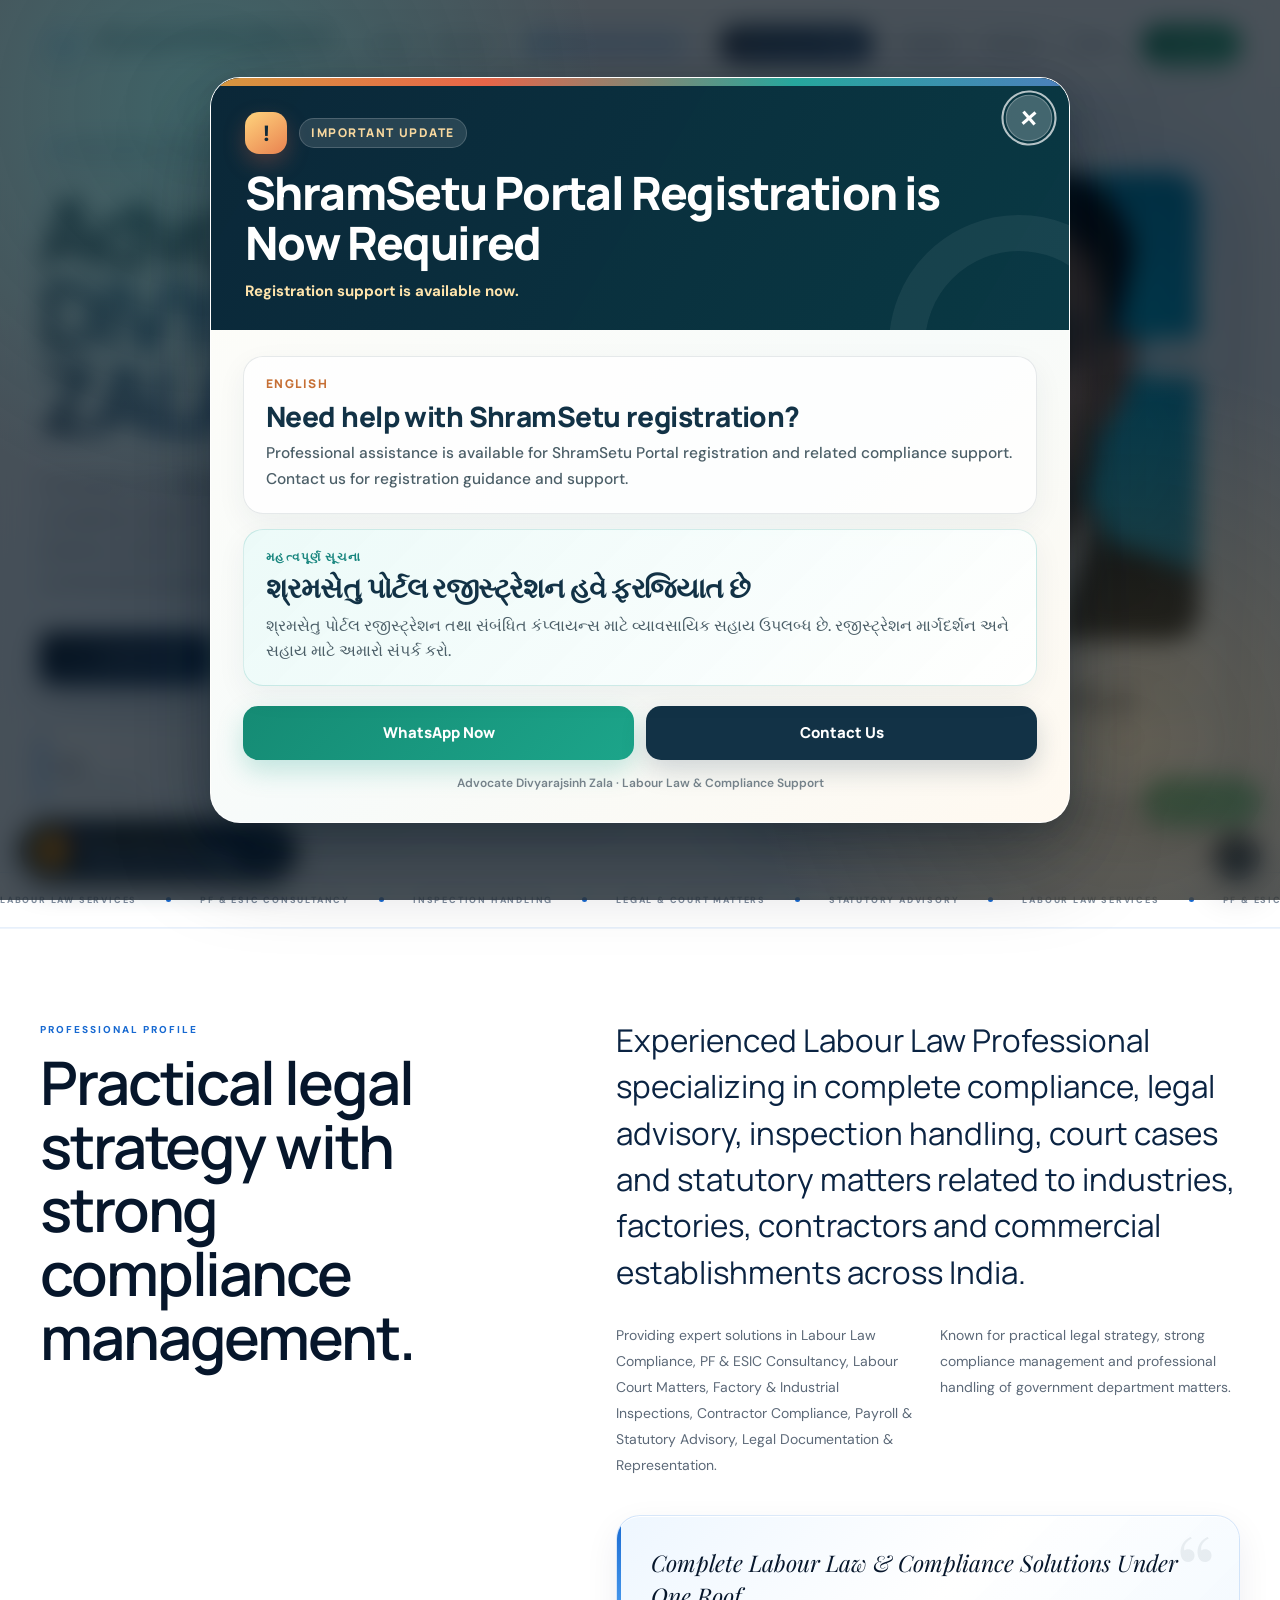
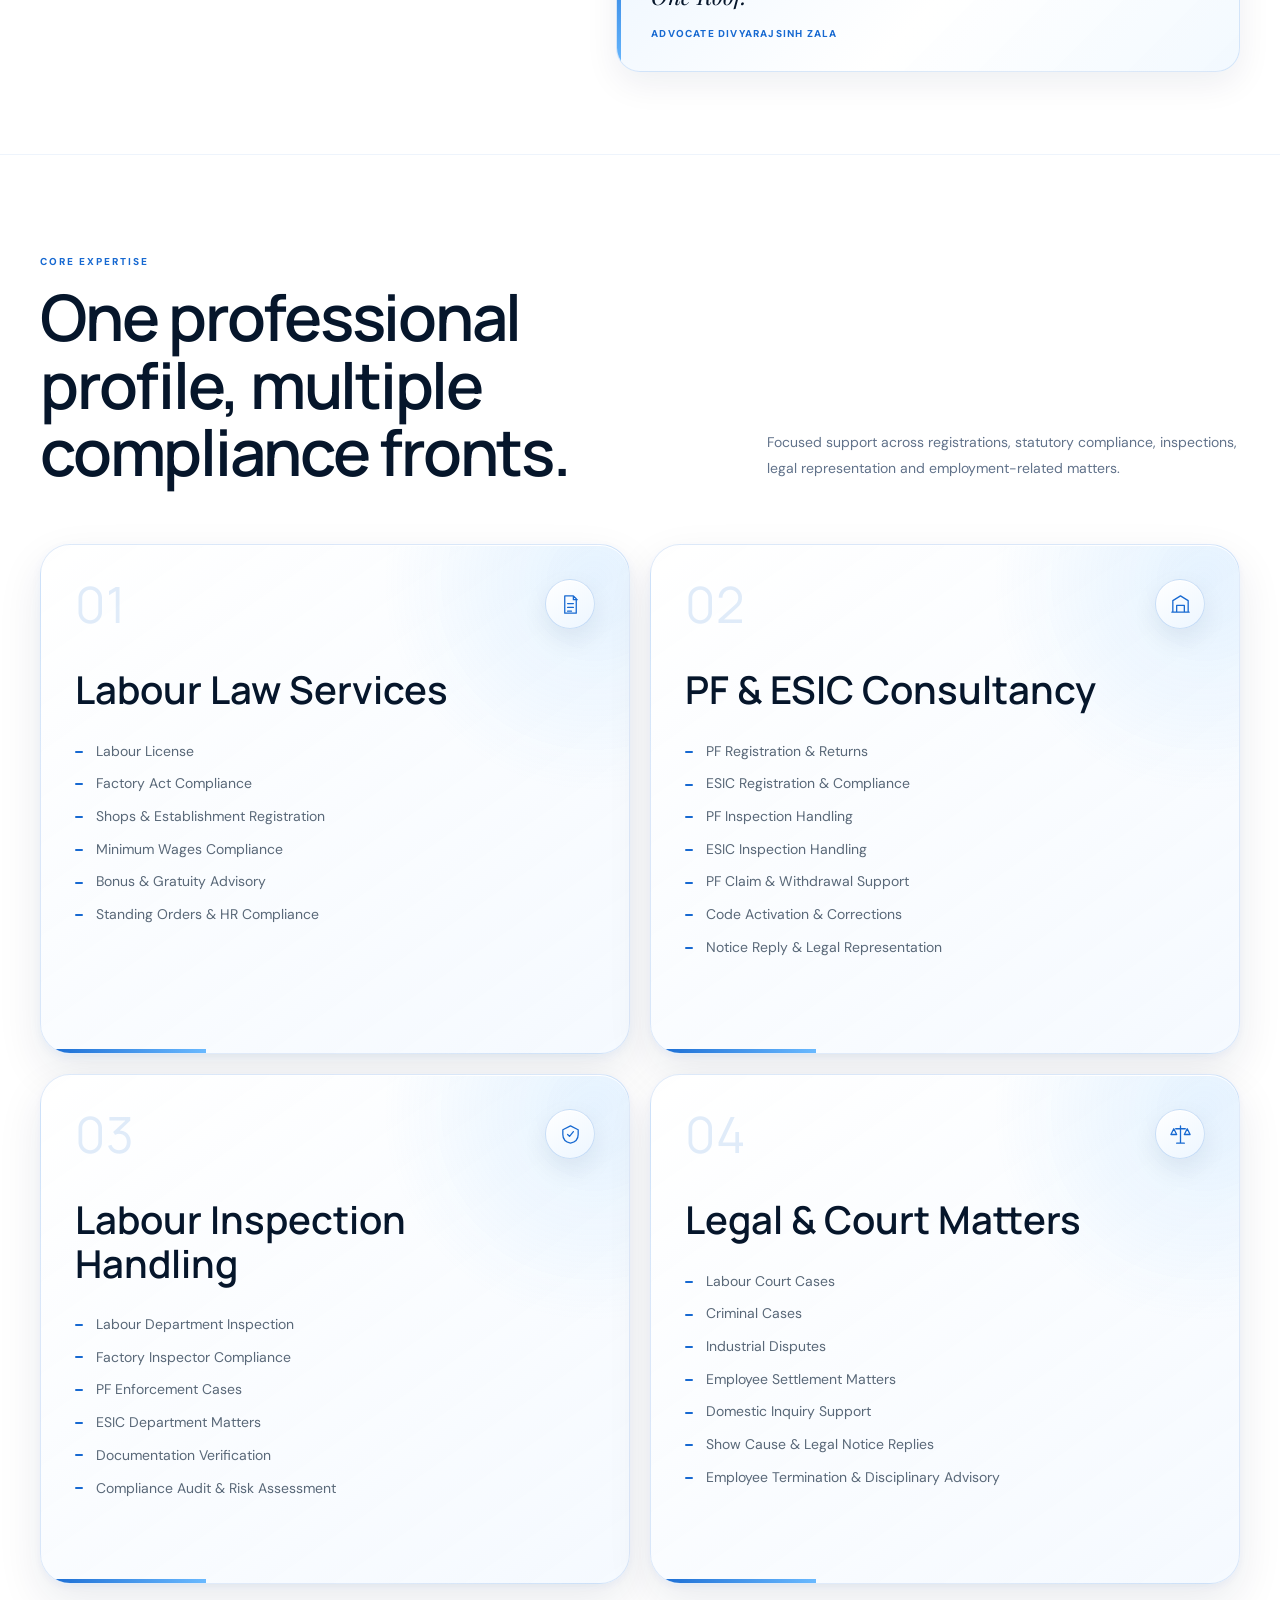
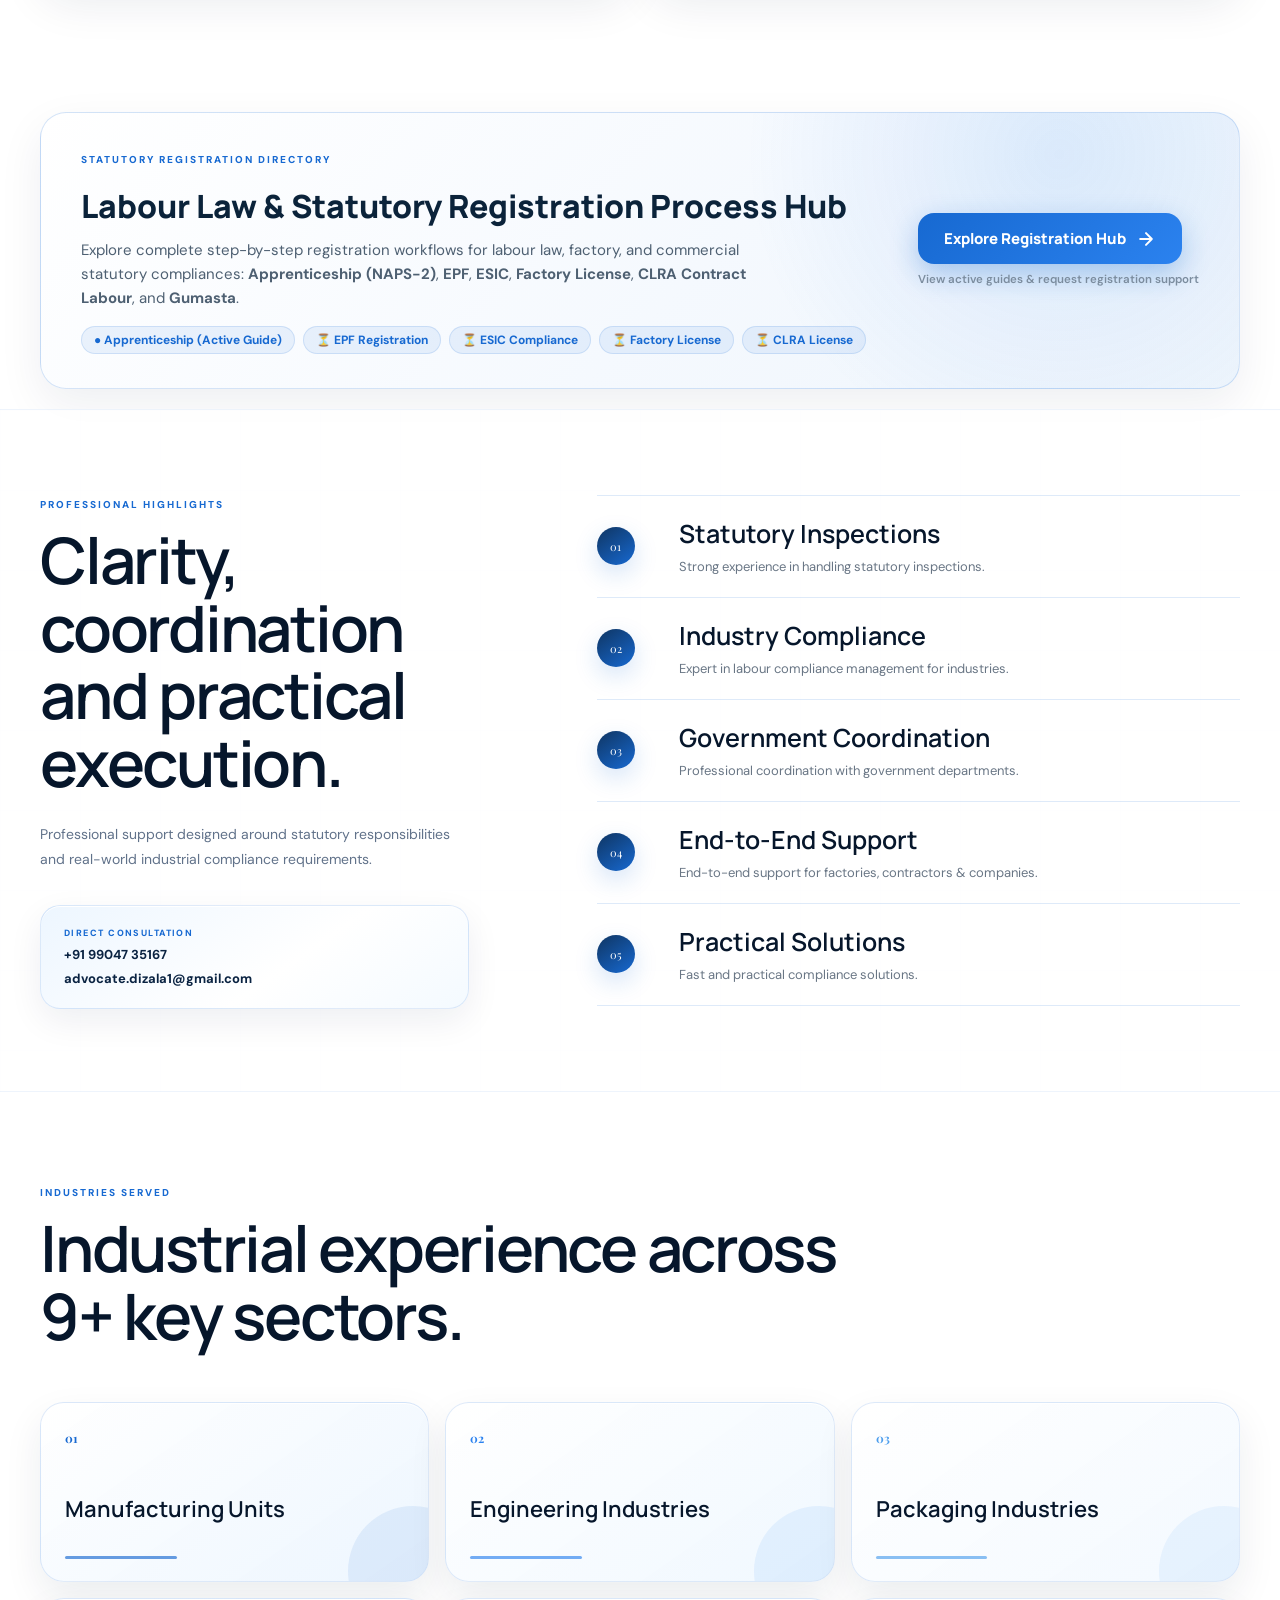
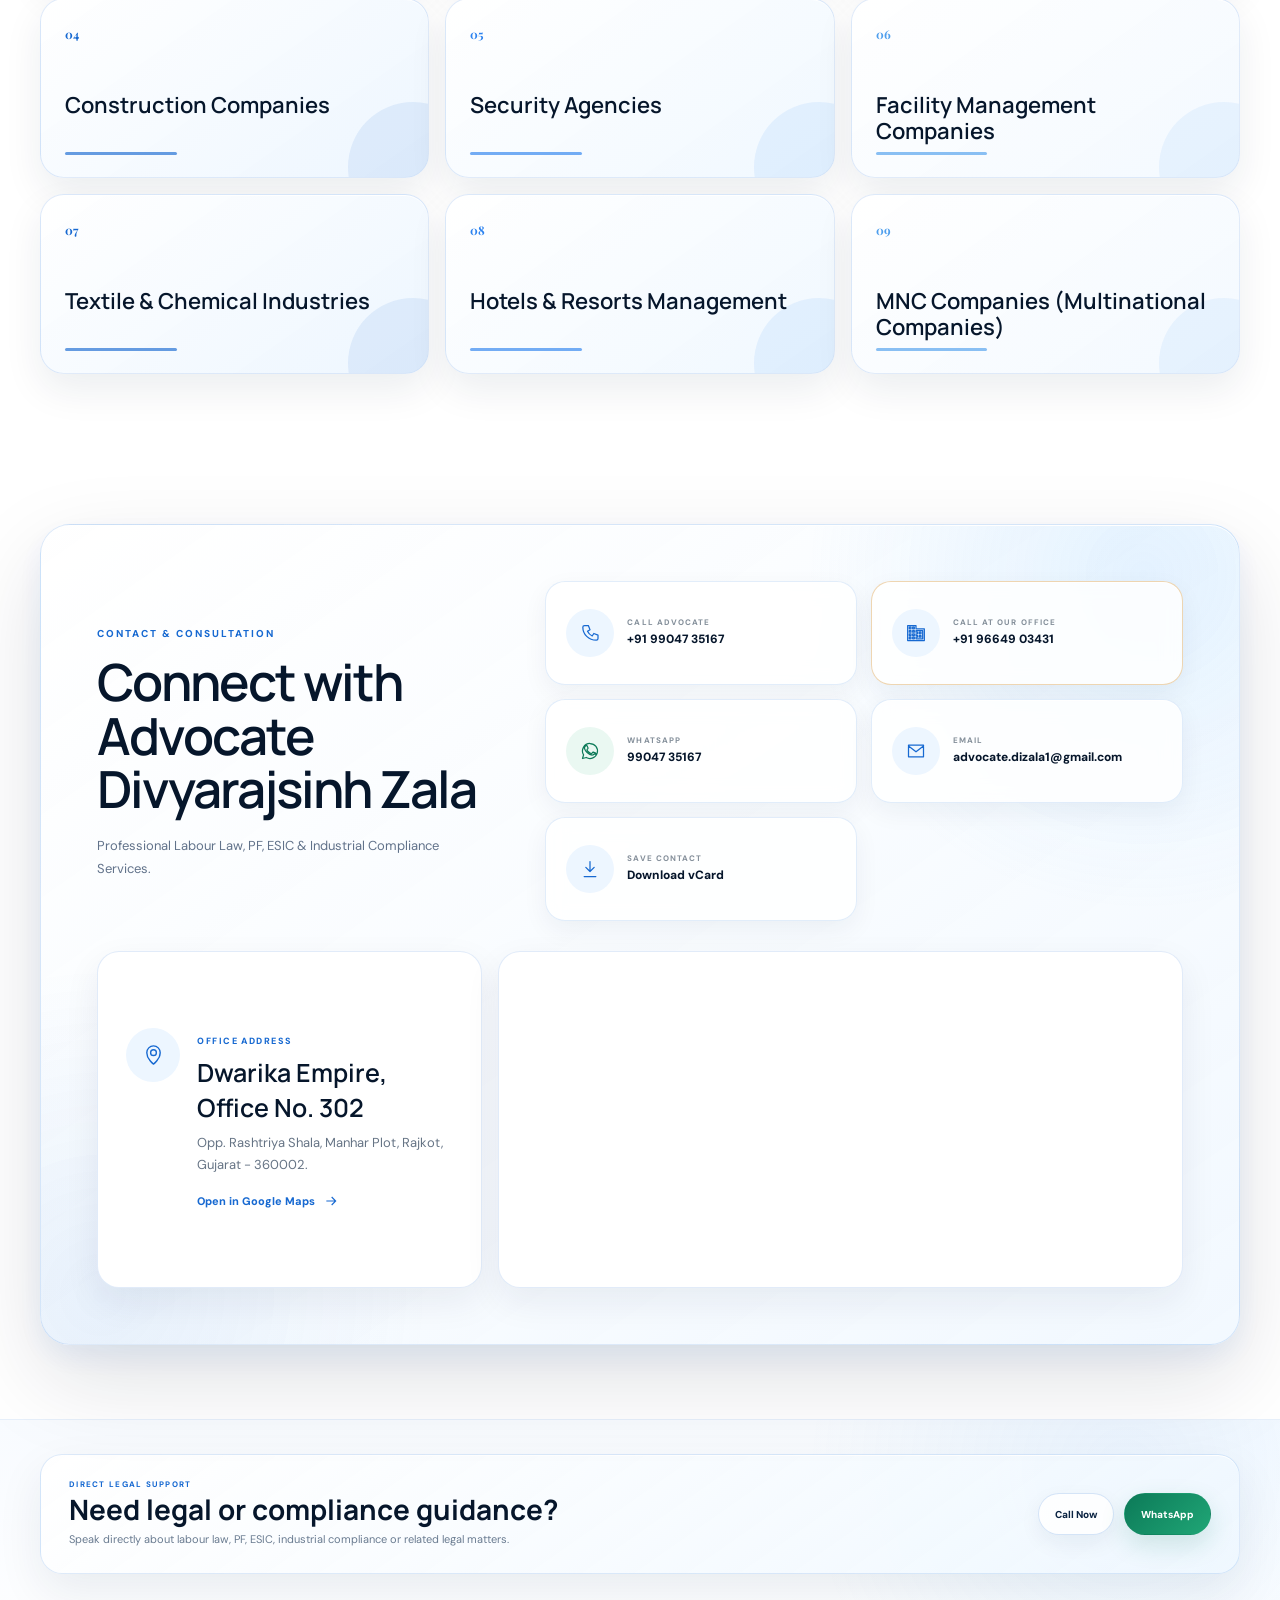
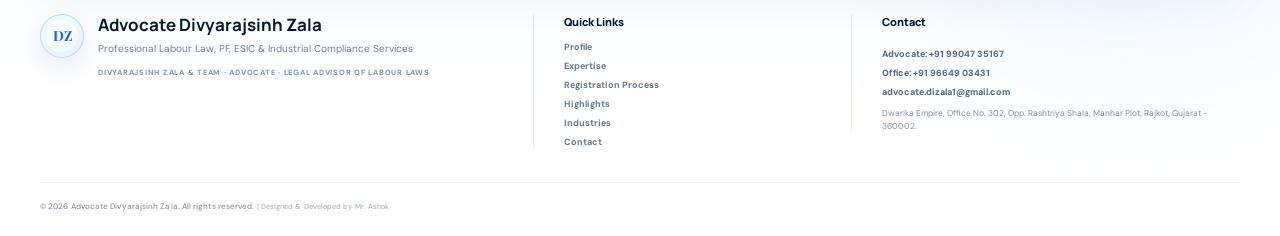
==== commit 38f0845c: "minimum wage alert" ====
--- a/index.html
+++ b/index.html
@@ -370,6 +370,9 @@
           <svg viewBox="0 0 24 24" width="15" height="15" fill="currentColor" aria-hidden="true"><path d="M19 3H5c-1.1 0-2 .9-2 2v14c0 1.1.9 2 2 2h14c1.1 0 2-.9 2-2V5c0-1.1-.9-2-2-2zm-5 14H7v-2h7v2zm3-4H7v-2h10v2zm0-4H7V7h10v2z"/></svg>
           Registration Process
         </a>
+        <a href="minimum-wage-gujarat.html" class="nav-wage-btn" title="Gujarat Minimum Wage Revision Circular">
+          <span>📢 Minimum Wage</span>
+        </a>
         <a href="#highlights">Highlights</a>
         <a href="#industries">Industries</a>
         <a href="#contact">Contact</a>
@@ -875,6 +878,19 @@
     </div>
   </footer>
 
+  <!-- Floating Statutory Alert Button (Gujarat Minimum Wage Update) -->
+  <a class="floating-wage-alert" href="minimum-wage-gujarat.html" title="Gujarat Minimum Wage Update (Factory Act Revision) - Click to view complete rates">
+    <div class="alert-badge-icon" aria-hidden="true">
+      <span class="alert-badge-pulse-dot"></span>
+      <svg viewBox="0 0 24 24"><path d="M12 22c1.1 0 2-.9 2-2h-4c0 1.1.9 2 2 2zm6-6v-5c0-3.07-1.63-5.64-4.5-6.32V4c0-.83-.67-1.5-1.5-1.5s-1.5.67-1.5 1.5v.68C7.64 5.36 6 7.92 6 11v5l-2 2v1h16v-1l-2-2zm-2 1H8v-6c0-2.48 1.51-4.5 4-4.5s4 2.02 4 4.5v6z"/></svg>
+    </div>
+    <div class="alert-badge-content">
+      <small>📢 Statutory Alert</small>
+      <strong>Gujarat Minimum Wage</strong>
+    </div>
+    <span class="alert-badge-arrow" aria-hidden="true">&rarr;</span>
+  </a>
+
   <div class="floating-stack" aria-label="Quick contact">
     <a class="float-button float-whatsapp" href="https://wa.me/919904735167" target="_blank" rel="noopener" aria-label="Chat with Advocate DIVYARAJSINH ZALA on WhatsApp">
       <svg viewBox="0 0 24 24" aria-hidden="true"><path d="M12 3a9 9 0 0 0-7.7 13.7L3 21l4.5-1.2A9 9 0 1 0 12 3Zm4.8 12.6c-.2.6-1.2 1.1-1.7 1.2-.5.1-1.1.2-3.5-.8-2.9-1.2-4.8-4.2-5-4.5-.1-.2-1.2-1.6-1.2-3 0-1.5.8-2.2 1.1-2.5.3-.3.6-.4.9-.4h.6c.2 0 .5 0 .7.5.2.6.8 2 .9 2.1.1.2.1.4 0 .6-.1.2-.2.4-.4.6l-.6.7c-.2.2-.4.4-.2.8.2.4.9 1.5 2 2.4 1.4 1.2 2.5 1.6 2.9 1.8.4.2.6.2.8-.1.2-.3.9-1.1 1.1-1.5.2-.4.5-.3.8-.2l2 .9c.4.2.7.3.8.5.1.2.1.6 0 .9Z"/></svg>
--- a/style.css
+++ b/style.css
@@ -3222,4 +3222,198 @@
   }
 }
 
-
+/* =========================================================
+   HEADER NAV MINIMUM WAGE BUTTON
+   ========================================================= */
+.main-nav .nav-wage-btn {
+  display: inline-flex;
+  align-items: center;
+  gap: 6px;
+  padding: 8px 14px;
+  border-radius: 999px;
+  background: linear-gradient(135deg, #0b2545, #153e6f);
+  border: 1px solid rgba(245, 158, 11, 0.45);
+  color: #ffffff !important;
+  font-family: var(--display);
+  font-size: 13.5px;
+  font-weight: 800;
+  letter-spacing: .01em;
+  box-shadow: 0 4px 12px rgba(11, 37, 69, 0.18);
+  transition: all .24s cubic-bezier(.2,.8,.2,1);
+}
+
+.main-nav .nav-wage-btn:hover {
+  background: linear-gradient(135deg, #07192d, #0b2545);
+  border-color: #f59e0b;
+  box-shadow: 0 6px 18px rgba(245, 158, 11, 0.28);
+  transform: translateY(-1.5px);
+  color: #fef08a !important;
+}
+
+@media (max-width: 900px) {
+  .main-nav .nav-wage-btn {
+    font-size: 16px !important;
+    padding: 12px 20px !important;
+    justify-content: center;
+    border-radius: 16px !important;
+    margin: 4px 0;
+  }
+}
+
+/* =========================================================
+   FLOATING STATUTORY ALERT BUTTON (GUJARAT MINIMUM WAGE)
+   ========================================================= */
+.floating-wage-alert {
+  position: fixed;
+  left: 20px;
+  bottom: 20px;
+  z-index: 88;
+  display: flex;
+  align-items: center;
+  gap: 12px;
+  padding: 10px 16px 10px 12px;
+  border-radius: 999px;
+  background: linear-gradient(135deg, #07192d 0%, #0b2545 100%);
+  border: 1.5px solid rgba(245, 158, 11, 0.7);
+  box-shadow: 0 8px 26px rgba(11, 37, 69, 0.35), 0 0 16px rgba(245, 158, 11, 0.25);
+  color: #ffffff !important;
+  text-decoration: none;
+  cursor: pointer;
+  transition: all 0.26s cubic-bezier(0.2, 0.8, 0.2, 1);
+  animation: floatAlertPulse 3.5s infinite ease-in-out;
+}
+
+@keyframes floatAlertPulse {
+  0%, 100% {
+    transform: translateY(0);
+    box-shadow: 0 8px 26px rgba(11, 37, 69, 0.35), 0 0 16px rgba(245, 158, 11, 0.25);
+  }
+  50% {
+    transform: translateY(-4px);
+    box-shadow: 0 12px 32px rgba(11, 37, 69, 0.45), 0 0 24px rgba(245, 158, 11, 0.4);
+  }
+}
+
+.floating-wage-alert:hover {
+  transform: translateY(-3px) scale(1.02);
+  background: linear-gradient(135deg, #0b2545 0%, #153e6f 100%);
+  border-color: #f59e0b;
+  box-shadow: 0 14px 36px rgba(11, 37, 69, 0.5), 0 0 28px rgba(245, 158, 11, 0.45);
+}
+
+.alert-badge-icon {
+  width: 38px;
+  height: 38px;
+  border-radius: 50%;
+  background: linear-gradient(135deg, #f59e0b, #d97706);
+  color: #07192d;
+  display: grid;
+  place-items: center;
+  flex-shrink: 0;
+  position: relative;
+  box-shadow: 0 2px 8px rgba(245, 158, 11, 0.4);
+}
+
+.alert-badge-icon svg {
+  width: 20px;
+  height: 20px;
+  fill: currentColor;
+  animation: bellRing 2.5s infinite ease-in-out;
+}
+
+@keyframes bellRing {
+  0%, 100% { transform: rotate(0); }
+  10%, 30% { transform: rotate(14deg); }
+  20%, 40% { transform: rotate(-14deg); }
+  50% { transform: rotate(0); }
+}
+
+.alert-badge-pulse-dot {
+  position: absolute;
+  top: -2px;
+  right: -2px;
+  width: 11px;
+  height: 11px;
+  border-radius: 50%;
+  background: #ef4444;
+  border: 2px solid #07192d;
+  animation: pulseDotAlert 1.5s infinite;
+}
+
+@keyframes pulseDotAlert {
+  0% { transform: scale(0.95); box-shadow: 0 0 0 0 rgba(239, 68, 68, 0.7); }
+  70% { transform: scale(1.1); box-shadow: 0 0 0 6px rgba(239, 68, 68, 0); }
+  100% { transform: scale(0.95); box-shadow: 0 0 0 0 rgba(239, 68, 68, 0); }
+}
+
+.alert-badge-content {
+  display: flex;
+  flex-direction: column;
+  line-height: 1.25;
+}
+
+.alert-badge-content small {
+  font-family: var(--display);
+  font-size: 10px;
+  font-weight: 800;
+  text-transform: uppercase;
+  letter-spacing: .08em;
+  color: #f59e0b;
+}
+
+.alert-badge-content strong {
+  font-family: var(--display);
+  font-size: 13.5px;
+  font-weight: 800;
+  color: #ffffff;
+  letter-spacing: .01em;
+}
+
+.alert-badge-arrow {
+  display: grid;
+  place-items: center;
+  width: 24px;
+  height: 24px;
+  border-radius: 50%;
+  background: rgba(255, 255, 255, 0.12);
+  color: #dfc185;
+  font-size: 13px;
+  font-weight: 800;
+  margin-left: 2px;
+  transition: transform 0.2s ease;
+}
+
+.floating-wage-alert:hover .alert-badge-arrow {
+  transform: translateX(3px);
+  background: #f59e0b;
+  color: #07192d;
+}
+
+@media (max-width: 680px) {
+  .floating-wage-alert {
+    left: 10px;
+    bottom: 12px;
+    padding: 7px 11px 7px 7px;
+    gap: 7px;
+    max-width: calc(100vw - 85px);
+  }
+  .alert-badge-icon {
+    width: 32px;
+    height: 32px;
+  }
+  .alert-badge-icon svg {
+    width: 16px;
+    height: 16px;
+  }
+  .alert-badge-content small {
+    font-size: 9px;
+  }
+  .alert-badge-content strong {
+    font-size: 11.5px;
+  }
+  .alert-badge-arrow {
+    display: none;
+  }
+}
+
+
